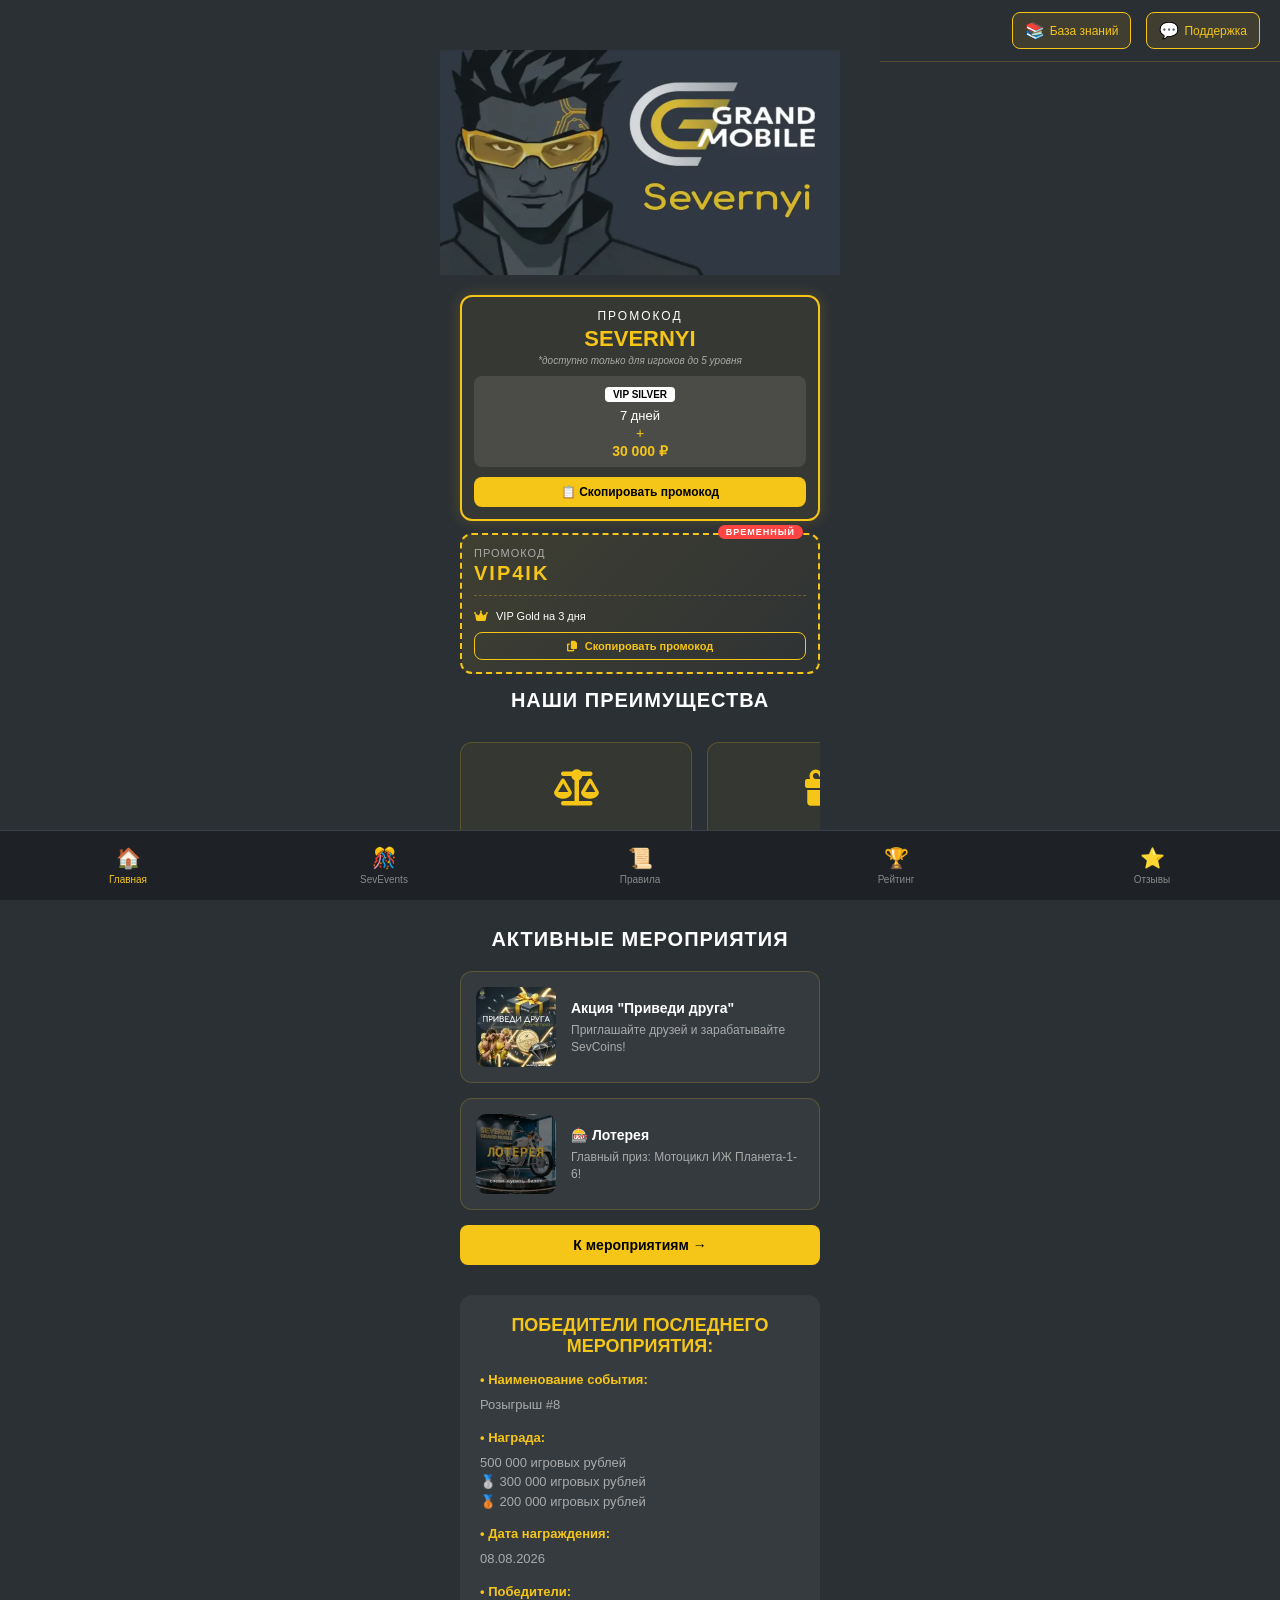
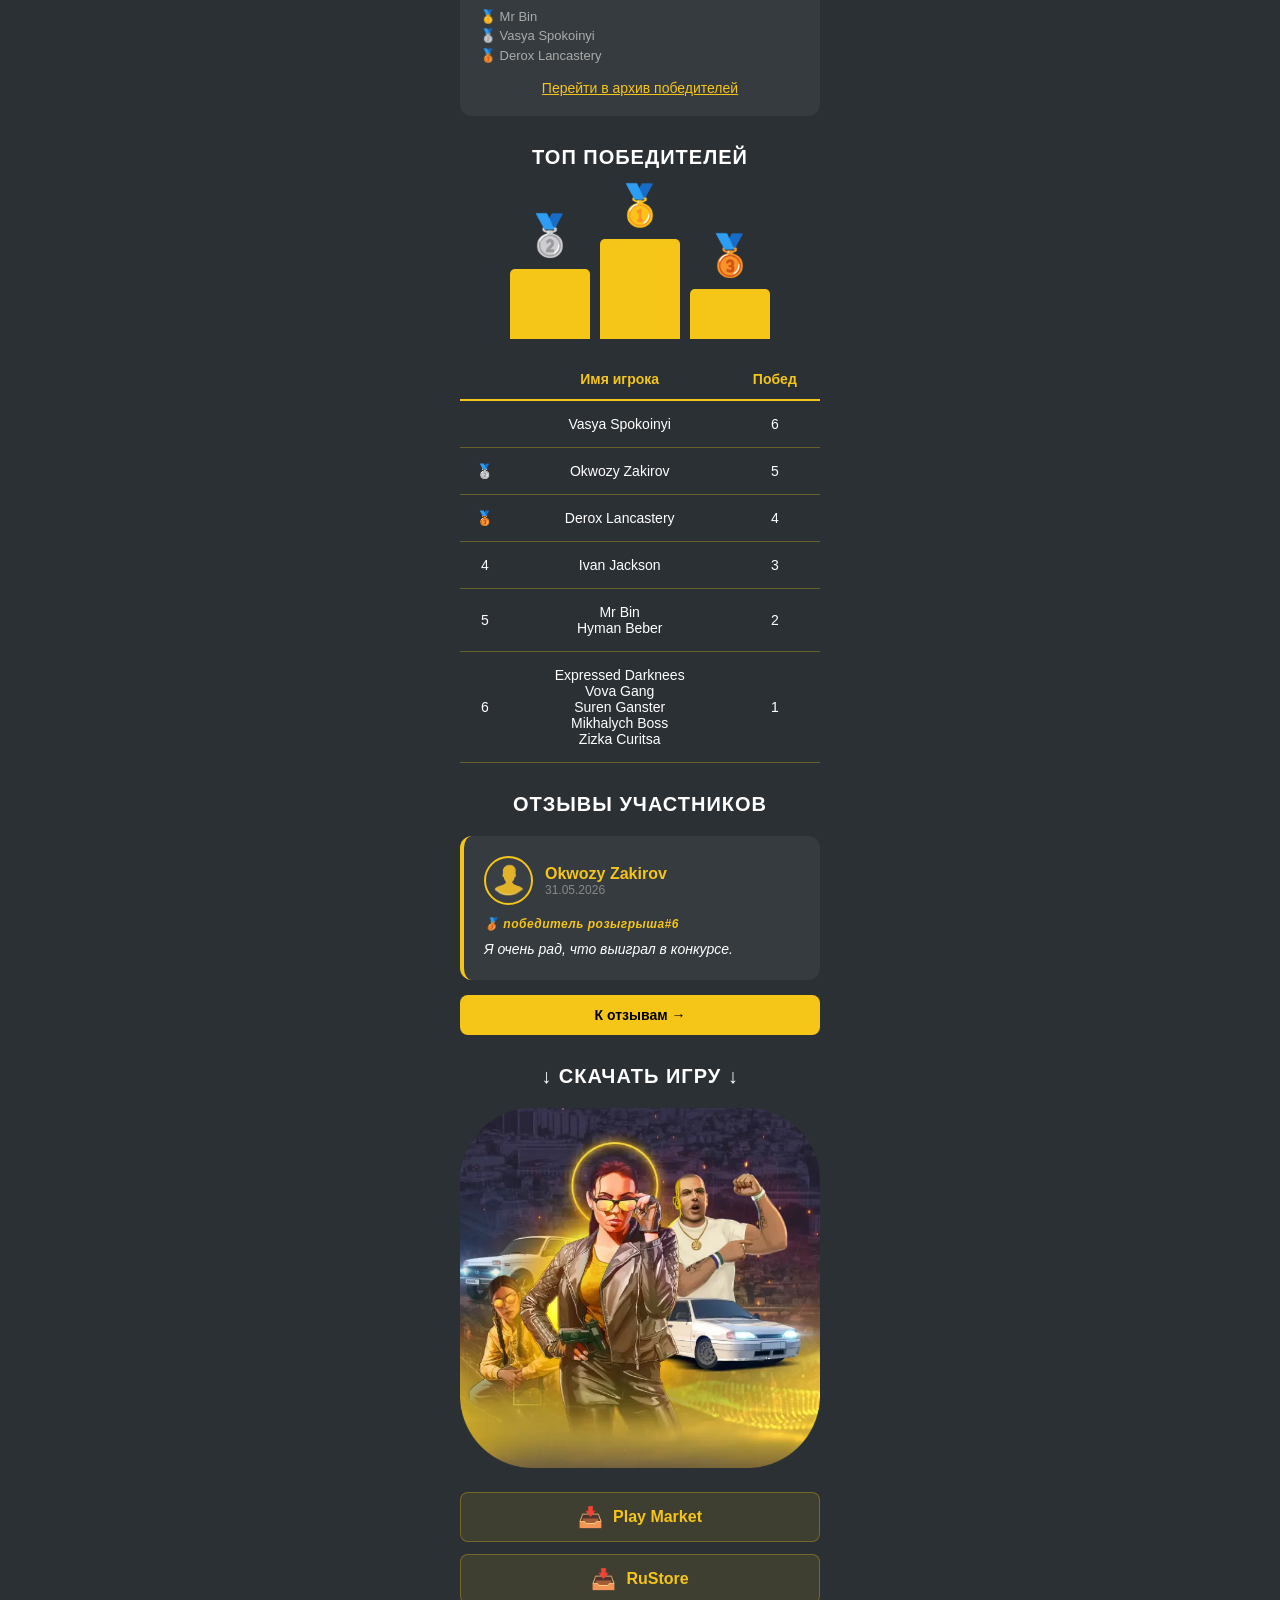
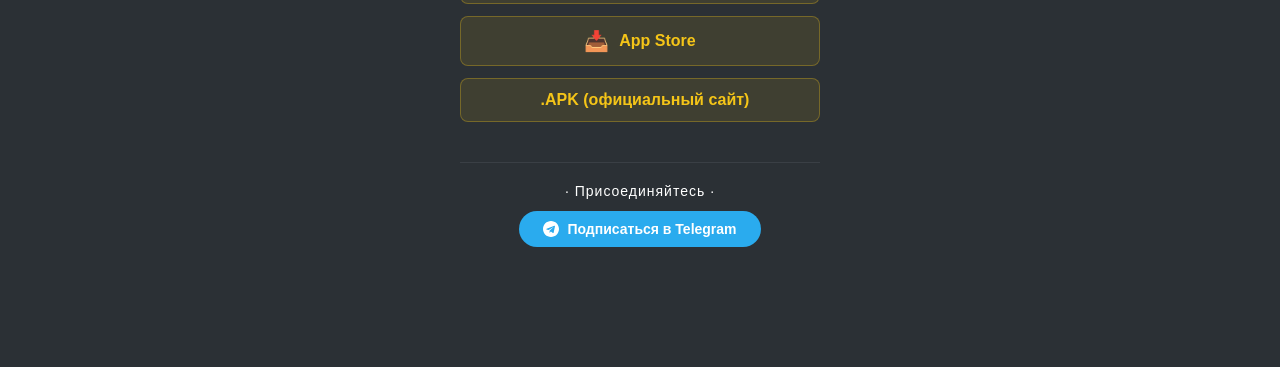
==== index.html @ 0105af60 "Update index.html" ====
<!DOCTYPE html>
<html lang="ru">
<head>
    <meta charset="UTF-8">
    <meta name="viewport" content="width=device-width, initial-scale=1.0, maximum-scale=1.0, user-scalable=no">
    <title>Severnyi | Grand Mobile</title>
    <script src="https://telegram.org/js/telegram-web-app.js"></script>
    <link rel="stylesheet" href="https://cdnjs.cloudflare.com/ajax/libs/font-awesome/6.4.0/css/all.min.css">
    <style>
        body {
            background-color: #2b3035;
            color: #ffffff;
            font-family: -apple-system, BlinkMacSystemFont, "Segoe UI", Roboto, Helvetica, Arial, sans-serif;
            margin: 0;
            padding: 0;
            padding-bottom: 80px;
            display: flex;
            flex-direction: column;
            align-items: center;
            min-height: 100vh;
        }

        .page {
            display: none;
            width: 100%;
            max-width: 400px;
            padding: 0;
            box-sizing: border-box;
            animation: fadeIn 0.3s ease;
        }

        .page.active { display: block; }

        @keyframes fadeIn {
            from { opacity: 0; transform: translateY(10px); }
            to { opacity: 1; transform: translateY(0); }
        }

        .top-actions {
            position: fixed;
            top: 0;
            right: 0;
            gap: 15px;
            padding: 12px 20px;
            width: 100%;
            max-width: 400px;
            box-sizing: border-box;
            z-index: 1001;
            background-color: rgba(43, 48, 53, 0.95);
            backdrop-filter: blur(8px);
            border-bottom: 1px solid rgba(245, 197, 24, 0.2);
            display: flex;
            justify-content: flex-end;
        }

        .top-btn {
            background: rgba(245, 197, 24, 0.1);
            border: 1px solid #f5c518;
            border-radius: 8px;
            padding: 8px 12px;
            color: #f5c518;
            font-size: 12px;
            cursor: pointer;
            display: flex;
            align-items: center;
            gap: 5px;
        }
        .top-btn:active { background: rgba(245, 197, 24, 0.2); }
        .top-btn .icon { font-size: 16px; }

        .page-banner { width: 100%; height: auto; display: block; margin-top: 50px; margin-bottom: 20px; }
        .page-banner img { width: 100%; height: auto; display: block; }
        
        .page-content { padding: 0 20px 20px; }

        .promo-section { margin-bottom: 15px; }
        .promo-card {
            border: 2px solid #f5c518;
            border-radius: 12px;
            padding: 12px;
            text-align: center;
            background-color: rgba(245, 197, 24, 0.05);
            box-shadow: 0 0 15px rgba(245, 197, 24, 0.2);
            margin-bottom: 12px;
        }
        .promo-title { font-size: 12px; letter-spacing: 2px; margin-bottom: 3px; color: #ffffff; }
        .promo-code { color: #f5c518; font-size: 22px; font-weight: bold; margin: 3px 0; }
        .promo-condition { font-size: 10px; color: #aaaaaa; font-style: italic; margin-bottom: 10px; }
        .reward-box { background-color: rgba(255, 255, 255, 0.1); border-radius: 8px; padding: 8px; }
        .reward-vip { background-color: #ffffff; color: #000000; padding: 2px 8px; border-radius: 4px; font-weight: bold; font-size: 10px; display: inline-block; margin-bottom: 4px; }
        .reward-text { font-size: 13px; margin: 2px 0; color: #ffffff; }
        .reward-plus { color: #f5c518; font-size: 14px; margin: 2px 0; }
        .reward-money { color: #f5c518; font-size: 14px; font-weight: bold; }
        .copy-btn {
            background-color: #f5c518; color: #000000; border: none; padding: 8px 16px;
            border-radius: 8px; font-size: 12px; font-weight: bold; cursor: pointer; margin-top: 10px; width: 100%;
        }
        .copy-btn:active { background-color: #d4a910; }

        .temp-promo-card {
            border: 2px dashed #f5c518; border-radius: 12px; padding: 12px;
            background: linear-gradient(135deg, rgba(245, 197, 24, 0.1) 0%, rgba(245, 197, 24, 0.02) 100%);
            position: relative; margin-bottom: 15px;
        }
        .temp-promo-badge {
            position: absolute; top: -10px; right: 15px; background-color: #ff4444; color: white;
            padding: 2px 8px; border-radius: 10px; font-size: 9px; font-weight: bold; letter-spacing: 1px;
        }
        .temp-promo-title { font-size: 11px; letter-spacing: 1px; color: #aaaaaa; margin-bottom: 3px; }
        .temp-promo-code { color: #f5c518; font-size: 20px; font-weight: bold; margin: 3px 0; letter-spacing: 2px; }
        .temp-promo-rewards { margin-top: 10px; padding-top: 10px; border-top: 1px dashed rgba(245, 197, 24, 0.3); }
        .temp-reward-item { font-size: 11px; color: #ffffff; margin: 4px 0; display: flex; align-items: center; gap: 8px; }
        .temp-reward-item i { color: #f5c518; font-size: 12px; width: 14px; }
        .temp-copy-btn {
            background-color: transparent; color: #f5c518; border: 1px solid #f5c518; padding: 7px 16px;
            border-radius: 8px; font-size: 11px; font-weight: bold; cursor: pointer; margin-top: 10px; width: 100%;
            display: flex; align-items: center; justify-content: center; gap: 8px;
        }
        .temp-copy-btn:active { background-color: rgba(245, 197, 24, 0.1); }

        .advantages-section { margin-bottom: 30px; }
        .section-header { font-size: 20px; font-weight: bold; text-align: center; margin-bottom: 20px; color: #ffffff; letter-spacing: 1px; }
        .advantages-carousel {
            display: flex; overflow-x: auto; scroll-snap-type: x mandatory; gap: 15px; padding: 10px 0; -webkit-overflow-scrolling: touch;
        }
        .advantages-carousel::-webkit-scrollbar { display: none; }
        .advantage-card {
            flex: 0 0 200px; scroll-snap-align: center; background-color: rgba(245, 197, 24, 0.05);
            border: 1px solid rgba(245, 197, 24, 0.2); border-radius: 12px; padding: 20px 15px; text-align: center;
        }
        .advantage-icon { margin: 0 auto 15px; color: #f5c518; font-size: 36px; display: flex; align-items: center; justify-content: center; height: 50px; }
        .advantage-icon i { font-size: 36px; }
        .advantage-text { font-size: 14px; color: #ffffff; line-height: 1.4; }

        .events-preview, .events-full { margin-bottom: 30px; }
        .category-header {
            font-size: 16px; font-weight: bold; color: #f5c518; margin: 25px 0 15px 0;
            padding-bottom: 8px; border-bottom: 1px solid rgba(245, 197, 24, 0.3);
            display: flex; align-items: center; gap: 8px;
        }
        .event-card-preview, .event-card {
            display: flex; align-items: center; background-color: rgba(255, 255, 255, 0.05);
            border-radius: 12px; padding: 15px; margin-bottom: 15px; border: 1px solid rgba(245, 197, 24, 0.2);
        }
        .event-image-preview { width: 80px; height: 80px; border-radius: 10px; object-fit: cover; margin-right: 15px; flex-shrink: 0; }
        .event-image { width: 100px; height: 100px; border-radius: 10px; object-fit: cover; margin-right: 15px; flex-shrink: 0; }
        .event-content-preview, .event-content { flex: 1; display: flex; flex-direction: column; justify-content: space-between; }
        .event-title-preview, .event-title { font-size: 14px; font-weight: bold; color: #ffffff; margin: 0 0 5px 0; line-height: 1.3; }
        .event-description-preview, .event-description { font-size: 12px; color: #aaaaaa; margin: 0; line-height: 1.4; }
        .event-btn {
            background-color: #f5c518; color: #000000; border: none; padding: 8px 16px; border-radius: 8px;
            font-size: 13px; font-weight: bold; cursor: pointer; align-self: flex-start; margin-top: 10px;
        }
        .event-btn:active { background-color: #d4a910; }
        .view-all-btn {
            display: block; text-align: center; background-color: #f5c518; color: #000000; padding: 12px 20px;
            border-radius: 8px; font-size: 14px; font-weight: bold; cursor: pointer; text-decoration: none; margin-top: 15px; width: 100%; border: none;
        }
        .view-all-btn:active { background-color: #d4a910; }

        .back-btn {
            background-color: rgba(255, 255, 255, 0.1); color: #ffffff; border: 1px solid rgba(255, 255, 255, 0.2);
            padding: 10px 20px; border-radius: 8px; font-size: 14px; cursor: pointer; width: 100%; margin-bottom: 20px;
            display: flex; align-items: center; justify-content: center; gap: 8px;
        }
        .back-btn:active { background-color: rgba(255, 255, 255, 0.2); }

        .archive-card {
            background-color: rgba(255, 255, 255, 0.05);
            border: 1px solid rgba(245, 197, 24, 0.2);
            border-radius: 12px;
            padding: 15px;
            margin-bottom: 15px;
        }
        .archive-card-header {
            display: flex;
            justify-content: space-between;
            align-items: center;
            margin-bottom: 12px;
            padding-bottom: 10px;
            border-bottom: 1px solid rgba(245, 197, 24, 0.2);
        }
        .archive-card-date { font-size: 12px; color: #aaaaaa; }
        .archive-card-title { font-size: 14px; font-weight: bold; color: #f5c518; }
        .archive-winners-list { display: flex; flex-direction: column; gap: 8px; }
        .archive-winner {
            display: flex; justify-content: space-between; align-items: center;
            padding: 8px; background-color: rgba(255, 255, 255, 0.03); border-radius: 6px;
        }
        .archive-winner-place { font-size: 16px; margin-right: 10px; }
        .archive-winner-name { flex: 1; font-size: 13px; color: #ffffff; }
        .archive-winner-prize { font-size: 12px; color: #f5c518; font-weight: bold; white-space: nowrap; margin-left: 10px; }
        .archive-winner.place-1 .archive-winner-prize { color: #FFD700; }
        .archive-winner.place-2 .archive-winner-prize { color: #C0C0C0; }
        .archive-winner.place-3 .archive-winner-prize { color: #CD7F32; }

        .last-winners { background-color: rgba(255, 255, 255, 0.05); border-radius: 12px; padding: 20px; margin-bottom: 30px; }
        .last-winners-header { font-size: 18px; font-weight: bold; text-align: center; margin-bottom: 15px; color: #f5c518; }
        .winner-info { margin-bottom: 15px; }
        .winner-info-title { font-size: 13px; color: #f5c518; margin-bottom: 8px; font-weight: bold; }
        .winner-info-text { font-size: 13px; color: #aaaaaa; line-height: 1.5; }
        .archive-link { display: block; text-align: center; color: #f5c518; text-decoration: underline; font-size: 14px; margin-top: 15px; cursor: pointer; }

        .top-winners { margin-bottom: 30px; }
        .podium { display: flex; justify-content: center; align-items: flex-end; height: 150px; margin-bottom: 20px; gap: 10px; }
        .podium-place { display: flex; flex-direction: column; align-items: center; }
        .podium-medal { font-size: 40px; margin-bottom: 10px; }
        .podium-block { width: 80px; background-color: #f5c518; border-radius: 5px 5px 0 0; }
        .podium-1 .podium-block { height: 100px; }
        .podium-2 .podium-block { height: 70px; }
        .podium-3 .podium-block { height: 50px; }
        .rating-table { width: 100%; border-collapse: collapse; margin-bottom: 20px; }
        .rating-table th { color: #f5c518; font-size: 14px; padding: 12px 8px; text-align: center; border-bottom: 2px solid #f5c518; font-weight: 600; }
        .rating-table td { color: #ffffff; font-size: 14px; padding: 15px 8px; text-align: center; border-bottom: 1px solid rgba(245, 197, 24, 0.3); }

        .reviews-preview, .reviews-full { margin-bottom: 30px; }
        .review-card, .review-card-preview {
            background-color: rgba(255, 255, 255, 0.05); border-radius: 12px; padding: 20px;
            margin-bottom: 15px; border-left: 4px solid #f5c518;
        }
        .review-header { display: flex; align-items: center; gap: 12px; margin-bottom: 10px; }
        .review-avatar {
            width: 45px; height: 45px; border-radius: 50%; object-fit: cover;
            border: 2px solid #f5c518; background-color: #3a3f45;
        }
        .review-author-info { display: flex; flex-direction: column; }
        .review-author, .review-author-preview { font-size: 16px; font-weight: bold; color: #f5c518; }
        .review-date, .review-date-preview { font-size: 12px; color: #888; }
        
        .winner-badge {
            color: #f5c518;
            font-size: 12px;
            font-weight: bold;
            display: block;
            margin-bottom: 6px;
            letter-spacing: 0.5px;
        }

        .review-text, .review-text-preview { font-size: 14px; color: #ffffff; line-height: 1.5; font-style: italic; }

        .forum-topic {
            background-color: rgba(255, 255, 255, 0.05); border-radius: 10px; margin-bottom: 12px; overflow: hidden;
            border: 1px solid rgba(245, 197, 24, 0.1);
        }
        .forum-topic-header {
            padding: 15px; cursor: pointer; display: flex; justify-content: space-between; align-items: center;
            font-weight: bold; color: #ffffff; font-size: 15px; transition: background 0.2s;
        }
        .forum-topic-header:active { background-color: rgba(245, 197, 24, 0.1); }
        .forum-topic-header i { color: #f5c518; transition: transform 0.3s; }
        .forum-topic.active .forum-topic-header i { transform: rotate(180deg); }
        .forum-topic-content {
            display: none; padding: 0 15px 15px; color: #cccccc; font-size: 14px; line-height: 1.6;
            border-top: 1px solid rgba(245, 197, 24, 0.2); padding-top: 15px;
        }
        .forum-topic.active .forum-topic-content { display: block; }
        .forum-tag {
            display: inline-block; background: rgba(245, 197, 24, 0.2); color: #f5c518;
            padding: 2px 8px; border-radius: 4px; font-size: 10px; margin-right: 8px; vertical-align: middle;
        }

        .support-section-new {
            background-color: rgba(255, 255, 255, 0.05); border-radius: 12px; padding: 30px 20px; text-align: center; margin-bottom: 30px;
        }
        .support-icon-large { font-size: 48px; color: #f5c518; margin-bottom: 20px; }
        .support-title-new { font-size: 22px; font-weight: bold; margin-bottom: 15px; color: #ffffff; }
        .support-text-new { font-size: 15px; color: #aaaaaa; line-height: 1.8; margin-bottom: 25px; white-space: pre-line; }
        .support-main-btn {
            display: flex; align-items: center; justify-content: center; gap: 10px;
            background-color: #2AABEE; color: white; border: none; padding: 14px 24px;
            border-radius: 12px; font-size: 16px; font-weight: bold; cursor: pointer; width: 100%; text-decoration: none;
        }
        .support-main-btn:active { background-color: #229ED9; }

        .rules-grid { display: grid; grid-template-columns: 1fr 1fr; gap: 20px; margin-bottom: 30px; }
        .rule-card {
            background-color: rgba(245, 197, 24, 0.05); border: 2px solid rgba(245, 197, 24, 0.3);
            border-radius: 12px; padding: 20px 15px; text-align: center; cursor: pointer; transition: all 0.3s;
        }
        .rule-card:active { background-color: rgba(245, 197, 24, 0.1); transform: scale(0.98); }
        .rule-icon { width: 80px; height: 80px; margin: 0 auto 15px; }
        .rule-icon svg { width: 100%; height: 100%; }
        .rule-title { color: #f5c518; font-size: 13px; font-weight: bold; letter-spacing: 1px; }

        .rules-list { background-color: rgba(255, 255, 255, 0.05); border-radius: 12px; padding: 20px; margin-bottom: 20px; }
        .rules-item { margin-bottom: 15px; padding-bottom: 15px; border-bottom: 1px solid rgba(245, 197, 24, 0.2); cursor: pointer; }
        .rules-item:last-child { border-bottom: none; margin-bottom: 0; padding-bottom: 0; }
        .rules-item-title { font-size: 16px; font-weight: bold; color: #f5c518; margin-bottom: 8px; }
        .rules-item-text { font-size: 14px; color: #ffffff; line-height: 1.5; }

        .document-page { padding: 0 20px 40px; }
        .doc-header {
            text-align: center; margin-bottom: 25px; padding-bottom: 15px;
            border-bottom: 2px solid #f5c518;
        }
        .doc-title { font-size: 20px; font-weight: bold; color: #f5c518; margin-bottom: 10px; }
        .doc-section { margin-bottom: 25px; }
        .doc-section-title {
            font-size: 15px; font-weight: bold; color: #ffffff; margin-bottom: 10px;
            text-transform: uppercase; letter-spacing: 0.5px; border-left: 3px solid #f5c518; padding-left: 10px;
        }
        .doc-text {
            font-size: 14px; color: #cccccc; line-height: 1.6; margin-bottom: 10px;
            white-space: pre-line;
        }
        .doc-text strong { color: #ffffff; }

        .download-section { text-align: center; margin-bottom: 30px; }
        .download-title { font-size: 20px; font-weight: bold; margin-bottom: 20px; color: #ffffff; letter-spacing: 1px; }
        .download-image { width: 100%; border-radius: 12px; margin-bottom: 20px; }
        .download-links { display: flex; flex-direction: column; gap: 12px; }
        .download-link {
            display: flex; align-items: center; justify-content: center; gap: 10px;
            background-color: rgba(245, 197, 24, 0.1); border: 1px solid rgba(245, 197, 24, 0.3);
            border-radius: 8px; padding: 12px 20px; color: #f5c518; font-size: 16px; font-weight: bold;
            cursor: pointer; text-decoration: none;
        }
        .download-link:active { background-color: rgba(245, 197, 24, 0.2); }
        .download-link .icon { font-size: 20px; }

        .social-footer { margin-top: 40px; padding: 20px 0; text-align: center; border-top: 1px solid #3a3f45; width: 100%; }
        .social-footer-text { color: #ffffff; font-size: 14px; margin-bottom: 12px; letter-spacing: 1px; }
        .tg-join-btn {
            background-color: #2AABEE; color: white; border: none; padding: 10px 24px; border-radius: 20px;
            font-size: 14px; font-weight: bold; cursor: pointer; display: inline-flex; align-items: center; gap: 8px;
        }
        .tg-join-btn:active { background-color: #229ED9; }
        .tg-join-btn svg { width: 16px; height: 16px; fill: white; }

        .bottom-nav {
            position: fixed; bottom: 0; left: 0; width: 100%; background-color: #1e2226;
            display: flex; justify-content: space-around; padding: 10px 0; border-top: 1px solid #3a3f45;
            box-sizing: border-box; z-index: 1000;
        }
        .nav-btn {
            background: none; border: none; color: #888; font-size: 10px; display: flex;
            flex-direction: column; align-items: center; cursor: pointer; padding: 5px; width: 20%;
        }
        .nav-btn .icon { font-size: 20px; margin-bottom: 4px; }
        .nav-btn.active { color: #f5c518; }
    </style>
</head>
<body>

    <div class="top-actions">
        <button class="top-btn" onclick="showPage('faq', null)">
            <span class="icon">📚</span> База знаний
        </button>
        <button class="top-btn" onclick="showPage('support', null)">
            <span class="icon">💬</span> Поддержка
        </button>
    </div>

    <section id="page-home" class="page active">
        <div class="page-banner">
            <img src="https://bayanistic.github.io/severnyi-gm-data/images/banner-home.webp" alt="Баннер">
        </div>
        <div class="page-content">
            <div class="promo-section">
                <div class="promo-card">
                    <div class="promo-title">ПРОМОКОД</div>
                    <div class="promo-code">SEVERNYI</div>
                    <div class="promo-condition">*доступно только для игроков до 5 уровня</div>
                    <div class="reward-box">
                        <div class="reward-vip">VIP SILVER</div>
                        <div class="reward-text">7 дней</div>
                        <div class="reward-plus">+</div>
                        <div class="reward-money">30 000 ₽</div>
                    </div>
                    <button class="copy-btn" onclick="copyPromo('SEVERNYI')">📋 Скопировать промокод</button>
                </div>
                <div class="temp-promo-card">
                    <div class="temp-promo-badge">ВРЕМЕННЫЙ</div>
                    <div class="temp-promo-title">ПРОМОКОД</div>
                    <div class="temp-promo-code">VIP4IK</div>
                    <div class="temp-promo-rewards">
                        <div class="temp-reward-item">
                            <i class="fas fa-crown"></i><span>VIP Gold на 3 дня</span>
                        </div>
                    </div>
                    <button class="temp-copy-btn" onclick="copyPromo('VIP4IK')"><i class="fas fa-copy"></i> Скопировать промокод</button>
                </div>
            </div>

            <div class="advantages-section">
                <div class="section-header">НАШИ ПРЕИМУЩЕСТВА</div>
                <div class="advantages-carousel">
                    <div class="advantage-card"><div class="advantage-icon"><i class="fas fa-balance-scale"></i></div><div class="advantage-text">Равные шансы на победу</div></div>
                    <div class="advantage-card"><div class="advantage-icon"><i class="fas fa-gift"></i></div><div class="advantage-text">Бесплатный доступ</div></div>
                    <div class="advantage-card"><div class="advantage-icon"><i class="fas fa-laptop-code"></i></div><div class="advantage-text">Простой интерфейс</div></div>
                    <div class="advantage-card"><div class="advantage-icon"><i class="fas fa-calendar-alt"></i></div><div class="advantage-text">Регулярные конкурсы</div></div>
                    <div class="advantage-card"><div class="advantage-icon"><i class="fas fa-layer-group"></i></div><div class="advantage-text">Широкий спектр направлений</div></div>
                    <div class="advantage-card"><div class="advantage-icon"><i class="fas fa-trophy"></i></div><div class="advantage-text">Настоящие призы</div></div>
                    <div class="advantage-card"><div class="advantage-icon"><i class="fas fa-chart-bar"></i></div><div class="advantage-text">Прозрачная статистика</div></div>
                    <div class="advantage-card"><div class="advantage-icon"><i class="fas fa-headset"></i></div><div class="advantage-text">Эффективная техподдержка</div></div>
                    <div class="advantage-card"><div class="advantage-icon"><i class="fas fa-star"></i></div><div class="advantage-text">Подлинные отзывы</div></div>
                    <div class="advantage-card"><div class="advantage-icon"><i class="fas fa-check-circle"></i></div><div class="advantage-text">Справедливые условия победы</div></div>
                </div>
            </div>

            <div class="events-preview">
                <div class="section-header">АКТИВНЫЕ МЕРОПРИЯТИЯ</div>
                <div class="event-card-preview">
                    <img src="https://bayanistic.github.io/severnyi-gm-data/images/event-friend-small.webp" class="event-image-preview">
                    <div class="event-content-preview">
                        <div class="event-title-preview">Акция "Приведи друга"</div>
                        <div class="event-description-preview">Приглашайте друзей и зарабатывайте SevCoins!</div>
                    </div>
                </div>
                <div class="event-card-preview">
                    <img src="https://bayanistic.github.io/severnyi-gm-data/images/event-lottery-small.webp" class="event-image-preview">
                    <div class="event-content-preview">
                        <div class="event-title-preview">🎰 Лотерея</div>
                        <div class="event-description-preview">Главный приз: Мотоцикл ИЖ Планета-1-6!</div>
                    </div>
                </div>
                <button class="view-all-btn" onclick="showPage('events', null)">К мероприятиям →</button>
            </div>

            <div class="last-winners">
                <div class="last-winners-header">ПОБЕДИТЕЛИ ПОСЛЕДНЕГО МЕРОПРИЯТИЯ:</div>
                <div class="winner-info"><div class="winner-info-title">• Наименование события:</div><div class="winner-info-text">Розыгрыш #8</div></div>
                <div class="winner-info"><div class="winner-info-title">• Награда:</div><div class="winner-info-text"> 500 000 игровых рублей<br>🥈 300 000 игровых рублей<br>🥉 200 000 игровых рублей</div></div>
                <div class="winner-info"><div class="winner-info-title">• Дата награждения:</div><div class="winner-info-text">08.08.2026</div></div>
                <div class="winner-info"><div class="winner-info-title">• Победители:</div><div class="winner-info-text">🥇 Mr Bin<br>🥈 Vasya Spokoinyi<br>🥉 Derox Lancastery</div></div>
                <div class="archive-link" onclick="showPage('events', null)">Перейти в архив победителей</div>
            </div>

            <div class="top-winners">
                <div class="section-header">ТОП ПОБЕДИТЕЛЕЙ</div>
                <div class="podium">
                    <div class="podium-place podium-2"><div class="podium-medal">🥈</div><div class="podium-block"></div></div>
                    <div class="podium-place podium-1"><div class="podium-medal">🥇</div><div class="podium-block"></div></div>
                    <div class="podium-place podium-3"><div class="podium-medal">🥉</div><div class="podium-block"></div></div>
                </div>
                <table class="rating-table">
                    <thead><tr><th></th><th>Имя игрока</th><th>Побед</th></tr></thead>
                    <tbody>
                        <tr><td></td><td>Vasya Spokoinyi</td><td>6</td></tr>
                        <tr><td>🥈</td><td>Okwozy Zakirov</td><td>5</td></tr>
                        <tr><td>🥉</td><td>Derox Lancastery</td><td>4</td></tr>
                        <tr><td>4</td><td>Ivan Jackson</td><td>3</td></tr>
                        <tr><td>5</td><td>Mr Bin<br>Hyman Beber</td><td>2</td></tr>
                        <tr><td>6</td><td>Expressed Darknees<br>Vova Gang<br>Suren Ganster<br>Mikhalych Boss<br>Zizka Curitsa</td><td>1</td></tr>
                    </tbody>
                </table>
            </div>

            <div class="reviews-preview">
                <div class="section-header">ОТЗЫВЫ УЧАСТНИКОВ</div>
                <div class="review-card-preview">
                    <div class="review-header">
                        <img src="https://bayanistic.github.io/severnyi-gm-data/images/avatar-boy.webp" class="review-avatar" alt="Аватар">
                        <div class="review-author-info">
                            <div class="review-author">Okwozy Zakirov</div>
                            <div class="review-date">31.05.2026</div>
                        </div>
                    </div>
                    <div class="review-text">
                        <span class="winner-badge">🥉 победитель розыгрыша#6</span>
                        Я очень рад, что выиграл в конкурсе.
                    </div>
                </div>
                <button class="view-all-btn" onclick="showPage('reviews', null)">К отзывам →</button>
            </div>

            <div class="download-section">
                <div class="download-title">↓ СКАЧАТЬ ИГРУ ↓</div>
                <img src="https://bayanistic.github.io/severnyi-gm-data/images/download-game.webp" class="download-image">
                <div class="download-links">
                    <a href="https://play.google.com/store/apps/details?id=com.grand.launcher" target="_blank" class="download-link"><span class="icon">📥</span> Play Market</a>
                    <a href="https://apps.rustore.ru/app/com.grand.cr" target="_blank" class="download-link"><span class="icon">📥</span> RuStore</a>
                    <a href="https://apps.apple.com/rs/app/grand-mobile-rp-life-simulator/id6741001464" target="_blank" class="download-link"><span class="icon">📥</span> App Store</a>
                    <a href="https://grand-mobile.servers4.pro/android/GrandMobile.apk" target="_blank" class="download-link"><span class="icon"></span> .APK (официальный сайт)</a>
                </div>
            </div>

            <div class="social-footer">
                <div class="social-footer-text">· Присоединяйтесь ·</div>
                <button class="tg-join-btn" onclick="openTelegramChannel()"><svg viewBox="0 0 24 24"><path d="M12 0C5.373 0 0 5.373 0 12s5.373 12 12 12 12-5.373 12-12S18.627 0 12 0zm5.894 8.221l-1.97 9.28c-.145.658-.537.818-1.084.508l-3-2.21-1.446 1.394c-.14.18-.357.295-.6.295l.213-3.053 5.56-5.022c.242-.213-.054-.333-.373-.121l-6.869 4.326-2.96-.924c-.64-.203-.658-.64.135-.954l11.566-4.458c.538-.196 1.006.128.828.939z"/></svg>Подписаться в Telegram</button>
            </div>
        </div>
    </section>

    <section id="page-events" class="page">
        <div class="page-banner"><img src="https://bayanistic.github.io/severnyi-gm-data/images/banner-events.webp" alt="Баннер"></div>
        <div class="page-content">
            <div class="category-header">🔥 Активные мероприятия</div>
            <div class="event-card">
                <img src="https://bayanistic.github.io/severnyi-gm-data/images/event-friend.webp" class="event-image">
                <div class="event-content">
                    <div><div class="event-title">АКЦИЯ "ПРИВЕДИ ДРУГА"</div><div class="event-description">Зарабатывайте SevCoins и SevDiamonds!</div></div>
                    <button class="event-btn" onclick="showPage('event-friend', null)">Подробнее →</button>
                </div>
            </div>
            <div class="event-card">
                <img src="https://bayanistic.github.io/severnyi-gm-data/images/event-lottery.webp" class="event-image">
                <div class="event-content">
                    <div><div class="event-title">🎰 ЛОТЕРЕЯ</div><div class="event-description">Главный приз: Мотоцикл ИЖ Планета-1-6!</div></div>
                    <button class="event-btn" onclick="showPage('event-lottery', null)">Подробнее →</button>
                </div>
            </div>

            <div class="category-header">📅 Планируемые мероприятия</div>
            <div class="event-card" style="opacity: 0.7;">
                <img src="https://via.placeholder.com/100/3a3f45/f5c518?text=Скоро" class="event-image">
                <div class="event-content">
                    <div><div class="event-title">🏆 Турнир по дрифту</div><div class="event-description">Дата проведения будет объявлена в канале.</div></div>
                    <button class="event-btn" disabled style="background:#555; color:#888;">Скоро</button>
                </div>
            </div>

            <div class="category-header"> Архив мероприятий</div>
            
            <div class="archive-card">
                <div class="archive-card-header">
                    <div class="archive-card-title">Розыгрыш #8</div>
                    <div class="archive-card-date">08.08.2026</div>
                </div>
                <div class="archive-winners-list">
                    <div class="archive-winner place-1"><span class="archive-winner-place">🥇</span><span class="archive-winner-name">Mr Bin</span><span class="archive-winner-prize">500 000 ₽</span></div>
                    <div class="archive-winner place-2"><span class="archive-winner-place">🥈</span><span class="archive-winner-name">Vasya Spokoinyi</span><span class="archive-winner-prize">300 000 ₽</span></div>
                    <div class="archive-winner place-3"><span class="archive-winner-place"></span><span class="archive-winner-name">Derox Lancastery</span><span class="archive-winner-prize">200 000 ₽</span></div>
                </div>
            </div>

            <div class="archive-card">
                <div class="archive-card-header">
                    <div class="archive-card-title">Розыгрыш #7</div>
                    <div class="archive-card-date">12.07.2026</div>
                </div>
                <div class="archive-winners-list">
                    <div class="archive-winner place-1"><span class="archive-winner-place">🥇</span><span class="archive-winner-name">Mr Bin</span><span class="archive-winner-prize">500 000 ₽</span></div>
                    <div class="archive-winner place-2"><span class="archive-winner-place"></span><span class="archive-winner-name">Vasya Spokoinyi</span><span class="archive-winner-prize">300 000 ₽</span></div>
                    <div class="archive-winner place-3"><span class="archive-winner-place">🥉</span><span class="archive-winner-name">Okwozy Zakirov</span><span class="archive-winner-prize">200 000 ₽</span></div>
                </div>
            </div>

            <div class="archive-card">
                <div class="archive-card-header">
                    <div class="archive-card-title">Розыгрыш #6</div>
                    <div class="archive-card-date">31.05.2026</div>
                </div>
                <div class="archive-winners-list">
                    <div class="archive-winner place-1"><span class="archive-winner-place">🥇</span><span class="archive-winner-name">Expressed Darknees</span><span class="archive-winner-prize">750 000 ₽</span></div>
                    <div class="archive-winner place-2"><span class="archive-winner-place">🥈</span><span class="archive-winner-name">Derox Lancastery</span><span class="archive-winner-prize">450 000 ₽</span></div>
                    <div class="archive-winner place-3"><span class="archive-winner-place">🥉</span><span class="archive-winner-name">Okwozy_Zakirov</span><span class="archive-winner-prize">300 000 ₽</span></div>
                </div>
            </div>

            <div class="archive-card">
                <div class="archive-card-header">
                    <div class="archive-card-title">Розыгрыш #5</div>
                    <div class="archive-card-date">02.05.2026</div>
                </div>
                <div class="archive-winners-list">
                    <div class="archive-winner place-1"><span class="archive-winner-place">🥇</span><span class="archive-winner-name">Derox Lancastery</span><span class="archive-winner-prize">1 000 000 ₽</span></div>
                    <div class="archive-winner place-2"><span class="archive-winner-place">🥈</span><span class="archive-winner-name">Ivan Jackson</span><span class="archive-winner-prize">600 000 ₽</span></div>
                    <div class="archive-winner place-3"><span class="archive-winner-place"></span><span class="archive-winner-name">Vasya Spokoinyi</span><span class="archive-winner-prize">400 000 ₽</span></div>
                </div>
            </div>

            <div class="archive-card">
                <div class="archive-card-header">
                    <div class="archive-card-title">Розыгрыш #4</div>
                    <div class="archive-card-date">11.04.2026</div>
                </div>
                <div class="archive-winners-list">
                    <div class="archive-winner place-1"><span class="archive-winner-place"></span><span class="archive-winner-name">Okwozy Zakirov</span><span class="archive-winner-prize">250 000 ₽</span></div>
                    <div class="archive-winner place-2"><span class="archive-winner-place">🥈</span><span class="archive-winner-name">Ivan Jackson</span><span class="archive-winner-prize">150 000 ₽</span></div>
                    <div class="archive-winner place-3"><span class="archive-winner-place">🥉</span><span class="archive-winner-name">Vasya Spokoinyi</span><span class="archive-winner-prize">100 000 ₽</span></div>
                </div>
            </div>

            <div class="archive-card">
                <div class="archive-card-header">
                    <div class="archive-card-title">Розыгрыш #3</div>
                    <div class="archive-card-date">28.03.2026</div>
                </div>
                <div class="archive-winners-list">
                    <div class="archive-winner place-1"><span class="archive-winner-place">🥇</span><span class="archive-winner-name">Ivan Jackson</span><span class="archive-winner-prize">300 000 ₽</span></div>
                    <div class="archive-winner place-2"><span class="archive-winner-place"></span><span class="archive-winner-name">Vasya Spokoinyi</span><span class="archive-winner-prize">200 000 ₽</span></div>
                    <div class="archive-winner place-3"><span class="archive-winner-place">🥉</span><span class="archive-winner-name">Okwozy Zakirov</span><span class="archive-winner-prize">100 000 ₽</span></div>
                </div>
            </div>

            <div class="archive-card">
                <div class="archive-card-header">
                    <div class="archive-card-title">Прятки #1</div>
                    <div class="archive-card-date">07.03.2026</div>
                </div>
                <div class="archive-winners-list">
                    <div class="archive-winner place-1"><span class="archive-winner-place">🥇</span><span class="archive-winner-name">Vova Gang</span><span class="archive-winner-prize">50 000 ₽</span></div>
                </div>
            </div>

            <div class="archive-card">
                <div class="archive-card-header">
                    <div class="archive-card-title">Совместный Розыгрыш #1</div>
                    <div class="archive-card-date">16.02.2026</div>
                </div>
                <div class="archive-winners-list">
                    <div class="archive-winner place-1"><span class="archive-winner-place">🥇</span><span class="archive-winner-name">Suren Ganster</span><span class="archive-winner-prize">500 000 ₽</span></div>
                    <div class="archive-winner place-2"><span class="archive-winner-place">🥈</span><span class="archive-winner-name">Derox Lancastery</span><span class="archive-winner-prize">300 000 ₽</span></div>
                    <div class="archive-winner place-3"><span class="archive-winner-place">🥉</span><span class="archive-winner-name">Mikhalych Boss</span><span class="archive-winner-prize">200 000 ₽</span></div>
                </div>
            </div>

            <div class="archive-card">
                <div class="archive-card-header">
                    <div class="archive-card-title">Боулинг #1</div>
                    <div class="archive-card-date">11.02.2026</div>
                </div>
                <div class="archive-winners-list">
                    <div class="archive-winner place-1"><span class="archive-winner-place">🥇</span><span class="archive-winner-name">Hyman Beber<br>Okwozy Zakirov<br>Vasya Spokoinyi</span><span class="archive-winner-prize">25 000 ₽</span></div>
                </div>
            </div>

            <div class="archive-card">
                <div class="archive-card-header">
                    <div class="archive-card-title">Розыгрыш #2</div>
                    <div class="archive-card-date">31.01.2026</div>
                </div>
                <div class="archive-winners-list">
                    <div class="archive-winner place-1"><span class="archive-winner-place">🥇</span><span class="archive-winner-name">Hyman Beber</span><span class="archive-winner-prize">50 000 ₽</span></div>
                </div>
            </div>

            <div class="archive-card">
                <div class="archive-card-header">
                    <div class="archive-card-title">Розыгрыш #1</div>
                    <div class="archive-card-date">10.01.2026</div>
                </div>
                <div class="archive-winners-list">
                    <div class="archive-winner place-1"><span class="archive-winner-place"></span><span class="archive-winner-name">Zizka Curitsa</span><span class="archive-winner-prize">25 000 ₽</span></div>
                </div>
            </div>

            <div class="social-footer">
                <div class="social-footer-text">· Присоединяйтесь ·</div>
                <button class="tg-join-btn" onclick="openTelegramChannel()"><svg viewBox="0 0 24 24"><path d="M12 0C5.373 0 0 5.373 0 12s5.373 12 12 12 12-5.373 12-12S18.627 0 12 0zm5.894 8.221l-1.97 9.28c-.145.658-.537.818-1.084.508l-3-2.21-1.446 1.394c-.14.18-.357.295-.6.295l.213-3.053 5.56-5.022c.242-.213-.054-.333-.373-.121l-6.869 4.326-2.96-.924c-.64-.203-.658-.64.135-.954l11.566-4.458c.538-.196 1.006.128.828.939z"/></svg>Подписаться в Telegram</button>
            </div>
        </div>
    </section>

    <section id="page-event-friend" class="page">
        <div class="page-banner"><img src="https://bayanistic.github.io/severnyi-gm-data/images/banner-events.webp" alt="Баннер"></div>
        <div class="page-content">
            <button class="back-btn" onclick="showPage('events', null)"><i class="fas fa-arrow-left"></i> Назад к мероприятиям</button>
            <div class="event-detail-header">
                <div class="event-detail-title">АКЦИЯ "ПРИВЕДИ ДРУГА"</div>
            </div>
            <img src="https://bayanistic.github.io/severnyi-gm-data/images/event-friend.webp" class="event-detail-img">
            <div class="event-detail-text">
                <p>Приглашайте своих друзей в игру и получайте ценные награды за их активность!</p>
                <p><strong>🎁 Ваши награды:</strong><br>
                • За каждого друга, достигшего 5 уровня, вы получаете <strong>SevCoins</strong>.<br>
                • Топ-3 самых активных приглашателя по итогам месяца получают эксклюзивные <strong>SevDiamonds</strong>.</p>
                <p><strong>📌 Условия:</strong><br>
                • Друг должен быть новым игроком (ранее не регистрировался).<br>
                • Награда начисляется автоматически в течение 24 часов после достижения другом 5 уровня.</p>
            </div>
            <button class="copy-btn" onclick="openTelegram()">Узнать свою реферальную ссылку в Telegram</button>
        </div>
    </section>

    <section id="page-event-lottery" class="page">
        <div class="page-banner"><img src="https://bayanistic.github.io/severnyi-gm-data/images/banner-events.webp" alt="Баннер"></div>
        <div class="page-content">
            <button class="back-btn" onclick="showPage('events', null)"><i class="fas fa-arrow-left"></i> Назад к мероприятиям</button>
            <div class="event-detail-header">
                <div class="event-detail-title"> БОЛЬШАЯ ЛОТЕРЕЯ</div>
            </div>
            <img src="https://bayanistic.github.io/severnyi-gm-data/images/event-lottery.webp" class="event-detail-img">
            <div class="event-detail-text">
                <p>Испытай свою удачу и выиграй главный приз!</p>
                <p><strong>🏆 Главный приз:</strong> Мотоцикл ИЖ Планета-1-6</p>
                <p><strong>💰 Стоимость билета:</strong> 150 000 игровых рублей</p>
                <p><strong>📌 Как участвовать:</strong><br>
                1. Переведите 150 000 игровых рублей на счёт организатора в игре.<br>
                2. Сделайте скриншот перевода.<br>
                3. Отправьте скриншот в Telegram нашему боту.<br>
                4. Дождитесь подтверждения и получения вашего уникального билета.</p>
                <p><em>Всего доступно 50 билетов. Розыгрыш проводится с помощью генератора случайных чисел в прямом эфире.</em></p>
            </div>
            <button class="copy-btn" onclick="openTelegram()">Купить билет через Telegram</button>
        </div>
    </section>

    <section id="page-rules" class="page">
        <div class="page-banner"><img src="https://bayanistic.github.io/severnyi-gm-data/images/banner-rules.webp" alt="Баннер"></div>
        <div class="page-content">
            <div class="section-header">📜 Документы</div>
            <div class="rules-grid">
                <div class="rule-card" onclick="showPage('rule-lottery', null)">
                    <div class="rule-icon"><svg viewBox="0 0 64 64" fill="none" xmlns="http://www.w3.org/2000/svg"><rect x="12" y="8" width="40" height="48" rx="4" stroke="#f5c518" stroke-width="3"/><path d="M12 16C12 12 16 8 20 8H44C48 8 52 12 52 16" stroke="#f5c518" stroke-width="3"/><line x1="20" y1="24" x2="44" y2="24" stroke="#f5c518" stroke-width="2" stroke-linecap="round"/><line x1="20" y1="32" x2="44" y2="32" stroke="#f5c518" stroke-width="2" stroke-linecap="round"/><line x1="20" y1="40" x2="44" y2="40" stroke="#f5c518" stroke-width="2" stroke-linecap="round"/><line x1="20" y1="48" x2="36" y2="48" stroke="#f5c518" stroke-width="2" stroke-linecap="round"/></svg></div>
                    <div class="rule-title">РОЗЫГРЫШИ</div>
                </div>
                <div class="rule-card" onclick="showPage('rule-friend', null)">
                    <div class="rule-icon"><svg viewBox="0 0 64 64" fill="none" xmlns="http://www.w3.org/2000/svg"><rect x="12" y="8" width="40" height="48" rx="4" stroke="#f5c518" stroke-width="3"/><path d="M12 16C12 12 16 8 20 8H44C48 8 52 12 52 16" stroke="#f5c518" stroke-width="3"/><line x1="20" y1="24" x2="44" y2="24" stroke="#f5c518" stroke-width="2" stroke-linecap="round"/><line x1="20" y1="32" x2="44" y2="32" stroke="#f5c518" stroke-width="2" stroke-linecap="round"/><line x1="20" y1="40" x2="44" y2="40" stroke="#f5c518" stroke-width="2" stroke-linecap="round"/><line x1="20" y1="48" x2="36" y2="48" stroke="#f5c518" stroke-width="2" stroke-linecap="round"/></svg></div>
                    <div class="rule-title">ПРИВЕДИ ДРУГА</div>
                </div>
            </div>
            <div class="rules-list">
                <div class="rules-item" onclick="showPage('rule-privacy', null)"><div class="rules-item-title">📄 Политика конфиденциальности</div><div class="rules-item-text" style="color: #888; font-size: 12px;">Нажмите, чтобы открыть документ →</div></div>
                <div class="rules-item" onclick="showPage('rule-terms', null)"><div class="rules-item-title">📄 Условия использования</div><div class="rules-item-text" style="color: #888; font-size: 12px;">Нажмите, чтобы открыть документ →</div></div>
            </div>
            <div class="social-footer">
                <div class="social-footer-text">· Присоединяйтесь ·</div>
                <button class="tg-join-btn" onclick="openTelegramChannel()"><svg viewBox="0 0 24 24"><path d="M12 0C5.373 0 0 5.373 0 12s5.373 12 12 12 12-5.373 12-12S18.627 0 12 0zm5.894 8.221l-1.97 9.28c-.145.658-.537.818-1.084.508l-3-2.21-1.446 1.394c-.14.18-.357.295-.6.295l.213-3.053 5.56-5.022c.242-.213-.054-.333-.373-.121l-6.869 4.326-2.96-.924c-.64-.203-.658-.64.135-.954l11.566-4.458c.538-.196 1.006.128.828.939z"/></svg>Подписаться в Telegram</button>
            </div>
        </div>
    </section>

    <section id="page-rule-lottery" class="page">
        <div class="page-banner"><img src="https://bayanistic.github.io/severnyi-gm-data/images/banner-rules.webp" alt="Баннер"></div>
        <div class="page-content document-page">
            <button class="back-btn" onclick="showPage('rules', null)"><i class="fas fa-arrow-left"></i> Назад к правилам</button>
            <div class="doc-header"><div class="doc-title">Правила розыгрышей</div></div>
            
            <div class="doc-section">
                <div class="doc-section-title">1. ОСНОВНЫЕ ТЕРМИНЫ И ОПРЕДЕЛЕНИЯ</div>
                <div class="doc-text"><strong>1.1 Организатор розыгрыша.</strong> Организатор розыгрыша – ведущий розыгрыша. Организатором розыгрыша является канал "Severnyi | Grand Mobile²⁶".
<strong>1.2 Участник розыгрыша.</strong> Участник розыгрыша – лицо, изъявившее желание учувствовать в розыгрыше. В качестве Участников розыгрыша могут выступать подписчики канала "Severnyi | Grand Mobile²⁶"
<strong>1.3 Приз.</strong> Приз – объект розыгрыша.
<strong>1.4 Победитель розыгрыша.</strong> Победитель розыгрыша – это Участник розыгрыша, который выиграл.
<strong>1.5 Рандомайзер.</strong> Рандомайзер – это генератор случайных чисел, предназначенный для случайного выбора победителя.</div>
            </div>

            <div class="doc-section">
                <div class="doc-section-title">2. ОБЩИЕ ПОЛОЖЕНИЯ</div>
                <div class="doc-text">2.1 Настоящий документ определяет порядок проведения розыгрыша "Рандомайзер".
2.2 Участие в Розыгрыше бесплатное и добровольное.
2.3 Участники Розыгрыша обязаны соблюдать настоящие правила. Нарушение правил ведёт к исключению участника из числа претендентов на призы.
2.4 Организатор оставляет за собой право вносить изменения в правила до начала или во время Розыгрыша. Все изменения будут опубликованы.</div>
            </div>

            <div class="doc-section">
                <div class="doc-section-title">3. УСЛОВИЯ УЧАСТИЯ</div>
                <div class="doc-text">3.1 Участниками Розыгрыша могут стать подписчики канала "Severnyi | Grand Mobile²⁶", за исключением организатора.
3.2* Один участник имеет право оставить только один комментарий. Повторные комментарии одного участника не учитываются.
3.2.1 Действия, направленные на искусственное увеличение количества комментариев (накрутка, использование ботов и т.п.), запрещены. Участники, уличённые в таких действиях, будут автоматически исключены из Розыгрыша.</div>
            </div>

            <div class="doc-section">
                <div class="doc-section-title">4. ПРОЦЕДУРА ОПРЕДЕЛЕНИЯ ПОБЕДИТЕЛЕЙ</div>
                <div class="doc-text">4.1 Победители определяются с использованием генератора случайных чисел (рандомайзера).
4.2 Выбор победителей производится публично, чтобы обеспечить максимальную прозрачность процесса.
4.3 В случае технических неполадок или других непредвиденных обстоятельств, процесс выбора победителей может быть перенесён на другое время. О переносе будет сообщено участникам заблаговременно.
4.4 Каждый победитель определяется отдельно, независимо от остальных.
4.5 В случае выявления нарушений со стороны победителя (например, невыполнение условий участия), он может быть дисквалифицирован, и выбор победителя будет произведён заново.</div>
            </div>

            <div class="doc-section">
                <div class="doc-section-title">5. ПРИЗЫ</div>
                <div class="doc-text">5.1 Перечень призов и их количество указаны в посте/записи с объявлением о проведении Розыгрыша.
5.2 Призы предоставляются победителям бесплатно.
5.3 Налоги и сборы, связанные с получением приза, оплачиваются победителем.</div>
            </div>

            <div class="doc-section">
                <div class="doc-section-title">6. ПОЛУЧЕНИЕ ПРИЗОВ</div>
                <div class="doc-text">6.1 Победитель Розыгрыша обязан связаться с Организатором в течение 2 дней после объявления результатов.
6.2 В случае отсутствия контакта с победителем в установленный срок, его выигрыш аннулируется, после чего выбирается дополнительный победитель.
6.3 Способы передачи призов зависят от типа приза.</div>
            </div>

            <div class="doc-section">
                <div class="doc-section-title">7. ДОПОЛНИТЕЛЬНЫЕ УСЛОВИЯ</div>
                <div class="doc-text">7.1 Организатор не несёт ответственности за технические проблемы, возникшие на стороне участников.
7.2 Решение организатора относительно любых вопросов, связанных с проведением Розыгрыша, является окончательным и обжалованию не подлежит.
7.3 Настоящие правила вступают в силу с момента публикации объявления о проведении Розыгрыша.
7.4 Любые споры и разногласия, возникающие в процессе проведения Розыгрыша, разрешаются путём переговоров между участниками и организатором.
7.5 Организатор оставляет за собой право прекратить проведение Розыгрыша в любое время без объяснения причин и без компенсации участникам.

<em>Настоящая редакция документа вступает в силу с даты опубликования.</em></div>
            </div>
        </div>
    </section>

    <section id="page-rule-friend" class="page">
        <div class="page-banner"><img src="https://bayanistic.github.io/severnyi-gm-data/images/banner-rules.webp" alt="Баннер"></div>
        <div class="page-content document-page">
            <button class="back-btn" onclick="showPage('rules', null)"><i class="fas fa-arrow-left"></i> Назад к правилам</button>
            <div class="doc-header"><div class="doc-title">Правила акции "Приведи друга"</div></div>
            
            <div class="doc-section">
                <div class="doc-section-title">1. ОСНОВНЫЕ ТЕРМИНЫ И ОПРЕДЕЛЕНИЯ</div>
                <div class="doc-text"><strong>Организатор конкурса</strong> – команда канала "Severnyi | Grand Mobile²⁶". Эта сторона несёт ответственность за проведение акции.
<strong>Участник конкурса</strong> – лицо, выразившее желание на участие в акции. Участником может стать только подписчик указанного канала, за исключением сотрудников самой организаторской группы.
<strong>Индивидуальная ссылка</strong> – специально созданная уникальная гиперссылка, которую получает каждый участник для привлечения новых подписчиков на канал.
<strong>Новый подписчик</strong> – лицо, ставшее участником канала впервые благодаря переходу по индивидуальной ссылке определённого участника или организатора акции.
<strong>SevCoins</strong> – специальная внутренняя валюта проекта, начисляемая участникам за привлечение новых подписчиков по собственной уникальной ссылке.
<strong>SevDiamonds</strong> – премиальная валюта проекта, доступная только избранным участникам, занявшим первые три места среди активнейших пригласителей.
<strong>Магазин мероприятий</strong> – специализированный магазин, организованный проектом, где участники акции могут обменять накопленную внутреннюю валюту на товары.</div>
            </div>

            <div class="doc-section">
                <div class="doc-section-title">2. ОБЩИЕ ПОЛОЖЕНИЯ</div>
                <div class="doc-text">2.1 Цель данного документа: подробно разъяснить процедуру проведения акции "Приведи друга". Здесь содержатся чёткие инструкции, определяющие порядок участия и условия акции.
2.2 Принятие участия в акции абсолютно бесплатно и добровольное. Все желающие подписчики канала имеют право участвовать, соблюдая установленные правила.
2.3 Участники обязаны соблюдать заявленные организаторами условия. Нарушение указанных норм влечёт исключение из списка участия в акции либо штрафы в виде изъятия валюты на усмотрение организаторов мероприятия.
2.4 Организаторы сохраняют за собой право вносить поправки в регламент акции как до старта, так и в ходе его проведения. О любых изменениях сообщается заблаговременно.</div>
            </div>

            <div class="doc-section">
                <div class="doc-section-title">3. УСЛОВИЯ УЧАСТИЯ</div>
                <div class="doc-text">3.1 Право участвовать имеют подписчики канала "Severnyi | Grand Mobile²⁶", кроме самих организаторов акции.
3.2 Новый участник привлекается исключительно через специальную индивидуальную ссылку, выделенную каждому участнику конкурса отдельно.</div>
            </div>

            <div class="doc-section">
                <div class="doc-section-title">4. ПОРЯДОК ПРОВЕДЕНИЯ АКЦИИ</div>
                <div class="doc-text">4.1 Чтобы стать участником акции, необходимо подать заявку на участие через личные сообщения канала, указав свой игровой никнейм. После одобрения заявки Вам выдадут личную индивидуальную ссылку для распространения.
4.2 За каждого нового подписчика, перешедшего по Вашей индивидуальной ссылке, Вам зачисляется 5 SevCoins. Их можно посмотреть в общей таблице.
4.3 Лидеры-пригласители получают премии в виде SevDiamonds следующим образом: 
• Если лидер один, он получает приз как за третье место – 1 Diamond;
• Если лидеров двое, они получают призы как за второе и третье место: первый получает 2 Diamonds, второй – 1 Diamond;
• Если лидеры трое, они получают призы согласно своим местам: Первое место – 3 Diamonds, Второе место – 2 Diamonds, Третье место – 1 Diamond.
4.4 Полученную валюту (Severnyi Coins и Severnyi Diamonds) можно потратить в специальном магазине акции.</div>
            </div>

            <div class="doc-section">
                <div class="doc-section-title">5. ПРИЗЫ</div>
                <div class="doc-text">5.1 Призовая продукция предоставляется победителям безвозмездно.
5.3 Налоги и сборы, связанные с получением приза, оплачиваются победителем.</div>
            </div>

            <div class="doc-section">
                <div class="doc-section-title">6. ПРОЗРАЧНОСТЬ И ЧЕСТНОСТЬ ПРОЦЕССА</div>
                <div class="doc-text">6.1 Организатор акции обеспечивает максимальную прозрачность процесса для всех участников. Для поддержания высокого уровня доверия принимаются следующие меры:
• Регулярное обновление таблицы учёта валюты.</div>
            </div>

            <div class="doc-section">
                <div class="doc-section-title">7. КОНТАКТНАЯ ИНФОРМАЦИЯ</div>
                <div class="doc-text">7.1 По любым вопросам, связанным с участием в акции или использованием магазина мероприятия, следует связаться с организатором акции посредством личных сообщений канала.

<em>Настоящая редакция документа вступает в силу с даты опубликования.</em></div>
            </div>
        </div>
    </section>

    <section id="page-rule-privacy" class="page">
        <div class="page-banner"><img src="https://bayanistic.github.io/severnyi-gm-data/images/banner-rules.webp" alt="Баннер"></div>
        <div class="page-content document-page">
            <button class="back-btn" onclick="showPage('rules', null)"><i class="fas fa-arrow-left"></i> Назад к правилам</button>
            <div class="doc-header"><div class="doc-title">Политика конфиденциальности</div></div>
            
            <div class="doc-section">
                <div class="doc-section-title">Общие положения</div>
                <div class="doc-text">Настоящая политика конфиденциальности («Политика») устанавливает правила обработки персональных данных пользователей веб-сайта https://sites.google.com/view/severnyigm. Настоящий документ разработан в соответствии с требованиями Федерального закона № 152-ФЗ «О персональных данных» и иных нормативных правовых актов Российской Федерации. Использование сайта автоматически подразумевает согласие пользователя с данной Политикой. В случае несогласия с её положениями дальнейшее использование ресурса недопустимо.</div>
            </div>

            <div class="doc-section">
                <div class="doc-section-title">Персональные данные, подлежащие обработке</div>
                <div class="doc-text">На ресурсе собираются следующие персональные данные пользователей:
• игровой Nickname (никнейм);
• имя пользователя Telegram.

Указанные данные обрабатываются исключительно для следующих целей:
• проведения розыгрышей и специальных акций среди пользователей;
• обеспечения оперативной связи с участниками мероприятий;
• выполнения взятых на себя обязательств в рамках реализуемых проектов.</div>
            </div>

            <div class="doc-section">
                <div class="doc-section-title">Передача персональных данных третьим лицам</div>
                <div class="doc-text">Сведения, содержащиеся в персональных данных пользователей, не подлежат передаче третьим лицам, за исключением случаев, прямо предусмотренных федеральным законодательством Российской Федерации либо выраженного письменного согласия пользователя. Доступ третьих лиц возможен исключительно в пределах необходимого объема данных, обеспечивающего исполнение соответствующих обязательств.</div>
            </div>

            <div class="doc-section">
                <div class="doc-section-title">Права и обязанности пользователей</div>
                <div class="doc-text"><strong>Пользователи имеют право:</strong>
• получать доступ к собранным персональным данным;
• требовать внесения изменений или удаление недостоверных сведений;
• отказаться от дальнейшего участия в проводимых мероприятиях.

<strong>Пользователи обязаны:</strong>
• своевременно сообщать корректную и актуальную личную информацию;
• уведомлять администрацию ресурса обо всех изменениях личных данных.</div>
            </div>

            <div class="doc-section">
                <div class="doc-section-title">Ответственность за несоблюдение положений Политики</div>
                <div class="doc-text">За нарушение порядка обработки персональных данных администрация ресурса оставляет за собой право принимать необходимые меры защиты, включая привлечение виновных лиц к ответственности.</div>
            </div>

            <div class="doc-section">
                <div class="doc-section-title">Изменение Политики конфиденциальности</div>
                <div class="doc-text">Автор проекта имеет право изменять данную политику конфиденциальности. Любые вносимые изменения публикуются на сайте и доводятся до сведения пользователей путём отправки соответствующего уведомления через канал проекта.</div>
            </div>

            <div class="doc-section">
                <div class="doc-section-title">Контакты</div>
                <div class="doc-text">По вопросам, касающимся обработки персональных данных, просим направлять обращения через личные сообщения официального канала проекта.

<em>Настоящая редакция документа вступает в силу с даты опубликования.</em></div>
            </div>
        </div>
    </section>

    <section id="page-rule-terms" class="page">
        <div class="page-banner"><img src="https://bayanistic.github.io/severnyi-gm-data/images/banner-rules.webp" alt="Баннер"></div>
        <div class="page-content document-page">
            <button class="back-btn" onclick="showPage('rules', null)"><i class="fas fa-arrow-left"></i> Назад к правилам</button>
            <div class="doc-header"><div class="doc-title">Условия использования</div></div>
            <div class="doc-text" style="text-align: center; margin-bottom: 20px; font-style: italic;">Настоящий документ ("Условия") устанавливает правила пользования веб-ресурсом https://sites.google.com/view/severnyigm.</div>
            
            <div class="doc-section">
                <div class="doc-section-title">Общие положения</div>
                <div class="doc-text">1. Данные условия регулируют отношения между администрацией сайта и пользователями.
2. Доступ к функционалу ресурса возможен только после ознакомления и принятия изложенных здесь правил.</div>
            </div>

            <div class="doc-section">
                <div class="doc-section-title">Термины и определения</div>
                <div class="doc-text"><strong>Администрация</strong> — владелец сайта, включая полномочных представителей, действующих от его лица.
<strong>Пользователь</strong> — лицо, использующее ресурс и его сервисы.</div>
            </div>

            <div class="doc-section">
                <div class="doc-section-title">Порядок пользования ресурсом</div>
                <div class="doc-text">3. Доступ к функциональным возможностям сайта предоставляется без прохождения процедуры предварительной регистрации.
4. Пользователи получают полный доступ ко всем ресурсам немедленно после перехода на сайт. Функционал, предусматривающий обязательную авторизацию, отсутствует.
5. Конфиденциальность и безопасность оказываемых услуг обеспечиваются согласно условиям "Политики Конфиденциальности".
6. Администрация сайта сохраняет за собой право изменять условия предоставления услуг, своевременно оповещая об этом пользователей установленным порядком.</div>
            </div>

            <div class="doc-section">
                <div class="doc-section-title">Права и обязанности пользователя</div>
                <div class="doc-text">• Подтвердить своё согласие с действующими условиями использования до начала работы с ресурсами сайта.
• Использовать возможности сайта исключительно в установленных пределах.
• Иметь доступ к информации на сайте без оформления платных подписок.
• Обеспечить правомерное использование сервисов и инструментов сайта, исключить нарушение авторских прав.
• Строго соблюдать положения данного соглашения и правила поведения на сайте.</div>
            </div>

            <div class="doc-section">
                <div class="doc-section-title">Запрещённые действия</div>
                <div class="doc-text">• Любое копирование или скачивание контента данного ресурса без предварительного получения разрешения правообладателя.
• Предпринимать действия, приводящие к нарушению функциональности сайта, изменению его структуры или снижению работоспособности аппаратных ресурсов, обеспечивающих функционирование ресурса.
• Собирать данные посредством автоматических инструментов (таких как парсинг или веб-скрейпинг) без получения одобрения от администрации ресурса.
• Создавать нагрузку на сервер сайта, негативно влияющую на доступность ресурса другим пользователям.</div>
            </div>

            <div class="doc-section">
                <div class="doc-section-title">Защита и обработка персональных данных</div>
                <div class="doc-text">Администрация гарантирует защиту персональных данных пользователей в строгом соответствии с действующей версией политики конфиденциальности и действует исключительно в предусмотренных законом границах обработки данных.</div>
            </div>

            <div class="doc-section">
                <div class="doc-section-title">Право интеллектуальной собственности</div>
                <div class="doc-text">Интеллектуальные права на размещенный на сайте контент принадлежат администрации, за исключением отдельных случаев передачи определенных элементов контента третьим сторонам.</div>
            </div>

            <div class="doc-section">
                <div class="doc-section-title">Изменение условий использования</div>
                <div class="doc-text">Администрация оставляет за собой право изменять настоящие условия. Все значимые поправки своевременно доводятся до сведения пользователей.</div>
            </div>

            <div class="doc-section">
                <div class="doc-section-title">Описание ответственности</div>
                <div class="doc-text">Пользователь признаёт, что администрация не несёт ответственности за убытки, возникшие вследствие несоблюдения условий договора, неправомерных действий других пользователей или неполучения ожидаемого результата от пользования сервисом.</div>
            </div>

            <div class="doc-section">
                <div class="doc-section-title">Заключительные положения</div>
                <div class="doc-text">Использование ресурса означает полное принятие указанных условий. В случае несогласия с каким-либо пунктом рекомендуется воздержаться от дальнейшего взаимодействия с ресурсом.

<em>Настоящая редакция документа вступает в силу с даты опубликования.</em></div>
            </div>
        </div>
    </section>

    <section id="page-rating" class="page">
        <div class="page-banner"><img src="https://bayanistic.github.io/severnyi-gm-data/images/banner-rating.webp" alt="Баннер"></div>
        <div class="page-content">
            <table class="rating-table">
                <thead><tr><th>Место</th><th>Игрок</th><th>Победы</th></tr></thead>
                <tbody>
                    <tr><td> 1</td><td>Vasya Spokoinyi</td><td>6</td></tr>
                    <tr><td>🥈 2</td><td>Okwozy Zakirov</td><td>5</td></tr>
                    <tr><td>🥉 3</td><td>Derox Lancastery</td><td>4</td></tr>
                    <tr><td>4</td><td>Ivan Jackson</td><td>3</td></tr>
                    <tr><td>5</td><td>Mr Bin<br>Hyman Beber</td><td>2</td></tr>
                    <tr><td>6</td><td>Expressed Darknees<br>Vova Gang<br>Suren Ganster<br>Mikhalych Boss<br>Zizka Curitsa</td><td>1</td></tr>
                </tbody>
            </table>
            <div class="social-footer">
                <div class="social-footer-text">· Присоединяйтесь ·</div>
                <button class="tg-join-btn" onclick="openTelegramChannel()"><svg viewBox="0 0 24 24"><path d="M12 0C5.373 0 0 5.373 0 12s5.373 12 12 12 12-5.373 12-12S18.627 0 12 0zm5.894 8.221l-1.97 9.28c-.145.658-.537.818-1.084.508l-3-2.21-1.446 1.394c-.14.18-.357.295-.6.295l.213-3.053 5.56-5.022c.242-.213-.054-.333-.373-.121l-6.869 4.326-2.96-.924c-.64-.203-.658-.64.135-.954l11.566-4.458c.538-.196 1.006.128.828.939z"/></svg>Подписаться в Telegram</button>
            </div>
        </div>
    </section>

    <section id="page-reviews" class="page">
        <div class="page-banner"><img src="https://bayanistic.github.io/severnyi-gm-data/images/banner-reviews.webp" alt="Баннер"></div>
        <div class="page-content">
            <div class="section-header">⭐ Отзывы участников</div>
            
            <div class="review-card">
                <div class="review-header">
                    <img src="https://bayanistic.github.io/severnyi-gm-data/images/avatar-boy.webp" class="review-avatar" alt="Аватар">
                    <div class="review-author-info">
                        <div class="review-author">Okwozy Zakirov</div>
                        <div class="review-date">31.05.2026</div>
                    </div>
                </div>
                <div class="review-text">
                    <span class="winner-badge"> победитель розыгрыша#6</span>
                    Я очень рад, что выиграл в конкурсе.
                </div>
            </div>

            <div class="review-card">
                <div class="review-header">
                    <img src="https://bayanistic.github.io/severnyi-gm-data/images/avatar-boy.webp" class="review-avatar" alt="Аватар">
                    <div class="review-author-info">
                        <div class="review-author">Savva Uoker</div>
                        <div class="review-date">02.05.2026</div>
                    </div>
                </div>
                <div class="review-text">
                    <span class="winner-badge"> победитель розыгрыша#5</span>
                    Отличная группа по 26 серверу, самая лучшая.
                </div>
            </div>

            <div class="review-card">
                <div class="review-header">
                    <img src="https://bayanistic.github.io/severnyi-gm-data/images/avatar-boy.webp" class="review-avatar" alt="Аватар">
                    <div class="review-author-info">
                        <div class="review-author">Vova Gang</div>
                        <div class="review-date">07.03.2026</div>
                    </div>
                </div>
                <div class="review-text">
                    <span class="winner-badge">🥇 победитель мероприятия прятки#1</span>
                    Мероприятие очень интересное, понравилось. Приз прислали быстро, спасибо вашему каналу!
                </div>
            </div>

            <div class="review-card">
                <div class="review-header">
                    <img src="https://bayanistic.github.io/severnyi-gm-data/images/avatar-boy.webp" class="review-avatar" alt="Аватар">
                    <div class="review-author-info">
                        <div class="review-author">Savva Uoker</div>
                        <div class="review-date">17.02.2026</div>
                    </div>
                </div>
                <div class="review-text">
                    <span class="winner-badge">🥇 победитель совместного розыгрыша#1</span>
                    Очень прикольный конкурс. Ещё нет ни одного канала, который разыгрывает деньги.
                </div>
            </div>

            <div class="review-card">
                <div class="review-header">
                    <img src="https://bayanistic.github.io/severnyi-gm-data/images/avatar-boy.webp" class="review-avatar" alt="Аватар">
                    <div class="review-author-info">
                        <div class="review-author">Mikhalych Boss</div>
                        <div class="review-date">16.02.2026</div>
                    </div>
                </div>
                <div class="review-text">
                    <span class="winner-badge"> победитель совместного розыгрыша#1</span>
                    Спасибо! 😘
                </div>
            </div>

            <div class="review-card">
                <div class="review-header">
                    <img src="https://bayanistic.github.io/severnyi-gm-data/images/avatar-boy.webp" class="review-avatar" alt="Аватар">
                    <div class="review-author-info">
                        <div class="review-author">Suren Ganster</div>
                        <div class="review-date">16.02.2026</div>
                    </div>
                </div>
                <div class="review-text">
                    <span class="winner-badge">🥇 победитель совместного розыгрыша#1</span>
                    Мне всё понравилось, призы выдают быстро, без лишних вопросов. Советую всем участвовать в розыгрышах – ведь там можно выиграть много крутых призов. Всем советую – участвуйте!
                </div>
            </div>

            <div class="review-card">
                <div class="review-header">
                    <img src="https://bayanistic.github.io/severnyi-gm-data/images/avatar-boy.webp" class="review-avatar" alt="Аватар">
                    <div class="review-author-info">
                        <div class="review-author">Hyman Beber</div>
                        <div class="review-date">12.02.2026</div>
                    </div>
                </div>
                <div class="review-text">
                    <span class="winner-badge">победитель боулинг-турнира#1</span>
                    Это незабываемые впечатления – я второй раз в жизни выиграл в розыгрыше! Это было очень приятно, ещё раз спасибо.
                </div>
            </div>

            <div class="review-card">
                <div class="review-header">
                    <img src="https://bayanistic.github.io/severnyi-gm-data/images/avatar-boy.webp" class="review-avatar" alt="Аватар">
                    <div class="review-author-info">
                        <div class="review-author">Vasya Spokoinyi</div>
                        <div class="review-date">12.02.2026</div>
                    </div>
                </div>
                <div class="review-text">
                    <span class="winner-badge">победитель боулинг-турнира#1</span>
                    Спасибо большое вашему каналу за отличный конкурс и приятные призы!
                </div>
            </div>

            <div class="review-card">
                <div class="review-header">
                    <img src="https://bayanistic.github.io/severnyi-gm-data/images/avatar-boy.webp" class="review-avatar" alt="Аватар">
                    <div class="review-author-info">
                        <div class="review-author">Okwozy Zakirov</div>
                        <div class="review-date">12.02.2026</div>
                    </div>
                </div>
                <div class="review-text">
                    <span class="winner-badge">победитель боулинг-турнира#1</span>
                    Я очень доволен создателям данного канала. Хочу выразить свою благодарность за ваши конкурсы, уверенность и стремление быть лучше. Желаю вам дальнейших продвижений, успехов и много подписчиков ❤️
                </div>
            </div>

            <div class="review-card">
                <div class="review-header">
                    <img src="https://bayanistic.github.io/severnyi-gm-data/images/avatar-boy.webp" class="review-avatar" alt="Аватар">
                    <div class="review-author-info">
                        <div class="review-author">Hyman Beber</div>
                        <div class="review-date">31.01.2026</div>
                    </div>
                </div>
                <div class="review-text">
                    <span class="winner-badge">победитель розыгрыша#2</span>
                    Это самый лучший канал – впервые в жизни выиграл розыгрыш. Спасибо вам огромное, ваш канал – самый лучший!
                </div>
            </div>

            <div class="review-card">
                <div class="review-header">
                    <img src="https://bayanistic.github.io/severnyi-gm-data/images/avatar-girl.webp" class="review-avatar" alt="Аватар">
                    <div class="review-author-info">
                        <div class="review-author">Zizka Curitsa</div>
                        <div class="review-date">10.01.2026</div>
                    </div>
                </div>
                <div class="review-text">
                    <span class="winner-badge">победитель розыгрыша#1</span>
                    Хочу выразить искреннюю благодарность команде Severnyi за проведение таких конкурсов!!! Такие суммы тяжело заработать начинающим игрокам… Я была в шоке, когда увидела результаты конкурса. Даже не знаю, просто не верилось, но я уже получила приз. Ещё раз спасибо большое!!!
                </div>
            </div>

            <div class="social-footer">
                <div class="social-footer-text">· Присоединяйтесь ·</div>
                <button class="tg-join-btn" onclick="openTelegramChannel()"><svg viewBox="0 0 24 24"><path d="M12 0C5.373 0 0 5.373 0 12s5.373 12 12 12 12-5.373 12-12S18.627 0 12 0zm5.894 8.221l-1.97 9.28c-.145.658-.537.818-1.084.508l-3-2.21-1.446 1.394c-.14.18-.357.295-.6.295l.213-3.053 5.56-5.022c.242-.213-.054-.333-.373-.121l-6.869 4.326-2.96-.924c-.64-.203-.658-.64.135-.954l11.566-4.458c.538-.196 1.006.128.828.939z"/></svg>Подписаться в Telegram</button>
            </div>
        </div>
    </section>

    <section id="page-faq" class="page">
        <div class="page-banner"><img src="https://bayanistic.github.io/severnyi-gm-data/images/banner-faq.webp" alt="Баннер"></div>
        <div class="page-content">
            <div class="section-header">📚 База знаний и Гайды</div>
            
            <div class="forum-topic" onclick="toggleForum(this)">
                <div class="forum-topic-header">
                    <span><span class="forum-tag">ГАЙД</span> Как активировать промокод?</span>
                    <i class="fas fa-chevron-down"></i>
                </div>
                <div class="forum-topic-content">
                    Введите промокод <strong>SEVERNYI</strong> в специальном окне в игре Grand Mobile. <br><br>
                    <strong>Важно:</strong> Промокод доступен только для игроков, чей уровень не превышает 5-й. Награда: VIP Silver на 7 дней + 30 000 игровых рублей.
                </div>
            </div>

            <div class="forum-topic" onclick="toggleForum(this)">
                <div class="forum-topic-header">
                    <span><span class="forum-tag">ВОПРОС</span> Как участвовать в лотерее?</span>
                    <i class="fas fa-chevron-down"></i>
                </div>
                <div class="forum-topic-content">
                    1. Переведите 150 000 игровых рублей на счёт организатора в игре.<br>
                    2. Сделайте скриншот перевода.<br>
                    3. Отправьте скриншот в Telegram нашему боту поддержки.<br>
                    4. Дождитесь подтверждения и получения номера билета.
                </div>
            </div>

            <div class="forum-topic" onclick="toggleForum(this)">
                <div class="forum-topic-header">
                    <span><span class="forum-tag">РАЗБОР</span> Механика акции "Приведи друга"</span>
                    <i class="fas fa-chevron-down"></i>
                </div>
                <div class="forum-topic-content">
                    Система отслеживает уникальные приглашения. За каждого друга, достигшего 5 уровня, вы получаете SevCoins. Топ-3 приглашателя по итогам месяца получают повышенную награду в виде SevDiamonds. Друг должен быть абсолютно новым игроком.
                </div>
            </div>

            <div class="forum-topic" onclick="toggleForum(this)">
                <div class="forum-topic-header">
                    <span><span class="forum-tag">ИНФО</span> Когда и как выдаются призы?</span>
                    <i class="fas fa-chevron-down"></i>
                </div>
                <div class="forum-topic-content">
                    Призы выдаются в течение 48 часов после официального окончания мероприятия. Результаты публикуются в разделе "Рейтинг" и в нашем Telegram-канале. Для получения свяжитесь с администрацией.
                </div>
            </div>

            <div class="social-footer">
                <div class="social-footer-text">· Присоединяйтесь ·</div>
                <button class="tg-join-btn" onclick="openTelegramChannel()"><svg viewBox="0 0 24 24"><path d="M12 0C5.373 0 0 5.373 0 12s5.373 12 12 12 12-5.373 12-12S18.627 0 12 0zm5.894 8.221l-1.97 9.28c-.145.658-.537.818-1.084.508l-3-2.21-1.446 1.394c-.14.18-.357.295-.6.295l.213-3.053 5.56-5.022c.242-.213-.054-.333-.373-.121l-6.869 4.326-2.96-.924c-.64-.203-.658-.64.135-.954l11.566-4.458c.538-.196 1.006.128.828.939z"/></svg>Подписаться в Telegram</button>
            </div>
        </div>
    </section>

    <section id="page-support" class="page">
        <div class="page-banner"><img src="https://bayanistic.github.io/severnyi-gm-data/images/banner-support.webp" alt="Баннер"></div>
        <div class="page-content">
            <div class="support-section-new">
                <div class="support-icon-large"><i class="fas fa-headset"></i></div>
                <div class="support-title-new">Центр поддержки</div>
                <div class="support-text-new">Столкнулись с проблемой или есть вопросы по мероприятиям?

Наша команда готова помочь вам.
Опишите вашу ситуацию,
прикрепите скриншоты,
и мы ответим вам в кратчайшие сроки.</div>
                <button class="support-main-btn" onclick="openTelegram()">
                    <i class="fab fa-telegram-plane"></i> Написать в поддержку
                </button>
            </div>

            <div class="rules-list">
                <div class="rules-item">
                    <div class="rules-item-title">📋 Что указать в обращении?</div>
                    <div class="rules-item-text">1. Ваш никнейм в Grand Mobile<br>2. Суть вопроса или проблемы<br>3. Скриншоты (чеки, ошибки и т.д.)<br>4. Дата и время события (если применимо)</div>
                </div>
            </div>

            <div class="social-footer">
                <div class="social-footer-text">· Присоединяйтесь ·</div>
                <button class="tg-join-btn" onclick="openTelegramChannel()"><svg viewBox="0 0 24 24"><path d="M12 0C5.373 0 0 5.373 0 12s5.373 12 12 12 12-5.373 12-12S18.627 0 12 0zm5.894 8.221l-1.97 9.28c-.145.658-.537.818-1.084.508l-3-2.21-1.446 1.394c-.14.18-.357.295-.6.295l.213-3.053 5.56-5.022c.242-.213-.054-.333-.373-.121l-6.869 4.326-2.96-.924c-.64-.203-.658-.64.135-.954l11.566-4.458c.538-.196 1.006.128.828.939z"/></svg>Подписаться в Telegram</button>
            </div>
        </div>
    </section>

    <nav class="bottom-nav">
        <button class="nav-btn active" onclick="showPage('home', this)"><span class="icon">🏠</span> Главная</button>
        <button class="nav-btn" onclick="showPage('events', this)"><span class="icon">🎊</span> SevEvents</button>
        <button class="nav-btn" onclick="showPage('rules', this)"><span class="icon">📜</span> Правила</button>
        <button class="nav-btn" onclick="showPage('rating', this)"><span class="icon">🏆</span> Рейтинг</button>
        <button class="nav-btn" onclick="showPage('reviews', this)"><span class="icon">⭐</span> Отзывы</button>
    </nav>

    <script>
        const tg = window.Telegram.WebApp;
        tg.ready();
        tg.expand();

        function showPage(pageId, btnElement) {
            document.querySelectorAll('.page').forEach(page => page.classList.remove('active'));
            document.getElementById('page-' + pageId).classList.add('active');

            document.querySelectorAll('.nav-btn').forEach(btn => btn.classList.remove('active'));
            
            if (btnElement) {
                btnElement.classList.add('active');
            } else {
                const navMap = {'home': 0, 'events': 1, 'rules': 2, 'rating': 3, 'reviews': 4};
                if (navMap[pageId] !== undefined) {
                    document.querySelectorAll('.nav-btn')[navMap[pageId]].classList.add('active');
                }
            }
            
            if(tg.HapticFeedback) tg.HapticFeedback.selectionChanged();
            window.scrollTo(0, 0);
        }

        function toggleForum(element) {
            element.classList.toggle('active');
            if(tg.HapticFeedback) tg.HapticFeedback.impactOccurred('light');
        }

        function copyPromo(code) {
            if (navigator.clipboard && navigator.clipboard.writeText) {
                navigator.clipboard.writeText(code).then(() => {
                    tg.showPopup({ title: 'Скопировано', message: 'Промокод ' + code + ' скопирован в буфер обмена!', buttons: [{type: 'ok'}] });
                });
            } else {
                tg.showPopup({ title: 'Скопировано', message: 'Промокод: ' + code, buttons: [{type: 'ok'}] });
            }
        }

        function openTelegramChannel() {
            tg.openTelegramLink('https://t.me/Severnyi_GM');
        }

        function openTelegram() {
            tg.openTelegramLink('https://t.me/Severnyi_GM?direct');
        }
    </script>
</body>
</html>
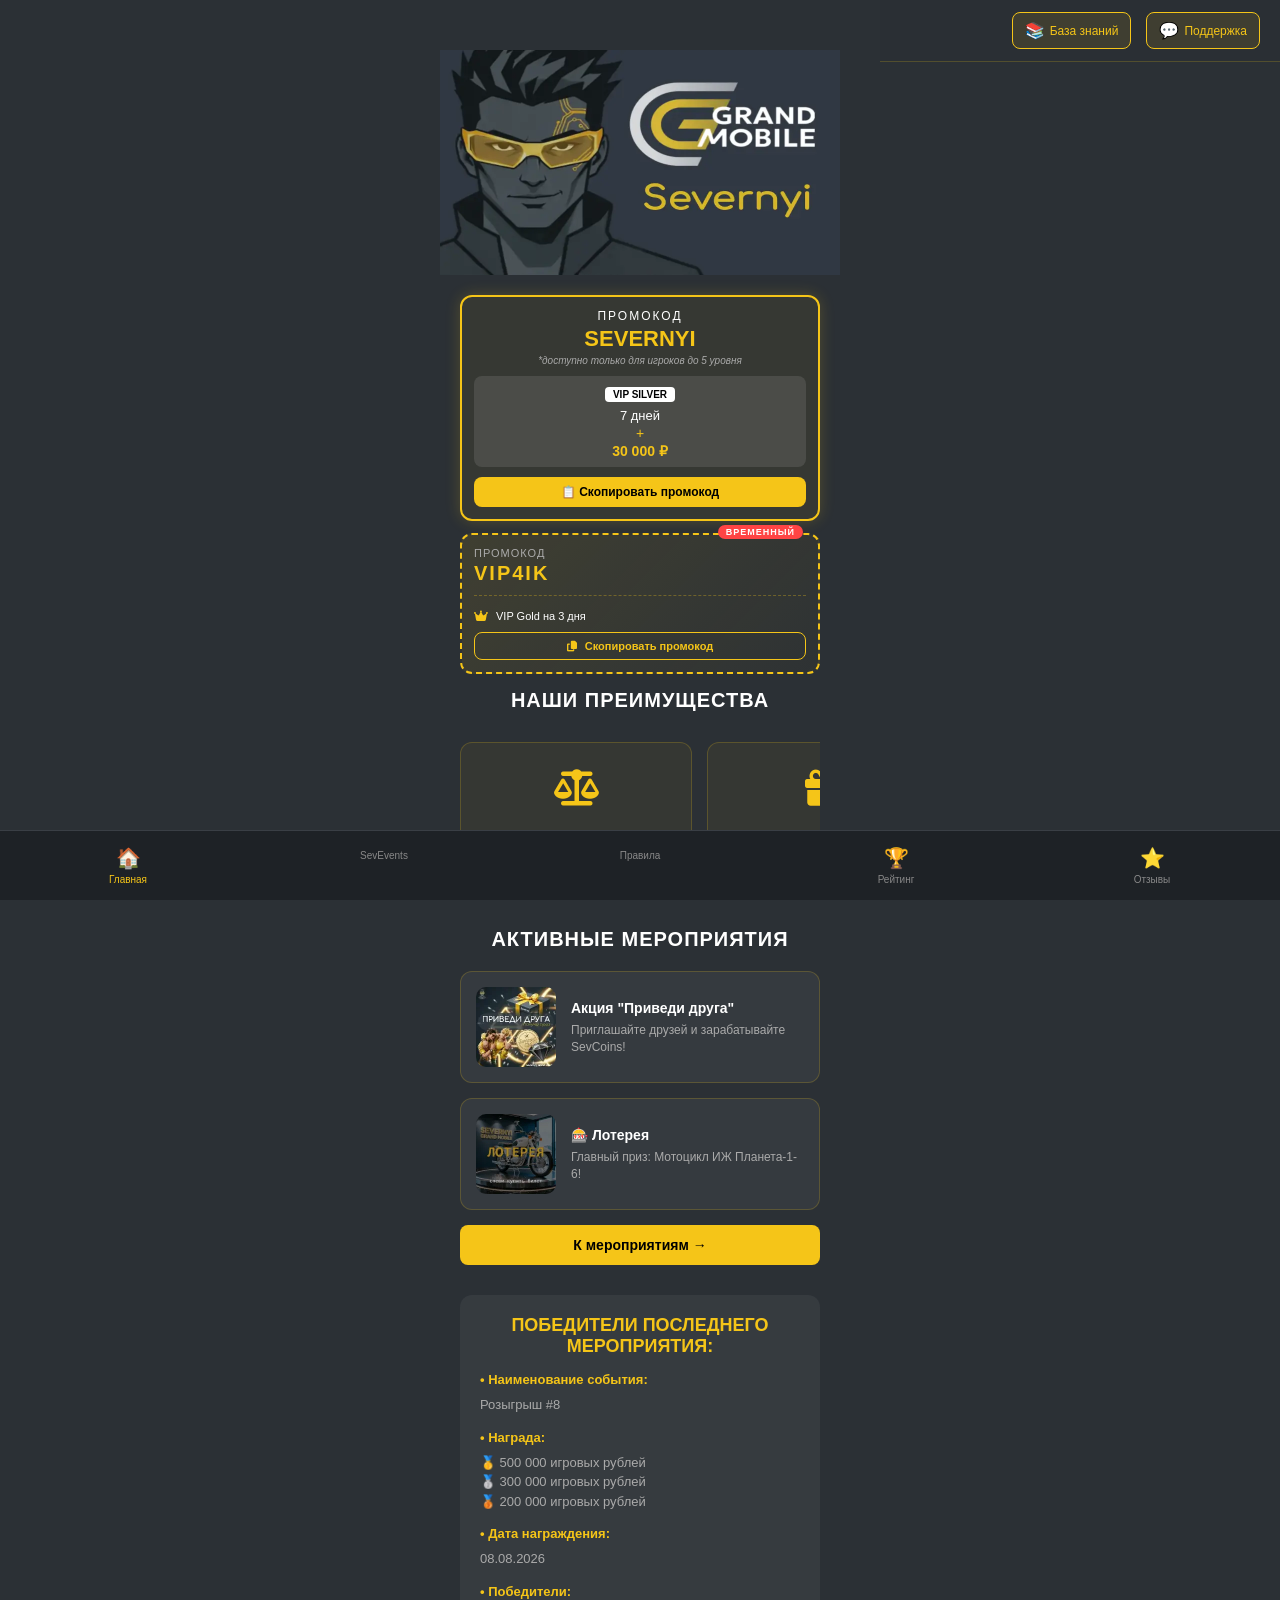
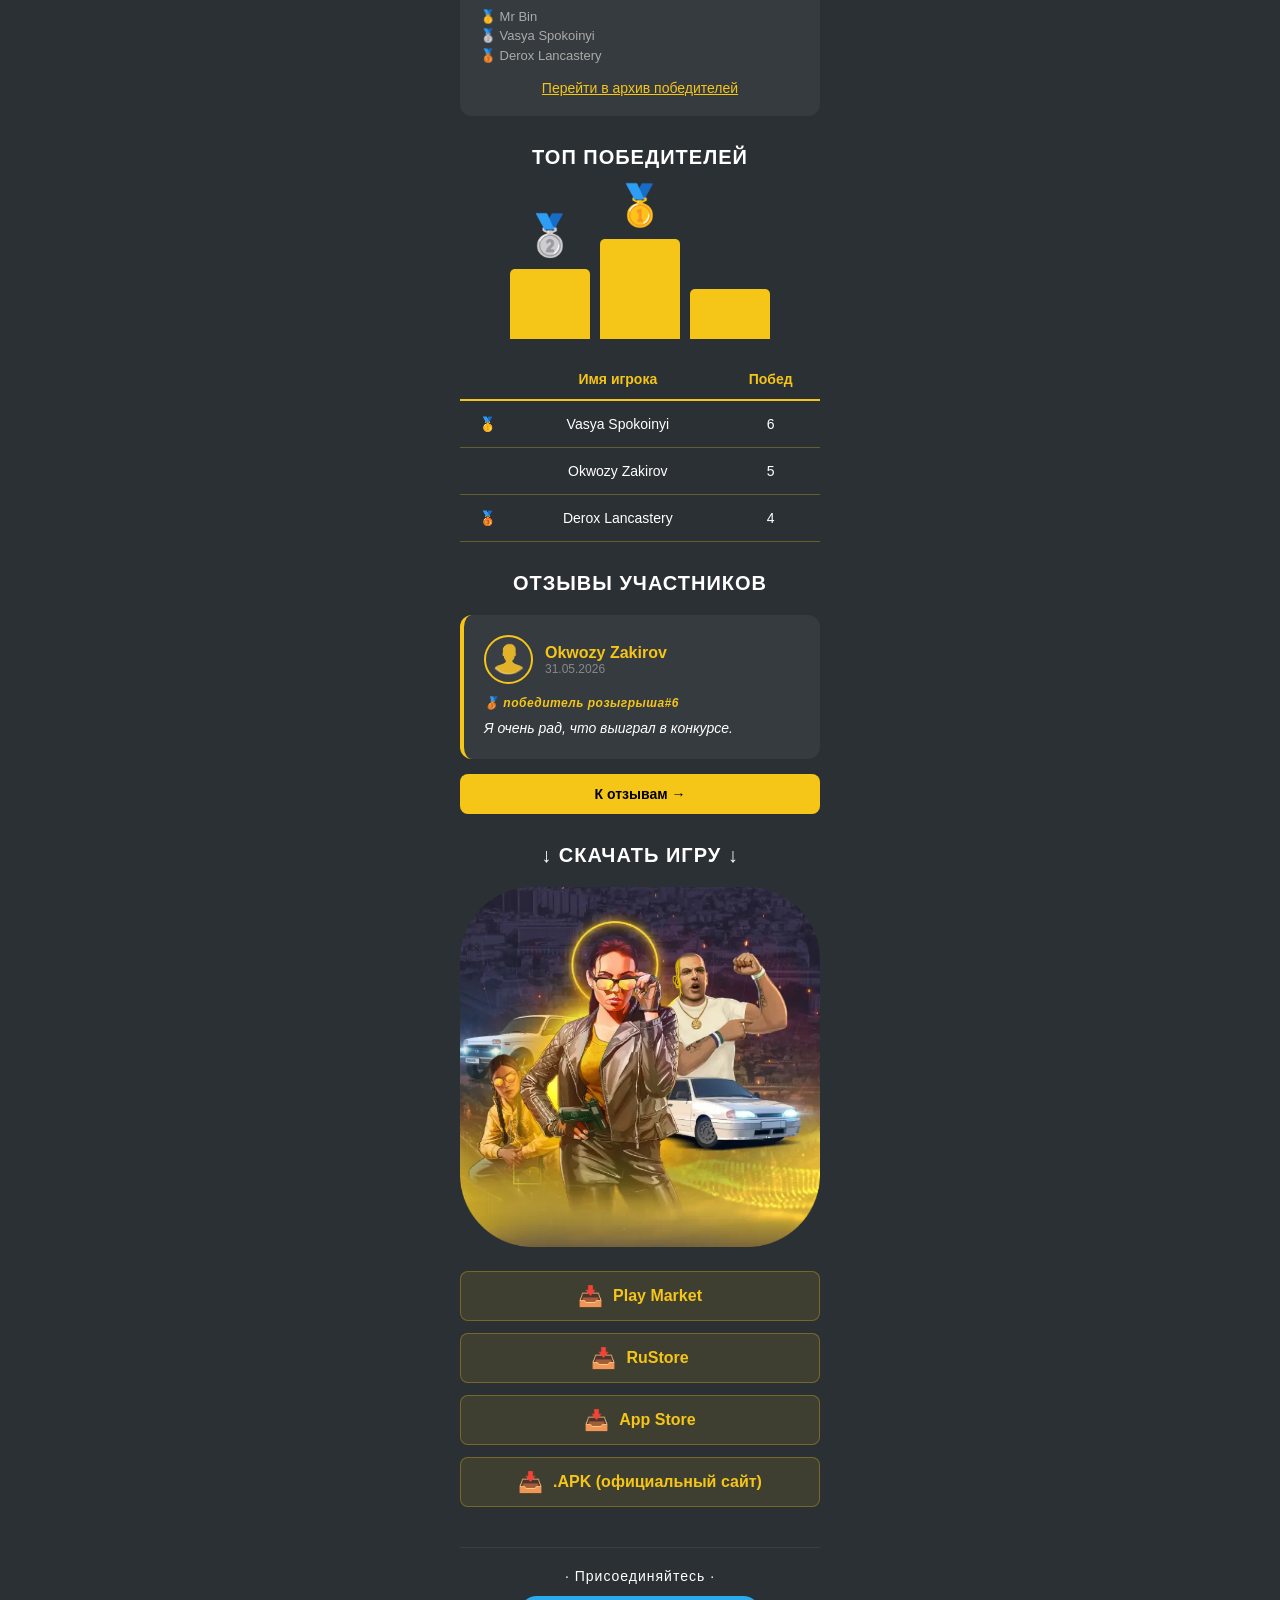
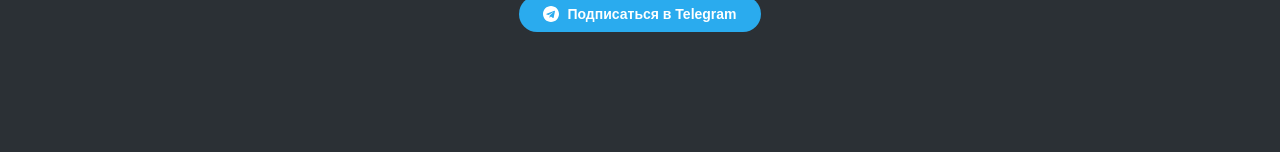
==== commit fcb253b6: "Update index.html" ====
--- a/index.html
+++ b/index.html
@@ -420,7 +420,7 @@
             <div class="last-winners">
                 <div class="last-winners-header">ПОБЕДИТЕЛИ ПОСЛЕДНЕГО МЕРОПРИЯТИЯ:</div>
                 <div class="winner-info"><div class="winner-info-title">• Наименование события:</div><div class="winner-info-text">Розыгрыш #8</div></div>
-                <div class="winner-info"><div class="winner-info-title">• Награда:</div><div class="winner-info-text"> 500 000 игровых рублей<br>🥈 300 000 игровых рублей<br>🥉 200 000 игровых рублей</div></div>
+                <div class="winner-info"><div class="winner-info-title">• Награда:</div><div class="winner-info-text">🥇 500 000 игровых рублей<br>🥈 300 000 игровых рублей<br>🥉 200 000 игровых рублей</div></div>
                 <div class="winner-info"><div class="winner-info-title">• Дата награждения:</div><div class="winner-info-text">08.08.2026</div></div>
                 <div class="winner-info"><div class="winner-info-title">• Победители:</div><div class="winner-info-text">🥇 Mr Bin<br>🥈 Vasya Spokoinyi<br>🥉 Derox Lancastery</div></div>
                 <div class="archive-link" onclick="showPage('events', null)">Перейти в архив победителей</div>
@@ -431,17 +431,14 @@
                 <div class="podium">
                     <div class="podium-place podium-2"><div class="podium-medal">🥈</div><div class="podium-block"></div></div>
                     <div class="podium-place podium-1"><div class="podium-medal">🥇</div><div class="podium-block"></div></div>
-                    <div class="podium-place podium-3"><div class="podium-medal">🥉</div><div class="podium-block"></div></div>
+                    <div class="podium-place podium-3"><div class="podium-medal"></div><div class="podium-block"></div></div>
                 </div>
                 <table class="rating-table">
                     <thead><tr><th></th><th>Имя игрока</th><th>Побед</th></tr></thead>
                     <tbody>
-                        <tr><td></td><td>Vasya Spokoinyi</td><td>6</td></tr>
-                        <tr><td>🥈</td><td>Okwozy Zakirov</td><td>5</td></tr>
+                        <tr><td>🥇</td><td>Vasya Spokoinyi</td><td>6</td></tr>
+                        <tr><td></td><td>Okwozy Zakirov</td><td>5</td></tr>
                         <tr><td>🥉</td><td>Derox Lancastery</td><td>4</td></tr>
-                        <tr><td>4</td><td>Ivan Jackson</td><td>3</td></tr>
-                        <tr><td>5</td><td>Mr Bin<br>Hyman Beber</td><td>2</td></tr>
-                        <tr><td>6</td><td>Expressed Darknees<br>Vova Gang<br>Suren Ganster<br>Mikhalych Boss<br>Zizka Curitsa</td><td>1</td></tr>
                     </tbody>
                 </table>
             </div>
@@ -471,7 +468,7 @@
                     <a href="https://play.google.com/store/apps/details?id=com.grand.launcher" target="_blank" class="download-link"><span class="icon">📥</span> Play Market</a>
                     <a href="https://apps.rustore.ru/app/com.grand.cr" target="_blank" class="download-link"><span class="icon">📥</span> RuStore</a>
                     <a href="https://apps.apple.com/rs/app/grand-mobile-rp-life-simulator/id6741001464" target="_blank" class="download-link"><span class="icon">📥</span> App Store</a>
-                    <a href="https://grand-mobile.servers4.pro/android/GrandMobile.apk" target="_blank" class="download-link"><span class="icon"></span> .APK (официальный сайт)</a>
+                    <a href="https://grand-mobile.servers4.pro/android/GrandMobile.apk" target="_blank" class="download-link"><span class="icon">📥</span> .APK (официальный сайт)</a>
                 </div>
             </div>
 
@@ -485,7 +482,7 @@
     <section id="page-events" class="page">
         <div class="page-banner"><img src="https://bayanistic.github.io/severnyi-gm-data/images/banner-events.webp" alt="Баннер"></div>
         <div class="page-content">
-            <div class="category-header">🔥 Активные мероприятия</div>
+            <div class="category-header"> Активные мероприятия</div>
             <div class="event-card">
                 <img src="https://bayanistic.github.io/severnyi-gm-data/images/event-friend.webp" class="event-image">
                 <div class="event-content">
@@ -505,12 +502,12 @@
             <div class="event-card" style="opacity: 0.7;">
                 <img src="https://via.placeholder.com/100/3a3f45/f5c518?text=Скоро" class="event-image">
                 <div class="event-content">
-                    <div><div class="event-title">🏆 Турнир по дрифту</div><div class="event-description">Дата проведения будет объявлена в канале.</div></div>
+                    <div><div class="event-title"> Турнир по дрифту</div><div class="event-description">Дата проведения будет объявлена в канале.</div></div>
                     <button class="event-btn" disabled style="background:#555; color:#888;">Скоро</button>
                 </div>
             </div>
 
-            <div class="category-header"> Архив мероприятий</div>
+            <div class="category-header">📦 Архив мероприятий</div>
             
             <div class="archive-card">
                 <div class="archive-card-header">
@@ -518,9 +515,9 @@
                     <div class="archive-card-date">08.08.2026</div>
                 </div>
                 <div class="archive-winners-list">
-                    <div class="archive-winner place-1"><span class="archive-winner-place">🥇</span><span class="archive-winner-name">Mr Bin</span><span class="archive-winner-prize">500 000 ₽</span></div>
+                    <div class="archive-winner place-1"><span class="archive-winner-place"></span><span class="archive-winner-name">Mr Bin</span><span class="archive-winner-prize">500 000 ₽</span></div>
                     <div class="archive-winner place-2"><span class="archive-winner-place">🥈</span><span class="archive-winner-name">Vasya Spokoinyi</span><span class="archive-winner-prize">300 000 ₽</span></div>
-                    <div class="archive-winner place-3"><span class="archive-winner-place"></span><span class="archive-winner-name">Derox Lancastery</span><span class="archive-winner-prize">200 000 ₽</span></div>
+                    <div class="archive-winner place-3"><span class="archive-winner-place">🥉</span><span class="archive-winner-name">Derox Lancastery</span><span class="archive-winner-prize">200 000 ₽</span></div>
                 </div>
             </div>
 
@@ -531,7 +528,7 @@
                 </div>
                 <div class="archive-winners-list">
                     <div class="archive-winner place-1"><span class="archive-winner-place">🥇</span><span class="archive-winner-name">Mr Bin</span><span class="archive-winner-prize">500 000 ₽</span></div>
-                    <div class="archive-winner place-2"><span class="archive-winner-place"></span><span class="archive-winner-name">Vasya Spokoinyi</span><span class="archive-winner-prize">300 000 ₽</span></div>
+                    <div class="archive-winner place-2"><span class="archive-winner-place">🥈</span><span class="archive-winner-name">Vasya Spokoinyi</span><span class="archive-winner-prize">300 000 ₽</span></div>
                     <div class="archive-winner place-3"><span class="archive-winner-place">🥉</span><span class="archive-winner-name">Okwozy Zakirov</span><span class="archive-winner-prize">200 000 ₽</span></div>
                 </div>
             </div>
@@ -556,7 +553,7 @@
                 <div class="archive-winners-list">
                     <div class="archive-winner place-1"><span class="archive-winner-place">🥇</span><span class="archive-winner-name">Derox Lancastery</span><span class="archive-winner-prize">1 000 000 ₽</span></div>
                     <div class="archive-winner place-2"><span class="archive-winner-place">🥈</span><span class="archive-winner-name">Ivan Jackson</span><span class="archive-winner-prize">600 000 ₽</span></div>
-                    <div class="archive-winner place-3"><span class="archive-winner-place"></span><span class="archive-winner-name">Vasya Spokoinyi</span><span class="archive-winner-prize">400 000 ₽</span></div>
+                    <div class="archive-winner place-3"><span class="archive-winner-place">🥉</span><span class="archive-winner-name">Vasya Spokoinyi</span><span class="archive-winner-prize">400 000 ₽</span></div>
                 </div>
             </div>
 
@@ -566,7 +563,7 @@
                     <div class="archive-card-date">11.04.2026</div>
                 </div>
                 <div class="archive-winners-list">
-                    <div class="archive-winner place-1"><span class="archive-winner-place"></span><span class="archive-winner-name">Okwozy Zakirov</span><span class="archive-winner-prize">250 000 ₽</span></div>
+                    <div class="archive-winner place-1"><span class="archive-winner-place">🥇</span><span class="archive-winner-name">Okwozy Zakirov</span><span class="archive-winner-prize">250 000 ₽</span></div>
                     <div class="archive-winner place-2"><span class="archive-winner-place">🥈</span><span class="archive-winner-name">Ivan Jackson</span><span class="archive-winner-prize">150 000 ₽</span></div>
                     <div class="archive-winner place-3"><span class="archive-winner-place">🥉</span><span class="archive-winner-name">Vasya Spokoinyi</span><span class="archive-winner-prize">100 000 ₽</span></div>
                 </div>
@@ -578,8 +575,8 @@
                     <div class="archive-card-date">28.03.2026</div>
                 </div>
                 <div class="archive-winners-list">
-                    <div class="archive-winner place-1"><span class="archive-winner-place">🥇</span><span class="archive-winner-name">Ivan Jackson</span><span class="archive-winner-prize">300 000 ₽</span></div>
-                    <div class="archive-winner place-2"><span class="archive-winner-place"></span><span class="archive-winner-name">Vasya Spokoinyi</span><span class="archive-winner-prize">200 000 ₽</span></div>
+                    <div class="archive-winner place-1"><span class="archive-winner-place"></span><span class="archive-winner-name">Ivan Jackson</span><span class="archive-winner-prize">300 000 ₽</span></div>
+                    <div class="archive-winner place-2"><span class="archive-winner-place">🥈</span><span class="archive-winner-name">Vasya Spokoinyi</span><span class="archive-winner-prize">200 000 ₽</span></div>
                     <div class="archive-winner place-3"><span class="archive-winner-place">🥉</span><span class="archive-winner-name">Okwozy Zakirov</span><span class="archive-winner-prize">100 000 ₽</span></div>
                 </div>
             </div>
@@ -602,7 +599,7 @@
                 <div class="archive-winners-list">
                     <div class="archive-winner place-1"><span class="archive-winner-place">🥇</span><span class="archive-winner-name">Suren Ganster</span><span class="archive-winner-prize">500 000 ₽</span></div>
                     <div class="archive-winner place-2"><span class="archive-winner-place">🥈</span><span class="archive-winner-name">Derox Lancastery</span><span class="archive-winner-prize">300 000 ₽</span></div>
-                    <div class="archive-winner place-3"><span class="archive-winner-place">🥉</span><span class="archive-winner-name">Mikhalych Boss</span><span class="archive-winner-prize">200 000 ₽</span></div>
+                    <div class="archive-winner place-3"><span class="archive-winner-place"></span><span class="archive-winner-name">Mikhalych Boss</span><span class="archive-winner-prize">200 000 ₽</span></div>
                 </div>
             </div>
 
@@ -669,7 +666,7 @@
         <div class="page-content">
             <button class="back-btn" onclick="showPage('events', null)"><i class="fas fa-arrow-left"></i> Назад к мероприятиям</button>
             <div class="event-detail-header">
-                <div class="event-detail-title"> БОЛЬШАЯ ЛОТЕРЕЯ</div>
+                <div class="event-detail-title">🎰 БОЛЬШАЯ ЛОТЕРЕЯ</div>
             </div>
             <img src="https://bayanistic.github.io/severnyi-gm-data/images/event-lottery.webp" class="event-detail-img">
             <div class="event-detail-text">
@@ -979,9 +976,9 @@
             <table class="rating-table">
                 <thead><tr><th>Место</th><th>Игрок</th><th>Победы</th></tr></thead>
                 <tbody>
-                    <tr><td> 1</td><td>Vasya Spokoinyi</td><td>6</td></tr>
-                    <tr><td>🥈 2</td><td>Okwozy Zakirov</td><td>5</td></tr>
-                    <tr><td>🥉 3</td><td>Derox Lancastery</td><td>4</td></tr>
+                    <tr><td>🥇</td><td>Vasya Spokoinyi</td><td>6</td></tr>
+                    <tr><td>🥈</td><td>Okwozy Zakirov</td><td>5</td></tr>
+                    <tr><td>🥉</td><td>Derox Lancastery</td><td>4</td></tr>
                     <tr><td>4</td><td>Ivan Jackson</td><td>3</td></tr>
                     <tr><td>5</td><td>Mr Bin<br>Hyman Beber</td><td>2</td></tr>
                     <tr><td>6</td><td>Expressed Darknees<br>Vova Gang<br>Suren Ganster<br>Mikhalych Boss<br>Zizka Curitsa</td><td>1</td></tr>
@@ -1050,7 +1047,7 @@
                     </div>
                 </div>
                 <div class="review-text">
-                    <span class="winner-badge">🥇 победитель совместного розыгрыша#1</span>
+                    <span class="winner-badge"> победитель совместного розыгрыша#1</span>
                     Очень прикольный конкурс. Ещё нет ни одного канала, который разыгрывает деньги.
                 </div>
             </div>
@@ -1064,7 +1061,7 @@
                     </div>
                 </div>
                 <div class="review-text">
-                    <span class="winner-badge"> победитель совместного розыгрыша#1</span>
+                    <span class="winner-badge">🥇 победитель совместного розыгрыша#1</span>
                     Спасибо! 😘
                 </div>
             </div>
@@ -1163,7 +1160,7 @@
     <section id="page-faq" class="page">
         <div class="page-banner"><img src="https://bayanistic.github.io/severnyi-gm-data/images/banner-faq.webp" alt="Баннер"></div>
         <div class="page-content">
-            <div class="section-header">📚 База знаний и Гайды</div>
+            <div class="section-header"> База знаний и Гайды</div>
             
             <div class="forum-topic" onclick="toggleForum(this)">
                 <div class="forum-topic-header">
@@ -1249,8 +1246,8 @@
 
     <nav class="bottom-nav">
         <button class="nav-btn active" onclick="showPage('home', this)"><span class="icon">🏠</span> Главная</button>
-        <button class="nav-btn" onclick="showPage('events', this)"><span class="icon">🎊</span> SevEvents</button>
-        <button class="nav-btn" onclick="showPage('rules', this)"><span class="icon">📜</span> Правила</button>
+        <button class="nav-btn" onclick="showPage('events', this)"><span class="icon"></span> SevEvents</button>
+        <button class="nav-btn" onclick="showPage('rules', this)"><span class="icon"></span> Правила</button>
         <button class="nav-btn" onclick="showPage('rating', this)"><span class="icon">🏆</span> Рейтинг</button>
         <button class="nav-btn" onclick="showPage('reviews', this)"><span class="icon">⭐</span> Отзывы</button>
     </nav>
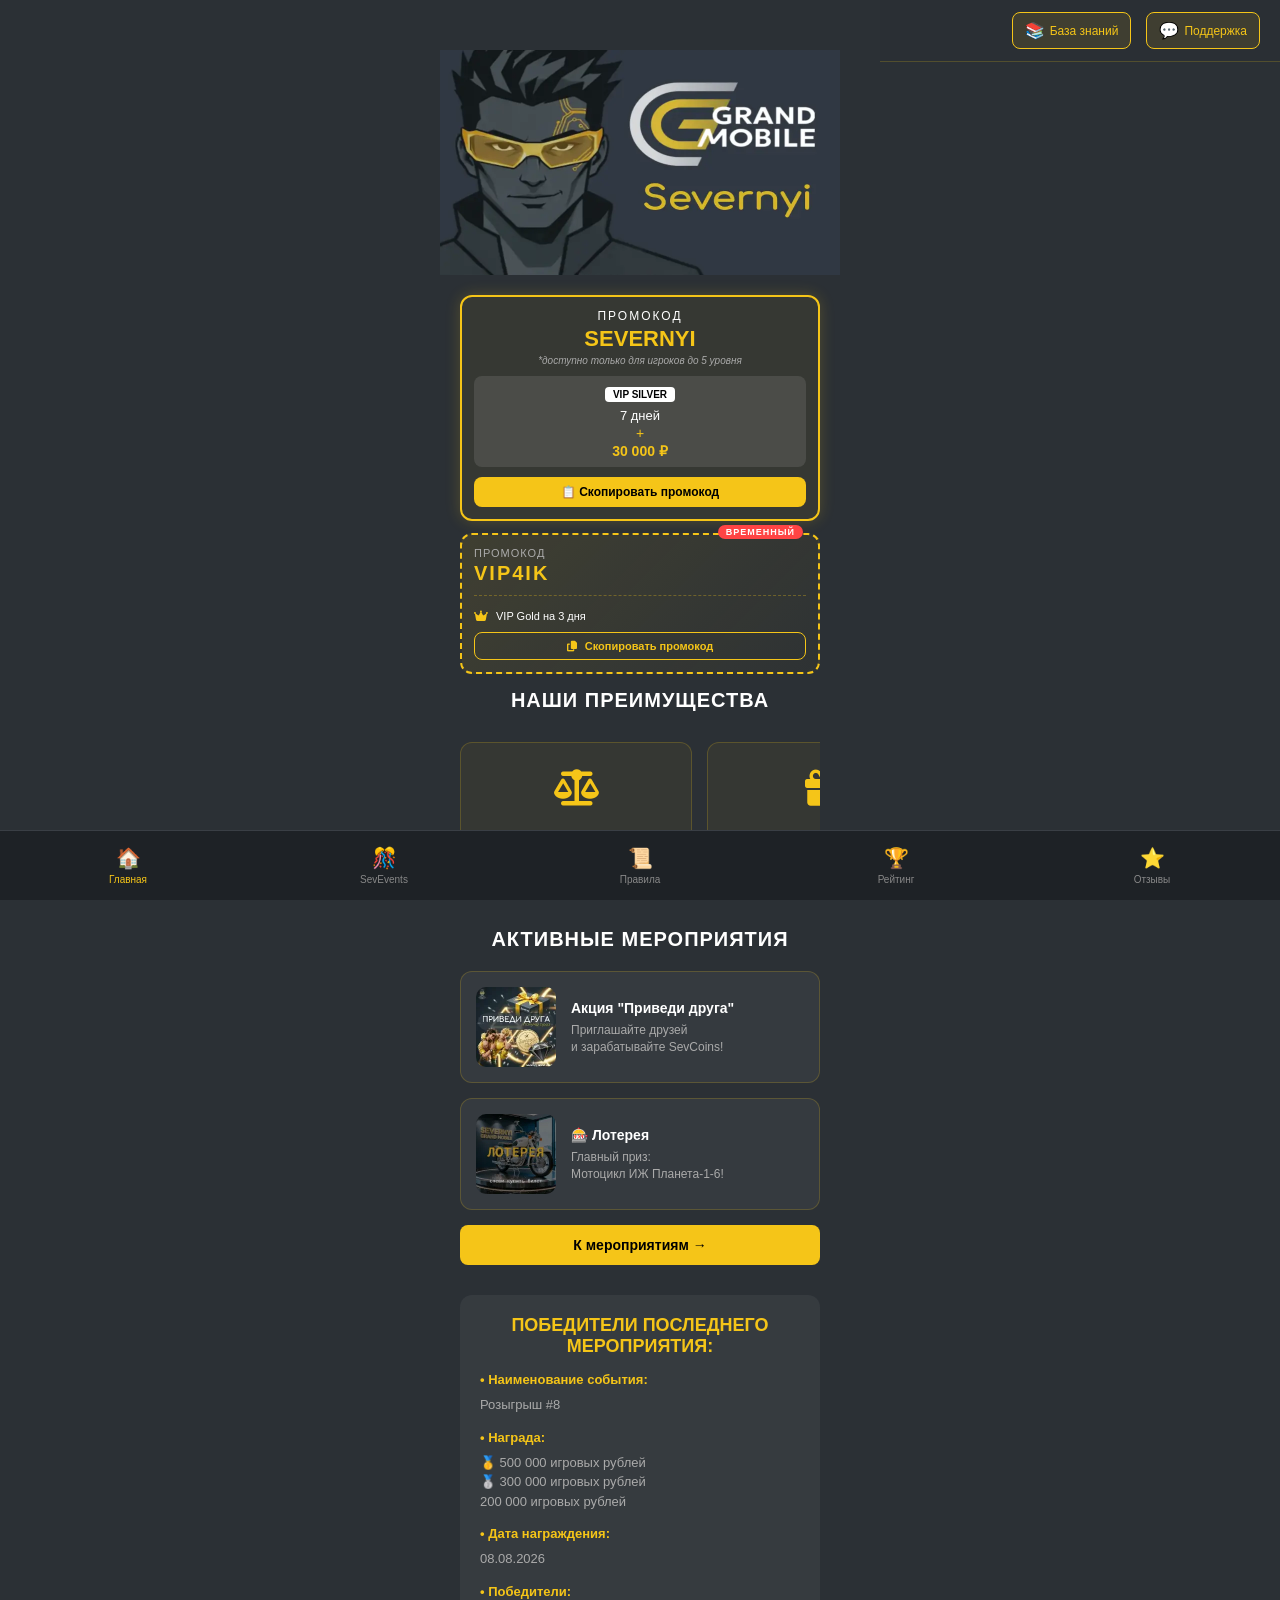
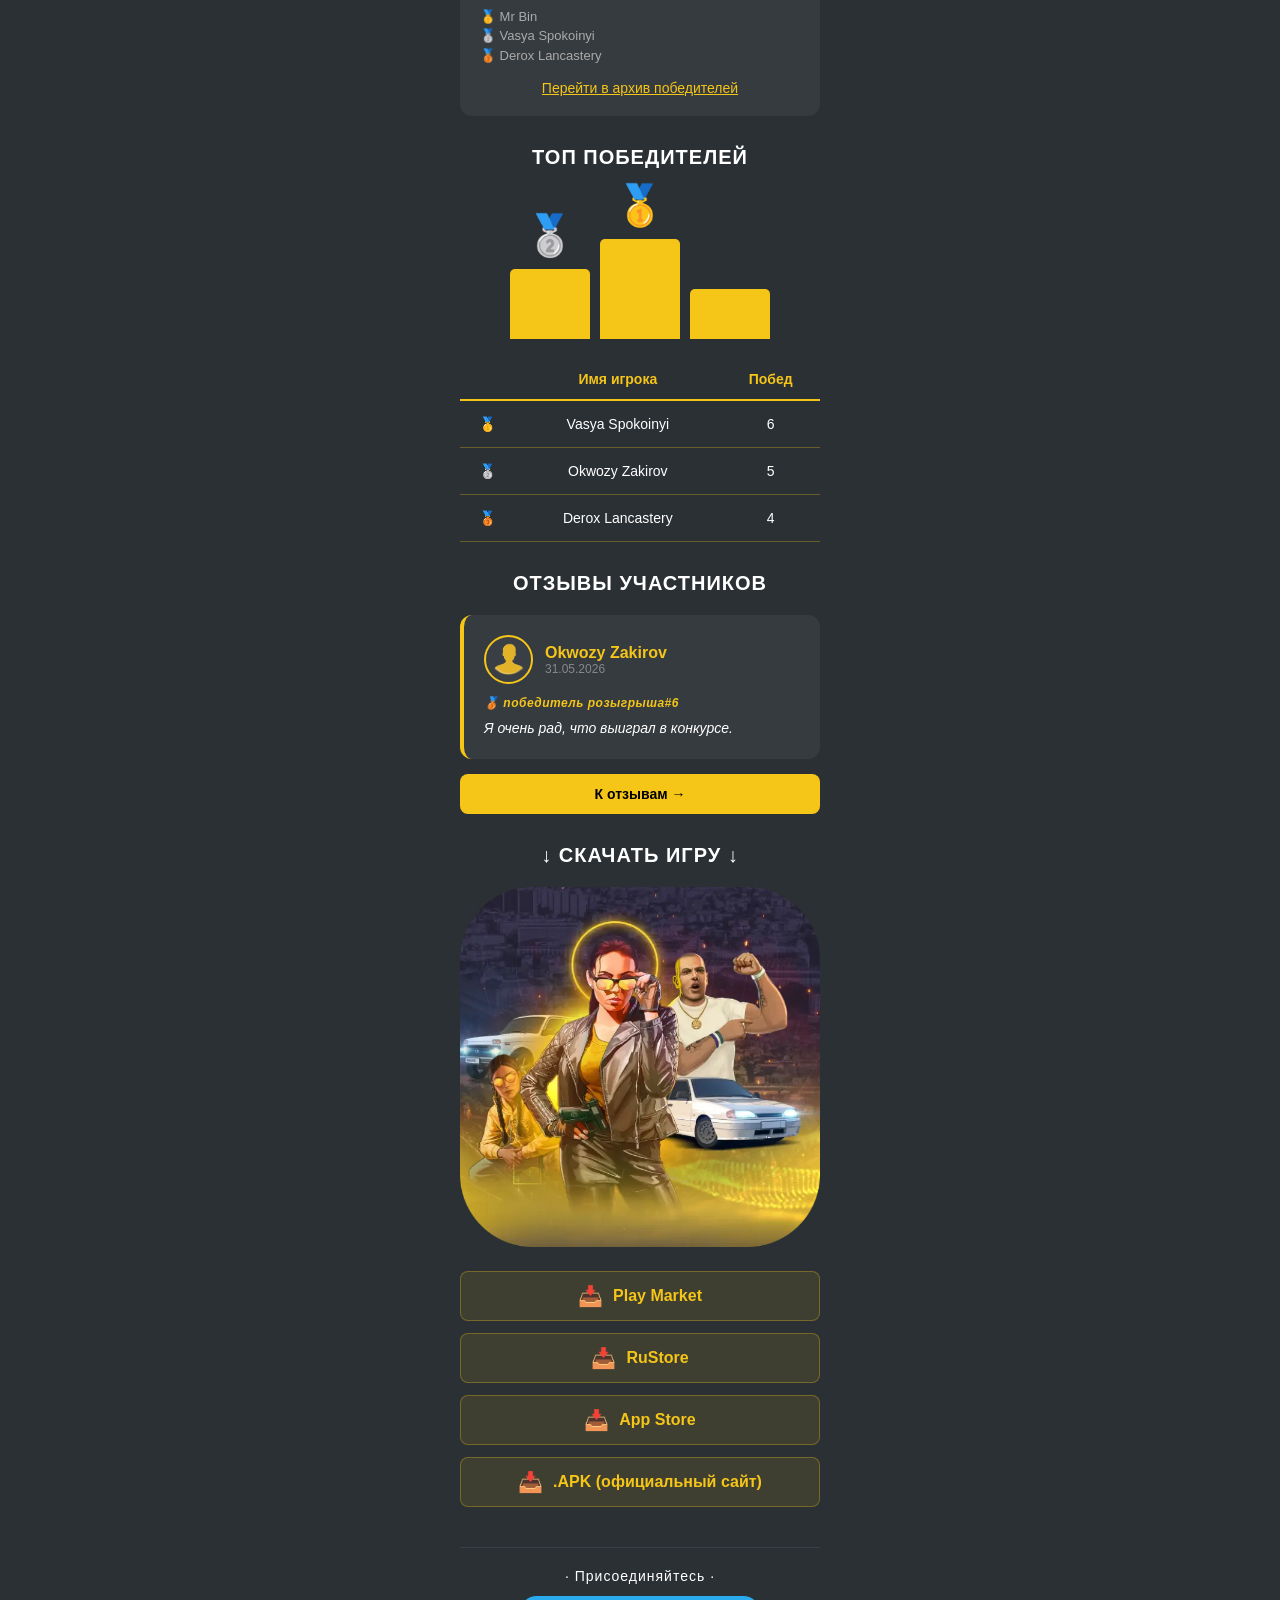
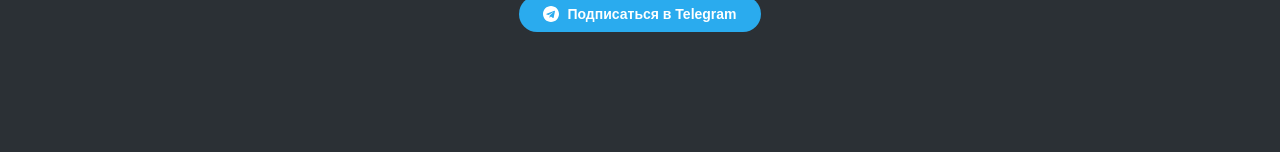
==== commit 9c617751: "Update index.html" ====
--- a/index.html
+++ b/index.html
@@ -1,3 +1,4 @@
+
 <!DOCTYPE html>
 <html lang="ru">
 <head>
@@ -143,7 +144,7 @@
             border-radius: 12px; padding: 15px; margin-bottom: 15px; border: 1px solid rgba(245, 197, 24, 0.2);
         }
         .event-image-preview { width: 80px; height: 80px; border-radius: 10px; object-fit: cover; margin-right: 15px; flex-shrink: 0; }
-        .event-image { width: 100px; height: 100px; border-radius: 10px; object-fit: cover; margin-right: 15px; flex-shrink: 0; }
+        .event-image { width: 200px; height: 200px; border-radius: 10px; object-fit: cover; margin-right: 15px; flex-shrink: 0; }
         .event-content-preview, .event-content { flex: 1; display: flex; flex-direction: column; justify-content: space-between; }
         .event-title-preview, .event-title { font-size: 14px; font-weight: bold; color: #ffffff; margin: 0 0 5px 0; line-height: 1.3; }
         .event-description-preview, .event-description { font-size: 12px; color: #aaaaaa; margin: 0; line-height: 1.4; }
@@ -404,14 +405,14 @@
                     <img src="https://bayanistic.github.io/severnyi-gm-data/images/event-friend-small.webp" class="event-image-preview">
                     <div class="event-content-preview">
                         <div class="event-title-preview">Акция "Приведи друга"</div>
-                        <div class="event-description-preview">Приглашайте друзей и зарабатывайте SevCoins!</div>
+                        <div class="event-description-preview">Приглашайте друзей<br>и зарабатывайте SevCoins!</div>
                     </div>
                 </div>
                 <div class="event-card-preview">
                     <img src="https://bayanistic.github.io/severnyi-gm-data/images/event-lottery-small.webp" class="event-image-preview">
                     <div class="event-content-preview">
                         <div class="event-title-preview">🎰 Лотерея</div>
-                        <div class="event-description-preview">Главный приз: Мотоцикл ИЖ Планета-1-6!</div>
+                        <div class="event-description-preview">Главный приз:<br>Мотоцикл ИЖ Планета-1-6!</div>
                     </div>
                 </div>
                 <button class="view-all-btn" onclick="showPage('events', null)">К мероприятиям →</button>
@@ -420,10 +421,10 @@
             <div class="last-winners">
                 <div class="last-winners-header">ПОБЕДИТЕЛИ ПОСЛЕДНЕГО МЕРОПРИЯТИЯ:</div>
                 <div class="winner-info"><div class="winner-info-title">• Наименование события:</div><div class="winner-info-text">Розыгрыш #8</div></div>
-                <div class="winner-info"><div class="winner-info-title">• Награда:</div><div class="winner-info-text">🥇 500 000 игровых рублей<br>🥈 300 000 игровых рублей<br>🥉 200 000 игровых рублей</div></div>
+                <div class="winner-info"><div class="winner-info-title">• Награда:</div><div class="winner-info-text">🥇 500 000 игровых рублей<br>🥈 300 000 игровых рублей<br> 200 000 игровых рублей</div></div>
                 <div class="winner-info"><div class="winner-info-title">• Дата награждения:</div><div class="winner-info-text">08.08.2026</div></div>
                 <div class="winner-info"><div class="winner-info-title">• Победители:</div><div class="winner-info-text">🥇 Mr Bin<br>🥈 Vasya Spokoinyi<br>🥉 Derox Lancastery</div></div>
-                <div class="archive-link" onclick="showPage('events', null)">Перейти в архив победителей</div>
+                <div class="archive-link" onclick="showPage('events', null); setTimeout(() => document.getElementById('archive-section').scrollIntoView({behavior: 'smooth'}), 100)">Перейти в архив победителей</div>
             </div>
 
             <div class="top-winners">
@@ -437,7 +438,7 @@
                     <thead><tr><th></th><th>Имя игрока</th><th>Побед</th></tr></thead>
                     <tbody>
                         <tr><td>🥇</td><td>Vasya Spokoinyi</td><td>6</td></tr>
-                        <tr><td></td><td>Okwozy Zakirov</td><td>5</td></tr>
+                        <tr><td>🥈</td><td>Okwozy Zakirov</td><td>5</td></tr>
                         <tr><td>🥉</td><td>Derox Lancastery</td><td>4</td></tr>
                     </tbody>
                 </table>
@@ -499,15 +500,22 @@
             </div>
 
             <div class="category-header">📅 Планируемые мероприятия</div>
-            <div class="event-card" style="opacity: 0.7;">
-                <img src="https://via.placeholder.com/100/3a3f45/f5c518?text=Скоро" class="event-image">
+            <div class="event-card">
+                <img src="https://bayanistic.github.io/severnyi-gm-data/images/plan-prize-drawing.png" class="event-image">
                 <div class="event-content">
-                    <div><div class="event-title"> Турнир по дрифту</div><div class="event-description">Дата проведения будет объявлена в канале.</div></div>
+                    <div><div class="event-title">РОЗЫГРЫШ #9</div><div class="event-description">Дата проведения будет объявлена в канале.</div></div>
                     <button class="event-btn" disabled style="background:#555; color:#888;">Скоро</button>
                 </div>
             </div>
-
-            <div class="category-header">📦 Архив мероприятий</div>
+            <div class="event-card">
+                <img src="https://bayanistic.github.io/severnyi-gm-data/images/plan-crossvord.png" class="event-image">
+                <div class="event-content">
+                    <div><div class="event-title">КРОССВОРД #1</div><div class="event-description">Дата проведения будет объявлена в канале.</div></div>
+                    <button class="event-btn" disabled style="background:#555; color:#888;">Скоро</button>
+                </div>
+            </div>
+
+            <div id="archive-section" class="category-header">📦 Архив мероприятий</div>
             
             <div class="archive-card">
                 <div class="archive-card-header">
@@ -515,7 +523,7 @@
                     <div class="archive-card-date">08.08.2026</div>
                 </div>
                 <div class="archive-winners-list">
-                    <div class="archive-winner place-1"><span class="archive-winner-place"></span><span class="archive-winner-name">Mr Bin</span><span class="archive-winner-prize">500 000 ₽</span></div>
+                    <div class="archive-winner place-1"><span class="archive-winner-place">🥇</span><span class="archive-winner-name">Mr Bin</span><span class="archive-winner-prize">500 000 ₽</span></div>
                     <div class="archive-winner place-2"><span class="archive-winner-place">🥈</span><span class="archive-winner-name">Vasya Spokoinyi</span><span class="archive-winner-prize">300 000 ₽</span></div>
                     <div class="archive-winner place-3"><span class="archive-winner-place">🥉</span><span class="archive-winner-name">Derox Lancastery</span><span class="archive-winner-prize">200 000 ₽</span></div>
                 </div>
@@ -528,7 +536,7 @@
                 </div>
                 <div class="archive-winners-list">
                     <div class="archive-winner place-1"><span class="archive-winner-place">🥇</span><span class="archive-winner-name">Mr Bin</span><span class="archive-winner-prize">500 000 ₽</span></div>
-                    <div class="archive-winner place-2"><span class="archive-winner-place">🥈</span><span class="archive-winner-name">Vasya Spokoinyi</span><span class="archive-winner-prize">300 000 ₽</span></div>
+                    <div class="archive-winner place-2"><span class="archive-winner-place"></span><span class="archive-winner-name">Vasya Spokoinyi</span><span class="archive-winner-prize">300 000 ₽</span></div>
                     <div class="archive-winner place-3"><span class="archive-winner-place">🥉</span><span class="archive-winner-name">Okwozy Zakirov</span><span class="archive-winner-prize">200 000 ₽</span></div>
                 </div>
             </div>
@@ -551,7 +559,7 @@
                     <div class="archive-card-date">02.05.2026</div>
                 </div>
                 <div class="archive-winners-list">
-                    <div class="archive-winner place-1"><span class="archive-winner-place">🥇</span><span class="archive-winner-name">Derox Lancastery</span><span class="archive-winner-prize">1 000 000 ₽</span></div>
+                    <div class="archive-winner place-1"><span class="archive-winner-place"></span><span class="archive-winner-name">Derox Lancastery</span><span class="archive-winner-prize">1 000 000 ₽</span></div>
                     <div class="archive-winner place-2"><span class="archive-winner-place">🥈</span><span class="archive-winner-name">Ivan Jackson</span><span class="archive-winner-prize">600 000 ₽</span></div>
                     <div class="archive-winner place-3"><span class="archive-winner-place">🥉</span><span class="archive-winner-name">Vasya Spokoinyi</span><span class="archive-winner-prize">400 000 ₽</span></div>
                 </div>
@@ -575,8 +583,8 @@
                     <div class="archive-card-date">28.03.2026</div>
                 </div>
                 <div class="archive-winners-list">
-                    <div class="archive-winner place-1"><span class="archive-winner-place"></span><span class="archive-winner-name">Ivan Jackson</span><span class="archive-winner-prize">300 000 ₽</span></div>
-                    <div class="archive-winner place-2"><span class="archive-winner-place">🥈</span><span class="archive-winner-name">Vasya Spokoinyi</span><span class="archive-winner-prize">200 000 ₽</span></div>
+                    <div class="archive-winner place-1"><span class="archive-winner-place">🥇</span><span class="archive-winner-name">Ivan Jackson</span><span class="archive-winner-prize">300 000 ₽</span></div>
+                    <div class="archive-winner place-2"><span class="archive-winner-place"></span><span class="archive-winner-name">Vasya Spokoinyi</span><span class="archive-winner-prize">200 000 ₽</span></div>
                     <div class="archive-winner place-3"><span class="archive-winner-place">🥉</span><span class="archive-winner-name">Okwozy Zakirov</span><span class="archive-winner-prize">100 000 ₽</span></div>
                 </div>
             </div>
@@ -599,7 +607,7 @@
                 <div class="archive-winners-list">
                     <div class="archive-winner place-1"><span class="archive-winner-place">🥇</span><span class="archive-winner-name">Suren Ganster</span><span class="archive-winner-prize">500 000 ₽</span></div>
                     <div class="archive-winner place-2"><span class="archive-winner-place">🥈</span><span class="archive-winner-name">Derox Lancastery</span><span class="archive-winner-prize">300 000 ₽</span></div>
-                    <div class="archive-winner place-3"><span class="archive-winner-place"></span><span class="archive-winner-name">Mikhalych Boss</span><span class="archive-winner-prize">200 000 ₽</span></div>
+                    <div class="archive-winner place-3"><span class="archive-winner-place">🥉</span><span class="archive-winner-name">Mikhalych Boss</span><span class="archive-winner-prize">200 000 ₽</span></div>
                 </div>
             </div>
 
@@ -976,7 +984,7 @@
             <table class="rating-table">
                 <thead><tr><th>Место</th><th>Игрок</th><th>Победы</th></tr></thead>
                 <tbody>
-                    <tr><td>🥇</td><td>Vasya Spokoinyi</td><td>6</td></tr>
+                    <tr><td></td><td>Vasya Spokoinyi</td><td>6</td></tr>
                     <tr><td>🥈</td><td>Okwozy Zakirov</td><td>5</td></tr>
                     <tr><td>🥉</td><td>Derox Lancastery</td><td>4</td></tr>
                     <tr><td>4</td><td>Ivan Jackson</td><td>3</td></tr>
@@ -1005,7 +1013,7 @@
                     </div>
                 </div>
                 <div class="review-text">
-                    <span class="winner-badge"> победитель розыгрыша#6</span>
+                    <span class="winner-badge">🥉 победитель розыгрыша#6</span>
                     Я очень рад, что выиграл в конкурсе.
                 </div>
             </div>
@@ -1019,7 +1027,7 @@
                     </div>
                 </div>
                 <div class="review-text">
-                    <span class="winner-badge"> победитель розыгрыша#5</span>
+                    <span class="winner-badge">🥇 победитель розыгрыша#5</span>
                     Отличная группа по 26 серверу, самая лучшая.
                 </div>
             </div>
@@ -1047,7 +1055,7 @@
                     </div>
                 </div>
                 <div class="review-text">
-                    <span class="winner-badge"> победитель совместного розыгрыша#1</span>
+                    <span class="winner-badge">🥇 победитель совместного розыгрыша#1</span>
                     Очень прикольный конкурс. Ещё нет ни одного канала, который разыгрывает деньги.
                 </div>
             </div>
@@ -1160,7 +1168,7 @@
     <section id="page-faq" class="page">
         <div class="page-banner"><img src="https://bayanistic.github.io/severnyi-gm-data/images/banner-faq.webp" alt="Баннер"></div>
         <div class="page-content">
-            <div class="section-header"> База знаний и Гайды</div>
+            <div class="section-header">📚 База знаний и Гайды</div>
             
             <div class="forum-topic" onclick="toggleForum(this)">
                 <div class="forum-topic-header">
@@ -1246,8 +1254,8 @@
 
     <nav class="bottom-nav">
         <button class="nav-btn active" onclick="showPage('home', this)"><span class="icon">🏠</span> Главная</button>
-        <button class="nav-btn" onclick="showPage('events', this)"><span class="icon"></span> SevEvents</button>
-        <button class="nav-btn" onclick="showPage('rules', this)"><span class="icon"></span> Правила</button>
+        <button class="nav-btn" onclick="showPage('events', this)"><span class="icon">🎊</span> SevEvents</button>
+        <button class="nav-btn" onclick="showPage('rules', this)"><span class="icon">📜</span> Правила</button>
         <button class="nav-btn" onclick="showPage('rating', this)"><span class="icon">🏆</span> Рейтинг</button>
         <button class="nav-btn" onclick="showPage('reviews', this)"><span class="icon">⭐</span> Отзывы</button>
     </nav>
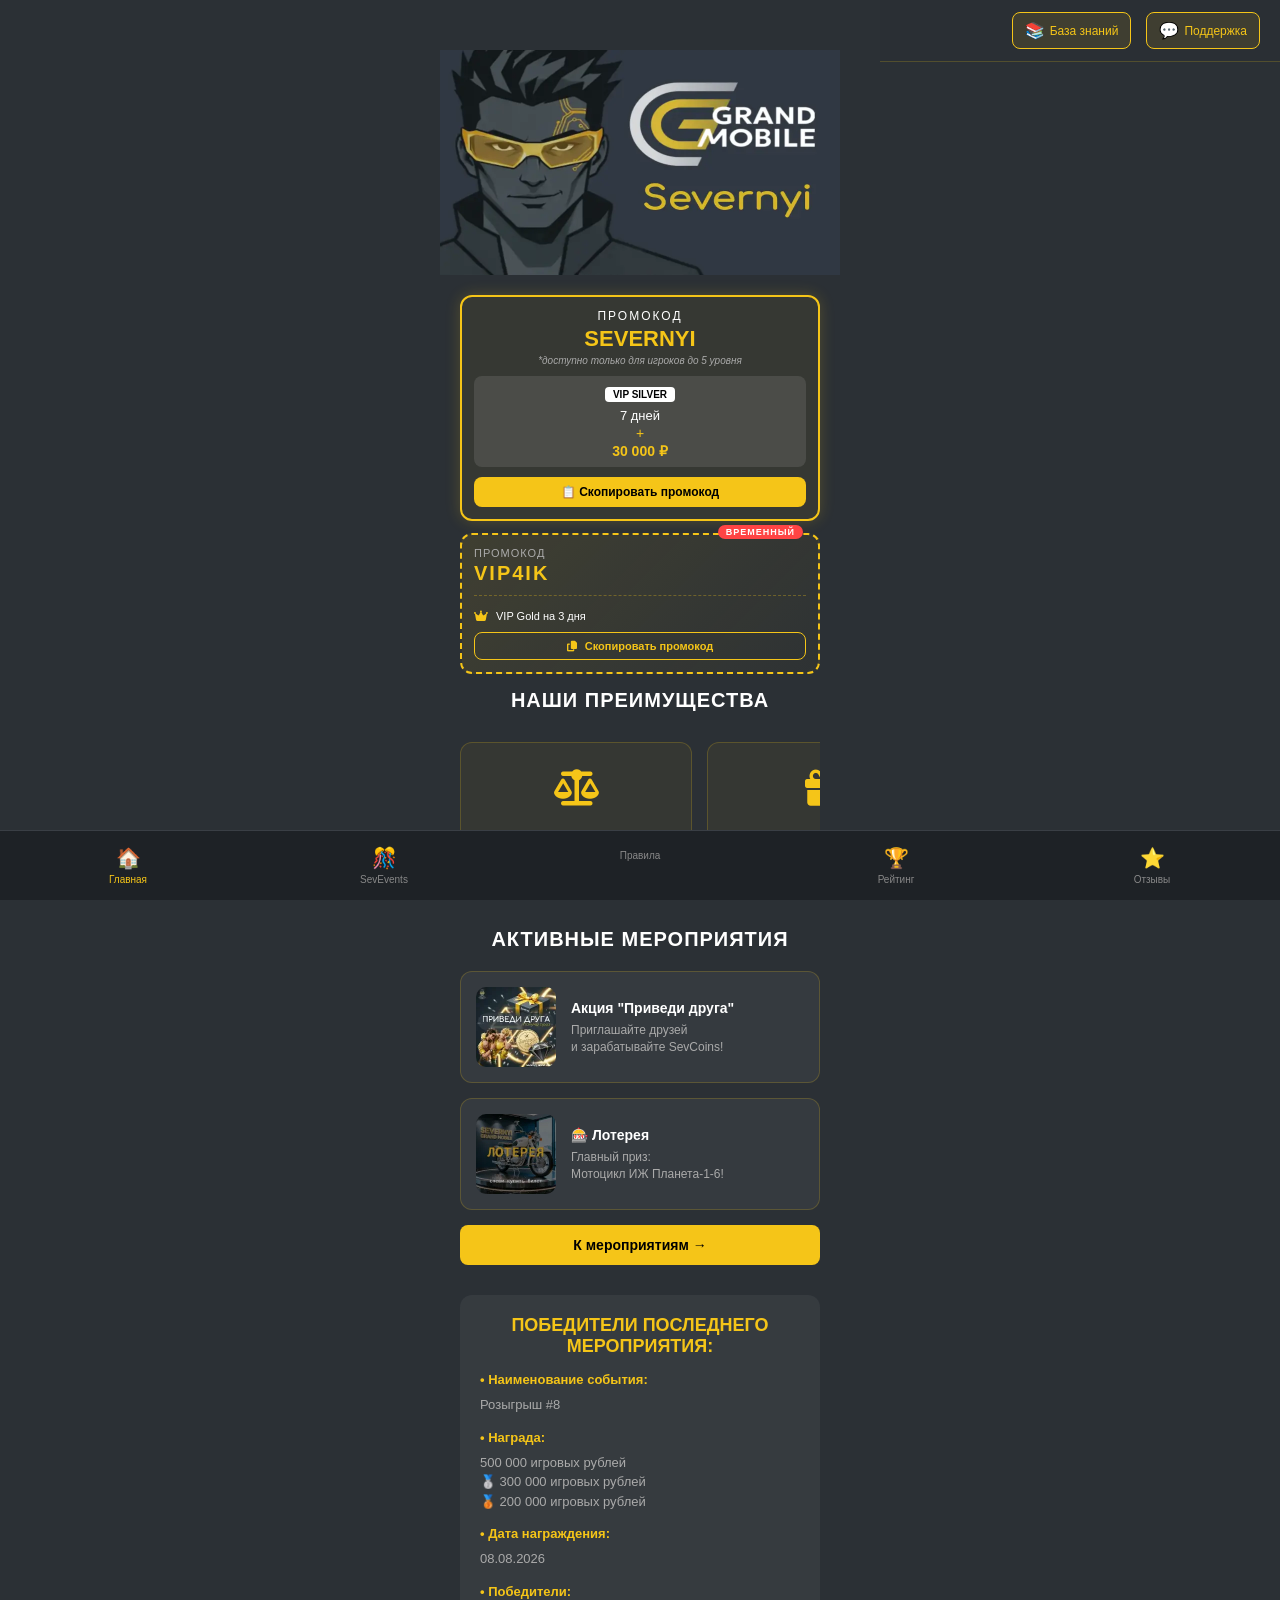
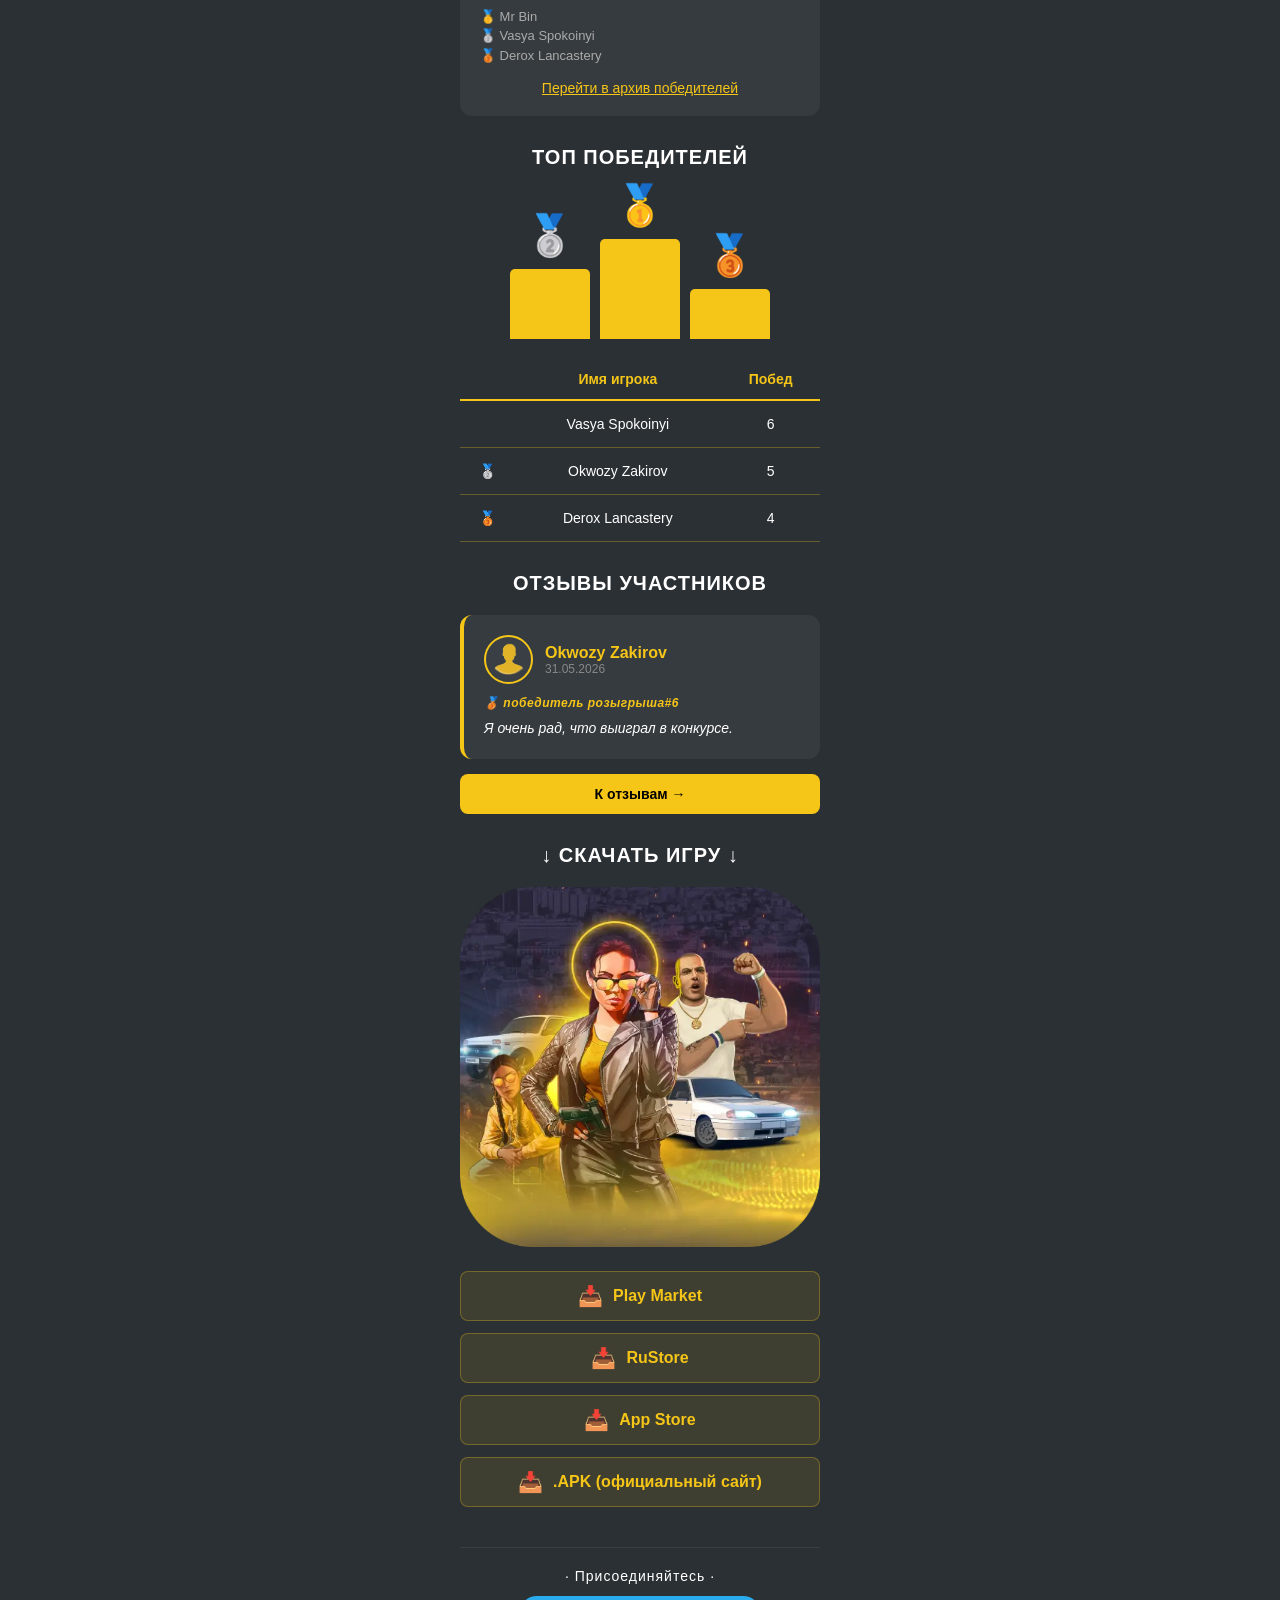
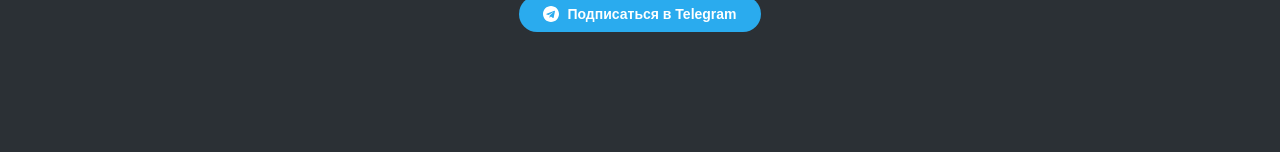
==== commit bf02646f: "Update index.html" ====
--- a/index.html
+++ b/index.html
@@ -339,6 +339,183 @@
         }
         .nav-btn .icon { font-size: 20px; margin-bottom: 4px; }
         .nav-btn.active { color: #f5c518; }
+
+        /* Стили для страницы акции "Приведи друга" */
+        .promo-page-header {
+            text-align: center;
+            margin-bottom: 30px;
+            padding: 20px;
+            background: linear-gradient(135deg, rgba(245, 197, 24, 0.1) 0%, rgba(245, 197, 24, 0.02) 100%);
+            border-radius: 12px;
+            border: 1px solid rgba(245, 197, 24, 0.3);
+        }
+        .promo-page-title {
+            font-size: 24px;
+            font-weight: bold;
+            color: #f5c518;
+            margin-bottom: 10px;
+        }
+        .promo-page-link {
+            color: #f5c518;
+            font-size: 12px;
+            text-decoration: underline;
+            cursor: pointer;
+        }
+        .participants-table {
+            width: 100%;
+            border-collapse: collapse;
+            margin-bottom: 30px;
+            background-color: rgba(255, 255, 255, 0.05);
+            border-radius: 12px;
+            overflow: hidden;
+        }
+        .participants-table th {
+            background-color: rgba(245, 197, 24, 0.15);
+            color: #f5c518;
+            font-size: 12px;
+            padding: 12px 8px;
+            text-align: center;
+            border-bottom: 2px solid rgba(245, 197, 24, 0.3);
+            font-weight: 600;
+        }
+        .participants-table td {
+            color: #ffffff;
+            font-size: 13px;
+            padding: 12px 8px;
+            text-align: center;
+            border-bottom: 1px solid rgba(245, 197, 24, 0.15);
+        }
+        .sev-coin-icon {
+            width: 16px;
+            height: 16px;
+            vertical-align: middle;
+            margin: 0 2px;
+        }
+        .transaction-history {
+            margin-bottom: 30px;
+        }
+        .transaction-table {
+            width: 100%;
+            border-collapse: collapse;
+            background-color: rgba(255, 255, 255, 0.05);
+            border-radius: 12px;
+            overflow: hidden;
+        }
+        .transaction-table th {
+            background-color: rgba(245, 197, 24, 0.15);
+            color: #f5c518;
+            font-size: 11px;
+            padding: 10px 6px;
+            text-align: center;
+            border-bottom: 2px solid rgba(245, 197, 24, 0.3);
+            font-weight: 600;
+        }
+        .transaction-table td {
+            color: #ffffff;
+            font-size: 12px;
+            padding: 10px 6px;
+            text-align: center;
+            border-bottom: 1px solid rgba(245, 197, 24, 0.15);
+        }
+        .archive-transactions-link {
+            display: block;
+            text-align: right;
+            color: #f5c518;
+            font-size: 11px;
+            text-decoration: underline;
+            margin: 10px 0;
+            cursor: pointer;
+        }
+        
+        /* Стили для каталога магазина */
+        .shop-section {
+            margin-top: 30px;
+        }
+        .shop-title {
+            font-size: 20px;
+            font-weight: bold;
+            text-align: center;
+            margin-bottom: 20px;
+            color: #ffffff;
+            letter-spacing: 1px;
+        }
+        .shop-item {
+            background-color: rgba(255, 255, 255, 0.03);
+            border: 1px solid rgba(245, 197, 24, 0.15);
+            border-radius: 12px;
+            padding: 15px;
+            margin-bottom: 15px;
+            display: flex;
+            align-items: center;
+            gap: 15px;
+        }
+        .shop-item-image {
+            width: 80px;
+            height: 80px;
+            border-radius: 8px;
+            object-fit: contain;
+            background-color: rgba(255, 255, 255, 0.05);
+            flex-shrink: 0;
+        }
+        .shop-item-info {
+            flex: 1;
+            text-align: center;
+        }
+        .shop-item-name {
+            font-size: 16px;
+            font-weight: bold;
+            color: #f5c518;
+            margin-bottom: 5px;
+        }
+        .shop-item-desc {
+            font-size: 13px;
+            color: #aaaaaa;
+        }
+        .shop-item-price {
+            background-color: #f5c518;
+            color: #000000;
+            padding: 8px 16px;
+            border-radius: 8px;
+            font-size: 13px;
+            font-weight: bold;
+            white-space: nowrap;
+            display: flex;
+            align-items: center;
+            gap: 5px;
+        }
+        .shop-item-price img {
+            width: 16px;
+            height: 16px;
+            vertical-align: middle;
+        }
+        .shop-delivery {
+            background-color: rgba(255, 255, 255, 0.03);
+            border: 1px solid rgba(245, 197, 24, 0.15);
+            border-radius: 12px;
+            padding: 20px;
+            margin-top: 20px;
+            text-align: center;
+        }
+        .shop-delivery-title {
+            font-size: 18px;
+            font-weight: bold;
+            color: #f5c518;
+            margin-bottom: 10px;
+            display: flex;
+            align-items: center;
+            justify-content: center;
+            gap: 10px;
+        }
+        .shop-delivery-text {
+            font-size: 13px;
+            color: #aaaaaa;
+            line-height: 1.5;
+        }
+        .shop-delivery-image {
+            width: 100px;
+            height: auto;
+            margin-bottom: 15px;
+        }
     </style>
 </head>
 <body>
@@ -421,7 +598,7 @@
             <div class="last-winners">
                 <div class="last-winners-header">ПОБЕДИТЕЛИ ПОСЛЕДНЕГО МЕРОПРИЯТИЯ:</div>
                 <div class="winner-info"><div class="winner-info-title">• Наименование события:</div><div class="winner-info-text">Розыгрыш #8</div></div>
-                <div class="winner-info"><div class="winner-info-title">• Награда:</div><div class="winner-info-text">🥇 500 000 игровых рублей<br>🥈 300 000 игровых рублей<br> 200 000 игровых рублей</div></div>
+                <div class="winner-info"><div class="winner-info-title">• Награда:</div><div class="winner-info-text"> 500 000 игровых рублей<br>🥈 300 000 игровых рублей<br>🥉 200 000 игровых рублей</div></div>
                 <div class="winner-info"><div class="winner-info-title">• Дата награждения:</div><div class="winner-info-text">08.08.2026</div></div>
                 <div class="winner-info"><div class="winner-info-title">• Победители:</div><div class="winner-info-text">🥇 Mr Bin<br>🥈 Vasya Spokoinyi<br>🥉 Derox Lancastery</div></div>
                 <div class="archive-link" onclick="showPage('events', null); setTimeout(() => document.getElementById('archive-section').scrollIntoView({behavior: 'smooth'}), 100)">Перейти в архив победителей</div>
@@ -432,12 +609,12 @@
                 <div class="podium">
                     <div class="podium-place podium-2"><div class="podium-medal">🥈</div><div class="podium-block"></div></div>
                     <div class="podium-place podium-1"><div class="podium-medal">🥇</div><div class="podium-block"></div></div>
-                    <div class="podium-place podium-3"><div class="podium-medal"></div><div class="podium-block"></div></div>
+                    <div class="podium-place podium-3"><div class="podium-medal">🥉</div><div class="podium-block"></div></div>
                 </div>
                 <table class="rating-table">
                     <thead><tr><th></th><th>Имя игрока</th><th>Побед</th></tr></thead>
                     <tbody>
-                        <tr><td>🥇</td><td>Vasya Spokoinyi</td><td>6</td></tr>
+                        <tr><td></td><td>Vasya Spokoinyi</td><td>6</td></tr>
                         <tr><td>🥈</td><td>Okwozy Zakirov</td><td>5</td></tr>
                         <tr><td>🥉</td><td>Derox Lancastery</td><td>4</td></tr>
                     </tbody>
@@ -483,7 +660,7 @@
     <section id="page-events" class="page">
         <div class="page-banner"><img src="https://bayanistic.github.io/severnyi-gm-data/images/banner-events.webp" alt="Баннер"></div>
         <div class="page-content">
-            <div class="category-header"> Активные мероприятия</div>
+            <div class="category-header">🔥 Активные мероприятия</div>
             <div class="event-card">
                 <img src="https://bayanistic.github.io/severnyi-gm-data/images/event-friend.webp" class="event-image">
                 <div class="event-content">
@@ -494,12 +671,12 @@
             <div class="event-card">
                 <img src="https://bayanistic.github.io/severnyi-gm-data/images/event-lottery.webp" class="event-image">
                 <div class="event-content">
-                    <div><div class="event-title">🎰 ЛОТЕРЕЯ</div><div class="event-description">Главный приз: Мотоцикл ИЖ Планета-1-6!</div></div>
+                    <div><div class="event-title"> ЛОТЕРЕЯ</div><div class="event-description">Главный приз: Мотоцикл ИЖ Планета-1-6!</div></div>
                     <button class="event-btn" onclick="showPage('event-lottery', null)">Подробнее →</button>
                 </div>
             </div>
 
-            <div class="category-header">📅 Планируемые мероприятия</div>
+            <div class="category-header"> Планируемые мероприятия</div>
             <div class="event-card">
                 <img src="https://bayanistic.github.io/severnyi-gm-data/images/plan-prize-drawing.png" class="event-image">
                 <div class="event-content">
@@ -559,7 +736,7 @@
                     <div class="archive-card-date">02.05.2026</div>
                 </div>
                 <div class="archive-winners-list">
-                    <div class="archive-winner place-1"><span class="archive-winner-place"></span><span class="archive-winner-name">Derox Lancastery</span><span class="archive-winner-prize">1 000 000 ₽</span></div>
+                    <div class="archive-winner place-1"><span class="archive-winner-place">🥇</span><span class="archive-winner-name">Derox Lancastery</span><span class="archive-winner-prize">1 000 000 ₽</span></div>
                     <div class="archive-winner place-2"><span class="archive-winner-place">🥈</span><span class="archive-winner-name">Ivan Jackson</span><span class="archive-winner-prize">600 000 ₽</span></div>
                     <div class="archive-winner place-3"><span class="archive-winner-place">🥉</span><span class="archive-winner-name">Vasya Spokoinyi</span><span class="archive-winner-prize">400 000 ₽</span></div>
                 </div>
@@ -573,7 +750,7 @@
                 <div class="archive-winners-list">
                     <div class="archive-winner place-1"><span class="archive-winner-place">🥇</span><span class="archive-winner-name">Okwozy Zakirov</span><span class="archive-winner-prize">250 000 ₽</span></div>
                     <div class="archive-winner place-2"><span class="archive-winner-place">🥈</span><span class="archive-winner-name">Ivan Jackson</span><span class="archive-winner-prize">150 000 ₽</span></div>
-                    <div class="archive-winner place-3"><span class="archive-winner-place">🥉</span><span class="archive-winner-name">Vasya Spokoinyi</span><span class="archive-winner-prize">100 000 ₽</span></div>
+                    <div class="archive-winner place-3"><span class="archive-winner-place"></span><span class="archive-winner-name">Vasya Spokoinyi</span><span class="archive-winner-prize">100 000 ₽</span></div>
                 </div>
             </div>
 
@@ -583,9 +760,9 @@
                     <div class="archive-card-date">28.03.2026</div>
                 </div>
                 <div class="archive-winners-list">
-                    <div class="archive-winner place-1"><span class="archive-winner-place">🥇</span><span class="archive-winner-name">Ivan Jackson</span><span class="archive-winner-prize">300 000 ₽</span></div>
-                    <div class="archive-winner place-2"><span class="archive-winner-place"></span><span class="archive-winner-name">Vasya Spokoinyi</span><span class="archive-winner-prize">200 000 ₽</span></div>
-                    <div class="archive-winner place-3"><span class="archive-winner-place">🥉</span><span class="archive-winner-name">Okwozy Zakirov</span><span class="archive-winner-prize">100 000 ₽</span></div>
+                    <div class="archive-winner place-1"><span class="archive-winner-place"></span><span class="archive-winner-name">Ivan Jackson</span><span class="archive-winner-prize">300 000 ₽</span></div>
+                    <div class="archive-winner place-2"><span class="archive-winner-place">🥈</span><span class="archive-winner-name">Vasya Spokoinyi</span><span class="archive-winner-prize">200 000 ₽</span></div>
+                    <div class="archive-winner place-3"><span class="archive-winner-place"></span><span class="archive-winner-name">Okwozy Zakirov</span><span class="archive-winner-prize">100 000 ₽</span></div>
                 </div>
             </div>
 
@@ -637,7 +814,7 @@
                     <div class="archive-card-date">10.01.2026</div>
                 </div>
                 <div class="archive-winners-list">
-                    <div class="archive-winner place-1"><span class="archive-winner-place"></span><span class="archive-winner-name">Zizka Curitsa</span><span class="archive-winner-prize">25 000 ₽</span></div>
+                    <div class="archive-winner place-1"><span class="archive-winner-place">🥇</span><span class="archive-winner-name">Zizka Curitsa</span><span class="archive-winner-prize">25 000 ₽</span></div>
                 </div>
             </div>
 
@@ -648,29 +825,164 @@
         </div>
     </section>
 
+    <!-- Страница акции "Приведи друга" с каталогом магазина -->
     <section id="page-event-friend" class="page">
-        <div class="page-banner"><img src="https://bayanistic.github.io/severnyi-gm-data/images/banner-events.webp" alt="Баннер"></div>
+        <div class="page-banner">
+            <img src="https://bayanistic.github.io/severnyi-gm-data/images/banner-friend.webp" alt="Баннер акции">
+        </div>
         <div class="page-content">
             <button class="back-btn" onclick="showPage('events', null)"><i class="fas fa-arrow-left"></i> Назад к мероприятиям</button>
-            <div class="event-detail-header">
-                <div class="event-detail-title">АКЦИЯ "ПРИВЕДИ ДРУГА"</div>
-            </div>
-            <img src="https://bayanistic.github.io/severnyi-gm-data/images/event-friend.webp" class="event-detail-img">
-            <div class="event-detail-text">
-                <p>Приглашайте своих друзей в игру и получайте ценные награды за их активность!</p>
-                <p><strong>🎁 Ваши награды:</strong><br>
-                • За каждого друга, достигшего 5 уровня, вы получаете <strong>SevCoins</strong>.<br>
-                • Топ-3 самых активных приглашателя по итогам месяца получают эксклюзивные <strong>SevDiamonds</strong>.</p>
-                <p><strong>📌 Условия:</strong><br>
-                • Друг должен быть новым игроком (ранее не регистрировался).<br>
-                • Награда начисляется автоматически в течение 24 часов после достижения другом 5 уровня.</p>
-            </div>
-            <button class="copy-btn" onclick="openTelegram()">Узнать свою реферальную ссылку в Telegram</button>
+            
+            <div class="promo-page-header">
+                <div class="promo-page-title">АКЦИЯ "ПРИВЕДИ ДРУГА"</div>
+                <div class="promo-page-link" onclick="showPage('rule-friend', null)">правила акции</div>
+            </div>
+
+            <h3 style="text-align: center; margin-bottom: 20px; color: #ffffff;">ТАБЛИЦА УЧАСТНИКОВ</h3>
+            
+            <div style="text-align: center; margin-bottom: 20px;">
+                <img src="https://bayanistic.github.io/severnyi-gm-data/images/dome-icon.webp" alt="Участники" style="width: 150px; height: auto;">
+            </div>
+
+            <table class="participants-table">
+                <thead>
+                    <tr>
+                        <th>Участник</th>
+                        <th>Приглашено</th>
+                        <th>СевАктивы</th>
+                    </tr>
+                </thead>
+                <tbody>
+                    <tr>
+                        <td>Artem_West</td>
+                        <td>0</td>
+                        <td>
+                            <img src="https://bayanistic.github.io/severnyi-gm-data/images/coin-icon.webp" alt="SevCoin" class="sev-coin-icon"> 0
+                            <img src="https://bayanistic.github.io/severnyi-gm-data/images/diamond-icon.webp" alt="SevDiamond" class="sev-coin-icon"> 0
+                        </td>
+                    </tr>
+                </tbody>
+            </table>
+
+            <div class="transaction-history">
+                <h3 style="text-align: center; margin-bottom: 5px; color: #ffffff;">ИСТОРИЯ ТРАНЗАКЦИЙ</h3>
+                <div style="text-align: center; color: #f5c518; font-size: 12px; margin-bottom: 20px;">за май</div>
+                
+                <div style="text-align: center; margin-bottom: 20px;">
+                    <img src="https://bayanistic.github.io/severnyi-gm-data/images/transactions-dome.webp" alt="Транзакции" style="width: 150px; height: auto;">
+                </div>
+
+                <table class="transaction-table">
+                    <thead>
+                        <tr>
+                            <th>Дата</th>
+                            <th>Участник</th>
+                            <th>Вид транзакции</th>
+                            <th>Валюта</th>
+                        </tr>
+                    </thead>
+                    <tbody>
+                        <tr>
+                            <td>—</td>
+                            <td>—</td>
+                            <td>—</td>
+                            <td>
+                                <img src="https://bayanistic.github.io/severnyi-gm-data/images/coin-icon.webp" alt="SevCoin" class="sev-coin-icon"> 0<br>
+                                <img src="https://bayanistic.github.io/severnyi-gm-data/images/diamond-icon.webp" alt="SevDiamond" class="sev-coin-icon"> 0
+                            </td>
+                        </tr>
+                    </tbody>
+                </table>
+                
+                <div class="archive-transactions-link" onclick="alert('Архив транзакций')">архив транзакций</div>
+            </div>
+
+            <!-- КАТАЛОГ МАГАЗИНА -->
+            <div class="shop-section">
+                <div class="shop-title">🛒 МАГАЗИН</div>
+                
+                <!-- Товар 1: 5 000 игровых рублей -->
+                <div class="shop-item">
+                    <img src="https://bayanistic.github.io/severnyi-gm-data/images/shop-wallet-5k.webp" alt="Кошелек 5000" class="shop-item-image">
+                    <div class="shop-item-info">
+                        <div class="shop-item-name">5 000</div>
+                        <div class="shop-item-desc">игровых рублей</div>
+                    </div>
+                    <div class="shop-item-price">
+                        1 <img src="https://bayanistic.github.io/severnyi-gm-data/images/coin-icon.webp" alt="SevCoin">
+                    </div>
+                </div>
+
+                <!-- Товар 2: 50 000 игровых рублей -->
+                <div class="shop-item">
+                    <img src="https://bayanistic.github.io/severnyi-gm-data/images/shop-wallet-50k.webp" alt="Кошелек 50000" class="shop-item-image">
+                    <div class="shop-item-info">
+                        <div class="shop-item-name">50 000</div>
+                        <div class="shop-item-desc">игровых рублей</div>
+                    </div>
+                    <div class="shop-item-price">
+                        1 <img src="https://bayanistic.github.io/severnyi-gm-data/images/diamond-icon.webp" alt="SevDiamond">
+                    </div>
+                </div>
+
+                <!-- Товар 3: Ремонтный набор -->
+                <div class="shop-item">
+                    <img src="https://bayanistic.github.io/severnyi-gm-data/images/shop-repair-kit.webp" alt="Ремонтный набор" class="shop-item-image">
+                    <div class="shop-item-info">
+                        <div class="shop-item-name">Ремонтный набор</div>
+                        <div class="shop-item-desc">3шт</div>
+                    </div>
+                    <div class="shop-item-price">
+                        2 <img src="https://bayanistic.github.io/severnyi-gm-data/images/coin-icon.webp" alt="SevCoin">
+                    </div>
+                </div>
+
+                <!-- Товар 4: Скин Renzo the Champion -->
+                <div class="shop-item">
+                    <img src="https://bayanistic.github.io/severnyi-gm-data/images/shop-skin-renzo.webp" alt="Скин Renzo" class="shop-item-image">
+                    <div class="shop-item-info">
+                        <div class="shop-item-name">Скин Renzo the Champion</div>
+                        <div class="shop-item-desc"></div>
+                    </div>
+                    <div class="shop-item-price">
+                        80 <img src="https://bayanistic.github.io/severnyi-gm-data/images/coin-icon.webp" alt="SevCoin"> | 8 <img src="https://bayanistic.github.io/severnyi-gm-data/images/diamond-icon.webp" alt="SevDiamond">
+                    </div>
+                </div>
+
+                <!-- Товар 5: Шарф Nike Red -->
+                <div class="shop-item">
+                    <img src="https://bayanistic.github.io/severnyi-gm-data/images/shop-scarf-nike.webp" alt="Шарф Nike" class="shop-item-image">
+                    <div class="shop-item-info">
+                        <div class="shop-item-name">Шарф Nike</div>
+                        <div class="shop-item-desc">Red</div>
+                    </div>
+                    <div class="shop-item-price">
+                        2 <img src="https://bayanistic.github.io/severnyi-gm-data/images/coin-icon.webp" alt="SevCoin">
+                    </div>
+                </div>
+
+                <!-- Блок "Поставка" -->
+                <div class="shop-delivery">
+                    <img src="https://bayanistic.github.io/severnyi-gm-data/images/shop-truck.webp" alt="Грузовик" class="shop-delivery-image">
+                    <div class="shop-delivery-title">
+                        📦 ПОСТАВКА 
+                    </div>
+                    <div class="shop-delivery-text">
+                        Наш грузовик приезжает по воскресеньям.<br>
+                        Интервал поставок может меняться...
+                    </div>
+                </div>
+            </div>
+
+            <div class="social-footer">
+                <div class="social-footer-text">· Присоединяйтесь ·</div>
+                <button class="tg-join-btn" onclick="openTelegramChannel()"><svg viewBox="0 0 24 24"><path d="M12 0C5.373 0 0 5.373 0 12s5.373 12 12 12 12-5.373 12-12S18.627 0 12 0zm5.894 8.221l-1.97 9.28c-.145.658-.537.818-1.084.508l-3-2.21-1.446 1.394c-.14.18-.357.295-.6.295l.213-3.053 5.56-5.022c.242-.213-.054-.333-.373-.121l-6.869 4.326-2.96-.924c-.64-.203-.658-.64.135-.954l11.566-4.458c.538-.196 1.006.128.828.939z"/></svg>Подписаться в Telegram</button>
+            </div>
         </div>
     </section>
 
     <section id="page-event-lottery" class="page">
-        <div class="page-banner"><img src="https://bayanistic.github.io/severnyi-gm-data/images/banner-events.webp" alt="Баннер"></div>
+        <div class="page-banner"><img src="https://bayanistic.github.io/severnyi-gm-data/images/banner-lottery.webp" alt="Баннер лотереи"></div>
         <div class="page-content">
             <button class="back-btn" onclick="showPage('events', null)"><i class="fas fa-arrow-left"></i> Назад к мероприятиям</button>
             <div class="event-detail-header">
@@ -708,7 +1020,7 @@
             </div>
             <div class="rules-list">
                 <div class="rules-item" onclick="showPage('rule-privacy', null)"><div class="rules-item-title">📄 Политика конфиденциальности</div><div class="rules-item-text" style="color: #888; font-size: 12px;">Нажмите, чтобы открыть документ →</div></div>
-                <div class="rules-item" onclick="showPage('rule-terms', null)"><div class="rules-item-title">📄 Условия использования</div><div class="rules-item-text" style="color: #888; font-size: 12px;">Нажмите, чтобы открыть документ →</div></div>
+                <div class="rules-item" onclick="showPage('rule-terms', null)"><div class="rules-item-title"> Условия использования</div><div class="rules-item-text" style="color: #888; font-size: 12px;">Нажмите, чтобы открыть документ →</div></div>
             </div>
             <div class="social-footer">
                 <div class="social-footer-text">· Присоединяйтесь ·</div>
@@ -718,7 +1030,7 @@
     </section>
 
     <section id="page-rule-lottery" class="page">
-        <div class="page-banner"><img src="https://bayanistic.github.io/severnyi-gm-data/images/banner-rules.webp" alt="Баннер"></div>
+        <div class="page-banner"><img src="https://bayanistic.github.io/severnyi-gm-data/images/banner-rules-lottery.webp" alt="Баннер правил розыгрышей"></div>
         <div class="page-content document-page">
             <button class="back-btn" onclick="showPage('rules', null)"><i class="fas fa-arrow-left"></i> Назад к правилам</button>
             <div class="doc-header"><div class="doc-title">Правила розыгрышей</div></div>
@@ -726,7 +1038,7 @@
             <div class="doc-section">
                 <div class="doc-section-title">1. ОСНОВНЫЕ ТЕРМИНЫ И ОПРЕДЕЛЕНИЯ</div>
                 <div class="doc-text"><strong>1.1 Организатор розыгрыша.</strong> Организатор розыгрыша – ведущий розыгрыша. Организатором розыгрыша является канал "Severnyi | Grand Mobile²⁶".
-<strong>1.2 Участник розыгрыша.</strong> Участник розыгрыша – лицо, изъявившее желание учувствовать в розыгрыше. В качестве Участников розыгрыша могут выступать подписчики канала "Severnyi | Grand Mobile²⁶"
+<strong>1.2 Участник розыгрыша.</strong> Участник розыгрыша – лицо, изъявившее желание учувствовать в розыгрыше. В качестве Участников розыгрыша могут выступать подписчики канала "Severnyi | Grand Mobile²"
 <strong>1.3 Приз.</strong> Приз – объект розыгрыша.
 <strong>1.4 Победитель розыгрыша.</strong> Победитель розыгрыша – это Участник розыгрыша, который выиграл.
 <strong>1.5 Рандомайзер.</strong> Рандомайзер – это генератор случайных чисел, предназначенный для случайного выбора победителя.</div>
@@ -784,7 +1096,7 @@
     </section>
 
     <section id="page-rule-friend" class="page">
-        <div class="page-banner"><img src="https://bayanistic.github.io/severnyi-gm-data/images/banner-rules.webp" alt="Баннер"></div>
+        <div class="page-banner"><img src="https://bayanistic.github.io/severnyi-gm-data/images/banner-rules-friend.webp" alt="Баннер правил акции"></div>
         <div class="page-content document-page">
             <button class="back-btn" onclick="showPage('rules', null)"><i class="fas fa-arrow-left"></i> Назад к правилам</button>
             <div class="doc-header"><div class="doc-title">Правила акции "Приведи друга"</div></div>
@@ -847,7 +1159,7 @@
     </section>
 
     <section id="page-rule-privacy" class="page">
-        <div class="page-banner"><img src="https://bayanistic.github.io/severnyi-gm-data/images/banner-rules.webp" alt="Баннер"></div>
+        <div class="page-banner"><img src="https://bayanistic.github.io/severnyi-gm-data/images/banner-rules-privacy.webp" alt="Баннер политики"></div>
         <div class="page-content document-page">
             <button class="back-btn" onclick="showPage('rules', null)"><i class="fas fa-arrow-left"></i> Назад к правилам</button>
             <div class="doc-header"><div class="doc-title">Политика конфиденциальности</div></div>
@@ -906,7 +1218,7 @@
     </section>
 
     <section id="page-rule-terms" class="page">
-        <div class="page-banner"><img src="https://bayanistic.github.io/severnyi-gm-data/images/banner-rules.webp" alt="Баннер"></div>
+        <div class="page-banner"><img src="https://bayanistic.github.io/severnyi-gm-data/images/banner-rules-terms.webp" alt="Баннер условий"></div>
         <div class="page-content document-page">
             <button class="back-btn" onclick="showPage('rules', null)"><i class="fas fa-arrow-left"></i> Назад к правилам</button>
             <div class="doc-header"><div class="doc-title">Условия использования</div></div>
@@ -1041,7 +1353,7 @@
                     </div>
                 </div>
                 <div class="review-text">
-                    <span class="winner-badge">🥇 победитель мероприятия прятки#1</span>
+                    <span class="winner-badge"> победитель мероприятия прятки#1</span>
                     Мероприятие очень интересное, понравилось. Приз прислали быстро, спасибо вашему каналу!
                 </div>
             </div>
@@ -1055,7 +1367,7 @@
                     </div>
                 </div>
                 <div class="review-text">
-                    <span class="winner-badge">🥇 победитель совместного розыгрыша#1</span>
+                    <span class="winner-badge"> победитель совместного розыгрыша#1</span>
                     Очень прикольный конкурс. Ещё нет ни одного канала, который разыгрывает деньги.
                 </div>
             </div>
@@ -1255,7 +1567,7 @@
     <nav class="bottom-nav">
         <button class="nav-btn active" onclick="showPage('home', this)"><span class="icon">🏠</span> Главная</button>
         <button class="nav-btn" onclick="showPage('events', this)"><span class="icon">🎊</span> SevEvents</button>
-        <button class="nav-btn" onclick="showPage('rules', this)"><span class="icon">📜</span> Правила</button>
+        <button class="nav-btn" onclick="showPage('rules', this)"><span class="icon"></span> Правила</button>
         <button class="nav-btn" onclick="showPage('rating', this)"><span class="icon">🏆</span> Рейтинг</button>
         <button class="nav-btn" onclick="showPage('reviews', this)"><span class="icon">⭐</span> Отзывы</button>
     </nav>
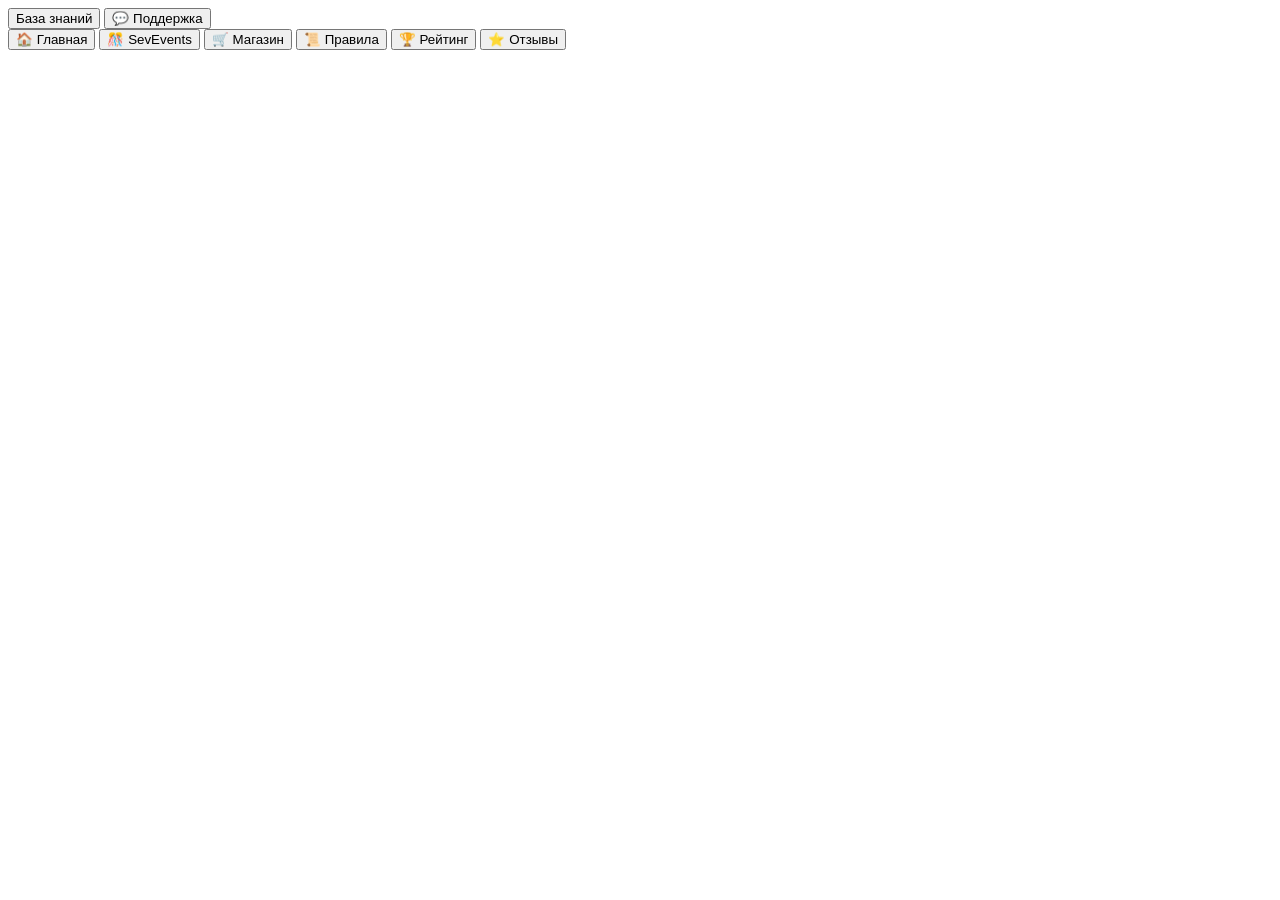
==== commit ed758e24: "Update index.html" ====
--- a/index.html
+++ b/index.html
@@ -1,4 +1,3 @@
-
 <!DOCTYPE html>
 <html lang="ru">
 <head>
@@ -7,1617 +6,30 @@
     <title>Severnyi | Grand Mobile</title>
     <script src="https://telegram.org/js/telegram-web-app.js"></script>
     <link rel="stylesheet" href="https://cdnjs.cloudflare.com/ajax/libs/font-awesome/6.4.0/css/all.min.css">
-    <style>
-        body {
-            background-color: #2b3035;
-            color: #ffffff;
-            font-family: -apple-system, BlinkMacSystemFont, "Segoe UI", Roboto, Helvetica, Arial, sans-serif;
-            margin: 0;
-            padding: 0;
-            padding-bottom: 80px;
-            display: flex;
-            flex-direction: column;
-            align-items: center;
-            min-height: 100vh;
-        }
-
-        .page {
-            display: none;
-            width: 100%;
-            max-width: 400px;
-            padding: 0;
-            box-sizing: border-box;
-            animation: fadeIn 0.3s ease;
-        }
-
-        .page.active { display: block; }
-
-        @keyframes fadeIn {
-            from { opacity: 0; transform: translateY(10px); }
-            to { opacity: 1; transform: translateY(0); }
-        }
-
-        .top-actions {
-            position: fixed;
-            top: 0;
-            right: 0;
-            gap: 15px;
-            padding: 12px 20px;
-            width: 100%;
-            max-width: 400px;
-            box-sizing: border-box;
-            z-index: 1001;
-            background-color: rgba(43, 48, 53, 0.95);
-            backdrop-filter: blur(8px);
-            border-bottom: 1px solid rgba(245, 197, 24, 0.2);
-            display: flex;
-            justify-content: flex-end;
-        }
-
-        .top-btn {
-            background: rgba(245, 197, 24, 0.1);
-            border: 1px solid #f5c518;
-            border-radius: 8px;
-            padding: 8px 12px;
-            color: #f5c518;
-            font-size: 12px;
-            cursor: pointer;
-            display: flex;
-            align-items: center;
-            gap: 5px;
-        }
-        .top-btn:active { background: rgba(245, 197, 24, 0.2); }
-        .top-btn .icon { font-size: 16px; }
-
-        .page-banner { width: 100%; height: auto; display: block; margin-top: 50px; margin-bottom: 20px; }
-        .page-banner img { width: 100%; height: auto; display: block; }
-        
-        .page-content { padding: 0 20px 20px; }
-
-        .promo-section { margin-bottom: 15px; }
-        .promo-card {
-            border: 2px solid #f5c518;
-            border-radius: 12px;
-            padding: 12px;
-            text-align: center;
-            background-color: rgba(245, 197, 24, 0.05);
-            box-shadow: 0 0 15px rgba(245, 197, 24, 0.2);
-            margin-bottom: 12px;
-        }
-        .promo-title { font-size: 12px; letter-spacing: 2px; margin-bottom: 3px; color: #ffffff; }
-        .promo-code { color: #f5c518; font-size: 22px; font-weight: bold; margin: 3px 0; }
-        .promo-condition { font-size: 10px; color: #aaaaaa; font-style: italic; margin-bottom: 10px; }
-        .reward-box { background-color: rgba(255, 255, 255, 0.1); border-radius: 8px; padding: 8px; }
-        .reward-vip { background-color: #ffffff; color: #000000; padding: 2px 8px; border-radius: 4px; font-weight: bold; font-size: 10px; display: inline-block; margin-bottom: 4px; }
-        .reward-text { font-size: 13px; margin: 2px 0; color: #ffffff; }
-        .reward-plus { color: #f5c518; font-size: 14px; margin: 2px 0; }
-        .reward-money { color: #f5c518; font-size: 14px; font-weight: bold; }
-        .copy-btn {
-            background-color: #f5c518; color: #000000; border: none; padding: 8px 16px;
-            border-radius: 8px; font-size: 12px; font-weight: bold; cursor: pointer; margin-top: 10px; width: 100%;
-        }
-        .copy-btn:active { background-color: #d4a910; }
-
-        .temp-promo-card {
-            border: 2px dashed #f5c518; border-radius: 12px; padding: 12px;
-            background: linear-gradient(135deg, rgba(245, 197, 24, 0.1) 0%, rgba(245, 197, 24, 0.02) 100%);
-            position: relative; margin-bottom: 15px;
-        }
-        .temp-promo-badge {
-            position: absolute; top: -10px; right: 15px; background-color: #ff4444; color: white;
-            padding: 2px 8px; border-radius: 10px; font-size: 9px; font-weight: bold; letter-spacing: 1px;
-        }
-        .temp-promo-title { font-size: 11px; letter-spacing: 1px; color: #aaaaaa; margin-bottom: 3px; }
-        .temp-promo-code { color: #f5c518; font-size: 20px; font-weight: bold; margin: 3px 0; letter-spacing: 2px; }
-        .temp-promo-rewards { margin-top: 10px; padding-top: 10px; border-top: 1px dashed rgba(245, 197, 24, 0.3); }
-        .temp-reward-item { font-size: 11px; color: #ffffff; margin: 4px 0; display: flex; align-items: center; gap: 8px; }
-        .temp-reward-item i { color: #f5c518; font-size: 12px; width: 14px; }
-        .temp-copy-btn {
-            background-color: transparent; color: #f5c518; border: 1px solid #f5c518; padding: 7px 16px;
-            border-radius: 8px; font-size: 11px; font-weight: bold; cursor: pointer; margin-top: 10px; width: 100%;
-            display: flex; align-items: center; justify-content: center; gap: 8px;
-        }
-        .temp-copy-btn:active { background-color: rgba(245, 197, 24, 0.1); }
-
-        .advantages-section { margin-bottom: 30px; }
-        .section-header { font-size: 20px; font-weight: bold; text-align: center; margin-bottom: 20px; color: #ffffff; letter-spacing: 1px; }
-        .advantages-carousel {
-            display: flex; overflow-x: auto; scroll-snap-type: x mandatory; gap: 15px; padding: 10px 0; -webkit-overflow-scrolling: touch;
-        }
-        .advantages-carousel::-webkit-scrollbar { display: none; }
-        .advantage-card {
-            flex: 0 0 200px; scroll-snap-align: center; background-color: rgba(245, 197, 24, 0.05);
-            border: 1px solid rgba(245, 197, 24, 0.2); border-radius: 12px; padding: 20px 15px; text-align: center;
-        }
-        .advantage-icon { margin: 0 auto 15px; color: #f5c518; font-size: 36px; display: flex; align-items: center; justify-content: center; height: 50px; }
-        .advantage-icon i { font-size: 36px; }
-        .advantage-text { font-size: 14px; color: #ffffff; line-height: 1.4; }
-
-        .events-preview, .events-full { margin-bottom: 30px; }
-        .category-header {
-            font-size: 16px; font-weight: bold; color: #f5c518; margin: 25px 0 15px 0;
-            padding-bottom: 8px; border-bottom: 1px solid rgba(245, 197, 24, 0.3);
-            display: flex; align-items: center; gap: 8px;
-        }
-        .event-card-preview, .event-card {
-            display: flex; align-items: center; background-color: rgba(255, 255, 255, 0.05);
-            border-radius: 12px; padding: 15px; margin-bottom: 15px; border: 1px solid rgba(245, 197, 24, 0.2);
-        }
-        .event-image-preview { width: 80px; height: 80px; border-radius: 10px; object-fit: cover; margin-right: 15px; flex-shrink: 0; }
-        .event-image { width: 200px; height: 200px; border-radius: 10px; object-fit: cover; margin-right: 15px; flex-shrink: 0; }
-        .event-content-preview, .event-content { flex: 1; display: flex; flex-direction: column; justify-content: space-between; }
-        .event-title-preview, .event-title { font-size: 14px; font-weight: bold; color: #ffffff; margin: 0 0 5px 0; line-height: 1.3; }
-        .event-description-preview, .event-description { font-size: 12px; color: #aaaaaa; margin: 0; line-height: 1.4; }
-        .event-btn {
-            background-color: #f5c518; color: #000000; border: none; padding: 8px 16px; border-radius: 8px;
-            font-size: 13px; font-weight: bold; cursor: pointer; align-self: flex-start; margin-top: 10px;
-        }
-        .event-btn:active { background-color: #d4a910; }
-        .view-all-btn {
-            display: block; text-align: center; background-color: #f5c518; color: #000000; padding: 12px 20px;
-            border-radius: 8px; font-size: 14px; font-weight: bold; cursor: pointer; text-decoration: none; margin-top: 15px; width: 100%; border: none;
-        }
-        .view-all-btn:active { background-color: #d4a910; }
-
-        .back-btn {
-            background-color: rgba(255, 255, 255, 0.1); color: #ffffff; border: 1px solid rgba(255, 255, 255, 0.2);
-            padding: 10px 20px; border-radius: 8px; font-size: 14px; cursor: pointer; width: 100%; margin-bottom: 20px;
-            display: flex; align-items: center; justify-content: center; gap: 8px;
-        }
-        .back-btn:active { background-color: rgba(255, 255, 255, 0.2); }
-
-        .archive-card {
-            background-color: rgba(255, 255, 255, 0.05);
-            border: 1px solid rgba(245, 197, 24, 0.2);
-            border-radius: 12px;
-            padding: 15px;
-            margin-bottom: 15px;
-        }
-        .archive-card-header {
-            display: flex;
-            justify-content: space-between;
-            align-items: center;
-            margin-bottom: 12px;
-            padding-bottom: 10px;
-            border-bottom: 1px solid rgba(245, 197, 24, 0.2);
-        }
-        .archive-card-date { font-size: 12px; color: #aaaaaa; }
-        .archive-card-title { font-size: 14px; font-weight: bold; color: #f5c518; }
-        .archive-winners-list { display: flex; flex-direction: column; gap: 8px; }
-        .archive-winner {
-            display: flex; justify-content: space-between; align-items: center;
-            padding: 8px; background-color: rgba(255, 255, 255, 0.03); border-radius: 6px;
-        }
-        .archive-winner-place { font-size: 16px; margin-right: 10px; }
-        .archive-winner-name { flex: 1; font-size: 13px; color: #ffffff; }
-        .archive-winner-prize { font-size: 12px; color: #f5c518; font-weight: bold; white-space: nowrap; margin-left: 10px; }
-        .archive-winner.place-1 .archive-winner-prize { color: #FFD700; }
-        .archive-winner.place-2 .archive-winner-prize { color: #C0C0C0; }
-        .archive-winner.place-3 .archive-winner-prize { color: #CD7F32; }
-
-        .last-winners { background-color: rgba(255, 255, 255, 0.05); border-radius: 12px; padding: 20px; margin-bottom: 30px; }
-        .last-winners-header { font-size: 18px; font-weight: bold; text-align: center; margin-bottom: 15px; color: #f5c518; }
-        .winner-info { margin-bottom: 15px; }
-        .winner-info-title { font-size: 13px; color: #f5c518; margin-bottom: 8px; font-weight: bold; }
-        .winner-info-text { font-size: 13px; color: #aaaaaa; line-height: 1.5; }
-        .archive-link { display: block; text-align: center; color: #f5c518; text-decoration: underline; font-size: 14px; margin-top: 15px; cursor: pointer; }
-
-        .top-winners { margin-bottom: 30px; }
-        .podium { display: flex; justify-content: center; align-items: flex-end; height: 150px; margin-bottom: 20px; gap: 10px; }
-        .podium-place { display: flex; flex-direction: column; align-items: center; }
-        .podium-medal { font-size: 40px; margin-bottom: 10px; }
-        .podium-block { width: 80px; background-color: #f5c518; border-radius: 5px 5px 0 0; }
-        .podium-1 .podium-block { height: 100px; }
-        .podium-2 .podium-block { height: 70px; }
-        .podium-3 .podium-block { height: 50px; }
-        .rating-table { width: 100%; border-collapse: collapse; margin-bottom: 20px; }
-        .rating-table th { color: #f5c518; font-size: 14px; padding: 12px 8px; text-align: center; border-bottom: 2px solid #f5c518; font-weight: 600; }
-        .rating-table td { color: #ffffff; font-size: 14px; padding: 15px 8px; text-align: center; border-bottom: 1px solid rgba(245, 197, 24, 0.3); }
-
-        .reviews-preview, .reviews-full { margin-bottom: 30px; }
-        .review-card, .review-card-preview {
-            background-color: rgba(255, 255, 255, 0.05); border-radius: 12px; padding: 20px;
-            margin-bottom: 15px; border-left: 4px solid #f5c518;
-        }
-        .review-header { display: flex; align-items: center; gap: 12px; margin-bottom: 10px; }
-        .review-avatar {
-            width: 45px; height: 45px; border-radius: 50%; object-fit: cover;
-            border: 2px solid #f5c518; background-color: #3a3f45;
-        }
-        .review-author-info { display: flex; flex-direction: column; }
-        .review-author, .review-author-preview { font-size: 16px; font-weight: bold; color: #f5c518; }
-        .review-date, .review-date-preview { font-size: 12px; color: #888; }
-        
-        .winner-badge {
-            color: #f5c518;
-            font-size: 12px;
-            font-weight: bold;
-            display: block;
-            margin-bottom: 6px;
-            letter-spacing: 0.5px;
-        }
-
-        .review-text, .review-text-preview { font-size: 14px; color: #ffffff; line-height: 1.5; font-style: italic; }
-
-        .forum-topic {
-            background-color: rgba(255, 255, 255, 0.05); border-radius: 10px; margin-bottom: 12px; overflow: hidden;
-            border: 1px solid rgba(245, 197, 24, 0.1);
-        }
-        .forum-topic-header {
-            padding: 15px; cursor: pointer; display: flex; justify-content: space-between; align-items: center;
-            font-weight: bold; color: #ffffff; font-size: 15px; transition: background 0.2s;
-        }
-        .forum-topic-header:active { background-color: rgba(245, 197, 24, 0.1); }
-        .forum-topic-header i { color: #f5c518; transition: transform 0.3s; }
-        .forum-topic.active .forum-topic-header i { transform: rotate(180deg); }
-        .forum-topic-content {
-            display: none; padding: 0 15px 15px; color: #cccccc; font-size: 14px; line-height: 1.6;
-            border-top: 1px solid rgba(245, 197, 24, 0.2); padding-top: 15px;
-        }
-        .forum-topic.active .forum-topic-content { display: block; }
-        .forum-tag {
-            display: inline-block; background: rgba(245, 197, 24, 0.2); color: #f5c518;
-            padding: 2px 8px; border-radius: 4px; font-size: 10px; margin-right: 8px; vertical-align: middle;
-        }
-
-        .support-section-new {
-            background-color: rgba(255, 255, 255, 0.05); border-radius: 12px; padding: 30px 20px; text-align: center; margin-bottom: 30px;
-        }
-        .support-icon-large { font-size: 48px; color: #f5c518; margin-bottom: 20px; }
-        .support-title-new { font-size: 22px; font-weight: bold; margin-bottom: 15px; color: #ffffff; }
-        .support-text-new { font-size: 15px; color: #aaaaaa; line-height: 1.8; margin-bottom: 25px; white-space: pre-line; }
-        .support-main-btn {
-            display: flex; align-items: center; justify-content: center; gap: 10px;
-            background-color: #2AABEE; color: white; border: none; padding: 14px 24px;
-            border-radius: 12px; font-size: 16px; font-weight: bold; cursor: pointer; width: 100%; text-decoration: none;
-        }
-        .support-main-btn:active { background-color: #229ED9; }
-
-        .rules-grid { display: grid; grid-template-columns: 1fr 1fr; gap: 20px; margin-bottom: 30px; }
-        .rule-card {
-            background-color: rgba(245, 197, 24, 0.05); border: 2px solid rgba(245, 197, 24, 0.3);
-            border-radius: 12px; padding: 20px 15px; text-align: center; cursor: pointer; transition: all 0.3s;
-        }
-        .rule-card:active { background-color: rgba(245, 197, 24, 0.1); transform: scale(0.98); }
-        .rule-icon { width: 80px; height: 80px; margin: 0 auto 15px; }
-        .rule-icon svg { width: 100%; height: 100%; }
-        .rule-title { color: #f5c518; font-size: 13px; font-weight: bold; letter-spacing: 1px; }
-
-        .rules-list { background-color: rgba(255, 255, 255, 0.05); border-radius: 12px; padding: 20px; margin-bottom: 20px; }
-        .rules-item { margin-bottom: 15px; padding-bottom: 15px; border-bottom: 1px solid rgba(245, 197, 24, 0.2); cursor: pointer; }
-        .rules-item:last-child { border-bottom: none; margin-bottom: 0; padding-bottom: 0; }
-        .rules-item-title { font-size: 16px; font-weight: bold; color: #f5c518; margin-bottom: 8px; }
-        .rules-item-text { font-size: 14px; color: #ffffff; line-height: 1.5; }
-
-        .document-page { padding: 0 20px 40px; }
-        .doc-header {
-            text-align: center; margin-bottom: 25px; padding-bottom: 15px;
-            border-bottom: 2px solid #f5c518;
-        }
-        .doc-title { font-size: 20px; font-weight: bold; color: #f5c518; margin-bottom: 10px; }
-        .doc-section { margin-bottom: 25px; }
-        .doc-section-title {
-            font-size: 15px; font-weight: bold; color: #ffffff; margin-bottom: 10px;
-            text-transform: uppercase; letter-spacing: 0.5px; border-left: 3px solid #f5c518; padding-left: 10px;
-        }
-        .doc-text {
-            font-size: 14px; color: #cccccc; line-height: 1.6; margin-bottom: 10px;
-            white-space: pre-line;
-        }
-        .doc-text strong { color: #ffffff; }
-
-        .download-section { text-align: center; margin-bottom: 30px; }
-        .download-title { font-size: 20px; font-weight: bold; margin-bottom: 20px; color: #ffffff; letter-spacing: 1px; }
-        .download-image { width: 100%; border-radius: 12px; margin-bottom: 20px; }
-        .download-links { display: flex; flex-direction: column; gap: 12px; }
-        .download-link {
-            display: flex; align-items: center; justify-content: center; gap: 10px;
-            background-color: rgba(245, 197, 24, 0.1); border: 1px solid rgba(245, 197, 24, 0.3);
-            border-radius: 8px; padding: 12px 20px; color: #f5c518; font-size: 16px; font-weight: bold;
-            cursor: pointer; text-decoration: none;
-        }
-        .download-link:active { background-color: rgba(245, 197, 24, 0.2); }
-        .download-link .icon { font-size: 20px; }
-
-        .social-footer { margin-top: 40px; padding: 20px 0; text-align: center; border-top: 1px solid #3a3f45; width: 100%; }
-        .social-footer-text { color: #ffffff; font-size: 14px; margin-bottom: 12px; letter-spacing: 1px; }
-        .tg-join-btn {
-            background-color: #2AABEE; color: white; border: none; padding: 10px 24px; border-radius: 20px;
-            font-size: 14px; font-weight: bold; cursor: pointer; display: inline-flex; align-items: center; gap: 8px;
-        }
-        .tg-join-btn:active { background-color: #229ED9; }
-        .tg-join-btn svg { width: 16px; height: 16px; fill: white; }
-
-        .bottom-nav {
-            position: fixed; bottom: 0; left: 0; width: 100%; background-color: #1e2226;
-            display: flex; justify-content: space-around; padding: 10px 0; border-top: 1px solid #3a3f45;
-            box-sizing: border-box; z-index: 1000;
-        }
-        .nav-btn {
-            background: none; border: none; color: #888; font-size: 10px; display: flex;
-            flex-direction: column; align-items: center; cursor: pointer; padding: 5px; width: 20%;
-        }
-        .nav-btn .icon { font-size: 20px; margin-bottom: 4px; }
-        .nav-btn.active { color: #f5c518; }
-
-        /* Стили для страницы акции "Приведи друга" */
-        .promo-page-header {
-            text-align: center;
-            margin-bottom: 30px;
-            padding: 20px;
-            background: linear-gradient(135deg, rgba(245, 197, 24, 0.1) 0%, rgba(245, 197, 24, 0.02) 100%);
-            border-radius: 12px;
-            border: 1px solid rgba(245, 197, 24, 0.3);
-        }
-        .promo-page-title {
-            font-size: 24px;
-            font-weight: bold;
-            color: #f5c518;
-            margin-bottom: 10px;
-        }
-        .promo-page-link {
-            color: #f5c518;
-            font-size: 12px;
-            text-decoration: underline;
-            cursor: pointer;
-        }
-        .participants-table {
-            width: 100%;
-            border-collapse: collapse;
-            margin-bottom: 30px;
-            background-color: rgba(255, 255, 255, 0.05);
-            border-radius: 12px;
-            overflow: hidden;
-        }
-        .participants-table th {
-            background-color: rgba(245, 197, 24, 0.15);
-            color: #f5c518;
-            font-size: 12px;
-            padding: 12px 8px;
-            text-align: center;
-            border-bottom: 2px solid rgba(245, 197, 24, 0.3);
-            font-weight: 600;
-        }
-        .participants-table td {
-            color: #ffffff;
-            font-size: 13px;
-            padding: 12px 8px;
-            text-align: center;
-            border-bottom: 1px solid rgba(245, 197, 24, 0.15);
-        }
-        .sev-coin-icon {
-            width: 16px;
-            height: 16px;
-            vertical-align: middle;
-            margin: 0 2px;
-        }
-        .transaction-history {
-            margin-bottom: 30px;
-        }
-        .transaction-table {
-            width: 100%;
-            border-collapse: collapse;
-            background-color: rgba(255, 255, 255, 0.05);
-            border-radius: 12px;
-            overflow: hidden;
-        }
-        .transaction-table th {
-            background-color: rgba(245, 197, 24, 0.15);
-            color: #f5c518;
-            font-size: 11px;
-            padding: 10px 6px;
-            text-align: center;
-            border-bottom: 2px solid rgba(245, 197, 24, 0.3);
-            font-weight: 600;
-        }
-        .transaction-table td {
-            color: #ffffff;
-            font-size: 12px;
-            padding: 10px 6px;
-            text-align: center;
-            border-bottom: 1px solid rgba(245, 197, 24, 0.15);
-        }
-        .archive-transactions-link {
-            display: block;
-            text-align: right;
-            color: #f5c518;
-            font-size: 11px;
-            text-decoration: underline;
-            margin: 10px 0;
-            cursor: pointer;
-        }
-        
-        /* Стили для каталога магазина */
-        .shop-section {
-            margin-top: 30px;
-        }
-        .shop-title {
-            font-size: 20px;
-            font-weight: bold;
-            text-align: center;
-            margin-bottom: 20px;
-            color: #ffffff;
-            letter-spacing: 1px;
-        }
-        .shop-item {
-            background-color: rgba(255, 255, 255, 0.03);
-            border: 1px solid rgba(245, 197, 24, 0.15);
-            border-radius: 12px;
-            padding: 15px;
-            margin-bottom: 15px;
-            display: flex;
-            align-items: center;
-            gap: 15px;
-        }
-        .shop-item-image {
-            width: 80px;
-            height: 80px;
-            border-radius: 8px;
-            object-fit: contain;
-            background-color: rgba(255, 255, 255, 0.05);
-            flex-shrink: 0;
-        }
-        .shop-item-info {
-            flex: 1;
-            text-align: center;
-        }
-        .shop-item-name {
-            font-size: 16px;
-            font-weight: bold;
-            color: #f5c518;
-            margin-bottom: 5px;
-        }
-        .shop-item-desc {
-            font-size: 13px;
-            color: #aaaaaa;
-        }
-        .shop-item-price {
-            background-color: #f5c518;
-            color: #000000;
-            padding: 8px 16px;
-            border-radius: 8px;
-            font-size: 13px;
-            font-weight: bold;
-            white-space: nowrap;
-            display: flex;
-            align-items: center;
-            gap: 5px;
-        }
-        .shop-item-price img {
-            width: 16px;
-            height: 16px;
-            vertical-align: middle;
-        }
-        .shop-delivery {
-            background-color: rgba(255, 255, 255, 0.03);
-            border: 1px solid rgba(245, 197, 24, 0.15);
-            border-radius: 12px;
-            padding: 20px;
-            margin-top: 20px;
-            text-align: center;
-        }
-        .shop-delivery-title {
-            font-size: 18px;
-            font-weight: bold;
-            color: #f5c518;
-            margin-bottom: 10px;
-            display: flex;
-            align-items: center;
-            justify-content: center;
-            gap: 10px;
-        }
-        .shop-delivery-text {
-            font-size: 13px;
-            color: #aaaaaa;
-            line-height: 1.5;
-        }
-        .shop-delivery-image {
-            width: 100px;
-            height: auto;
-            margin-bottom: 15px;
-        }
-    </style>
+    <link rel="stylesheet" href="css/style.css">
 </head>
 <body>
 
     <div class="top-actions">
-        <button class="top-btn" onclick="showPage('faq', null)">
-            <span class="icon">📚</span> База знаний
+        <button class="top-btn" onclick="loadPage('faq')">
+            <span class="icon"></span> База знаний
         </button>
-        <button class="top-btn" onclick="showPage('support', null)">
+        <button class="top-btn" onclick="loadPage('support')">
             <span class="icon">💬</span> Поддержка
         </button>
     </div>
 
-    <section id="page-home" class="page active">
-        <div class="page-banner">
-            <img src="https://bayanistic.github.io/severnyi-gm-data/images/banner-home.webp" alt="Баннер">
-        </div>
-        <div class="page-content">
-            <div class="promo-section">
-                <div class="promo-card">
-                    <div class="promo-title">ПРОМОКОД</div>
-                    <div class="promo-code">SEVERNYI</div>
-                    <div class="promo-condition">*доступно только для игроков до 5 уровня</div>
-                    <div class="reward-box">
-                        <div class="reward-vip">VIP SILVER</div>
-                        <div class="reward-text">7 дней</div>
-                        <div class="reward-plus">+</div>
-                        <div class="reward-money">30 000 ₽</div>
-                    </div>
-                    <button class="copy-btn" onclick="copyPromo('SEVERNYI')">📋 Скопировать промокод</button>
-                </div>
-                <div class="temp-promo-card">
-                    <div class="temp-promo-badge">ВРЕМЕННЫЙ</div>
-                    <div class="temp-promo-title">ПРОМОКОД</div>
-                    <div class="temp-promo-code">VIP4IK</div>
-                    <div class="temp-promo-rewards">
-                        <div class="temp-reward-item">
-                            <i class="fas fa-crown"></i><span>VIP Gold на 3 дня</span>
-                        </div>
-                    </div>
-                    <button class="temp-copy-btn" onclick="copyPromo('VIP4IK')"><i class="fas fa-copy"></i> Скопировать промокод</button>
-                </div>
-            </div>
-
-            <div class="advantages-section">
-                <div class="section-header">НАШИ ПРЕИМУЩЕСТВА</div>
-                <div class="advantages-carousel">
-                    <div class="advantage-card"><div class="advantage-icon"><i class="fas fa-balance-scale"></i></div><div class="advantage-text">Равные шансы на победу</div></div>
-                    <div class="advantage-card"><div class="advantage-icon"><i class="fas fa-gift"></i></div><div class="advantage-text">Бесплатный доступ</div></div>
-                    <div class="advantage-card"><div class="advantage-icon"><i class="fas fa-laptop-code"></i></div><div class="advantage-text">Простой интерфейс</div></div>
-                    <div class="advantage-card"><div class="advantage-icon"><i class="fas fa-calendar-alt"></i></div><div class="advantage-text">Регулярные конкурсы</div></div>
-                    <div class="advantage-card"><div class="advantage-icon"><i class="fas fa-layer-group"></i></div><div class="advantage-text">Широкий спектр направлений</div></div>
-                    <div class="advantage-card"><div class="advantage-icon"><i class="fas fa-trophy"></i></div><div class="advantage-text">Настоящие призы</div></div>
-                    <div class="advantage-card"><div class="advantage-icon"><i class="fas fa-chart-bar"></i></div><div class="advantage-text">Прозрачная статистика</div></div>
-                    <div class="advantage-card"><div class="advantage-icon"><i class="fas fa-headset"></i></div><div class="advantage-text">Эффективная техподдержка</div></div>
-                    <div class="advantage-card"><div class="advantage-icon"><i class="fas fa-star"></i></div><div class="advantage-text">Подлинные отзывы</div></div>
-                    <div class="advantage-card"><div class="advantage-icon"><i class="fas fa-check-circle"></i></div><div class="advantage-text">Справедливые условия победы</div></div>
-                </div>
-            </div>
-
-            <div class="events-preview">
-                <div class="section-header">АКТИВНЫЕ МЕРОПРИЯТИЯ</div>
-                <div class="event-card-preview">
-                    <img src="https://bayanistic.github.io/severnyi-gm-data/images/event-friend-small.webp" class="event-image-preview">
-                    <div class="event-content-preview">
-                        <div class="event-title-preview">Акция "Приведи друга"</div>
-                        <div class="event-description-preview">Приглашайте друзей<br>и зарабатывайте SevCoins!</div>
-                    </div>
-                </div>
-                <div class="event-card-preview">
-                    <img src="https://bayanistic.github.io/severnyi-gm-data/images/event-lottery-small.webp" class="event-image-preview">
-                    <div class="event-content-preview">
-                        <div class="event-title-preview">🎰 Лотерея</div>
-                        <div class="event-description-preview">Главный приз:<br>Мотоцикл ИЖ Планета-1-6!</div>
-                    </div>
-                </div>
-                <button class="view-all-btn" onclick="showPage('events', null)">К мероприятиям →</button>
-            </div>
-
-            <div class="last-winners">
-                <div class="last-winners-header">ПОБЕДИТЕЛИ ПОСЛЕДНЕГО МЕРОПРИЯТИЯ:</div>
-                <div class="winner-info"><div class="winner-info-title">• Наименование события:</div><div class="winner-info-text">Розыгрыш #8</div></div>
-                <div class="winner-info"><div class="winner-info-title">• Награда:</div><div class="winner-info-text"> 500 000 игровых рублей<br>🥈 300 000 игровых рублей<br>🥉 200 000 игровых рублей</div></div>
-                <div class="winner-info"><div class="winner-info-title">• Дата награждения:</div><div class="winner-info-text">08.08.2026</div></div>
-                <div class="winner-info"><div class="winner-info-title">• Победители:</div><div class="winner-info-text">🥇 Mr Bin<br>🥈 Vasya Spokoinyi<br>🥉 Derox Lancastery</div></div>
-                <div class="archive-link" onclick="showPage('events', null); setTimeout(() => document.getElementById('archive-section').scrollIntoView({behavior: 'smooth'}), 100)">Перейти в архив победителей</div>
-            </div>
-
-            <div class="top-winners">
-                <div class="section-header">ТОП ПОБЕДИТЕЛЕЙ</div>
-                <div class="podium">
-                    <div class="podium-place podium-2"><div class="podium-medal">🥈</div><div class="podium-block"></div></div>
-                    <div class="podium-place podium-1"><div class="podium-medal">🥇</div><div class="podium-block"></div></div>
-                    <div class="podium-place podium-3"><div class="podium-medal">🥉</div><div class="podium-block"></div></div>
-                </div>
-                <table class="rating-table">
-                    <thead><tr><th></th><th>Имя игрока</th><th>Побед</th></tr></thead>
-                    <tbody>
-                        <tr><td></td><td>Vasya Spokoinyi</td><td>6</td></tr>
-                        <tr><td>🥈</td><td>Okwozy Zakirov</td><td>5</td></tr>
-                        <tr><td>🥉</td><td>Derox Lancastery</td><td>4</td></tr>
-                    </tbody>
-                </table>
-            </div>
-
-            <div class="reviews-preview">
-                <div class="section-header">ОТЗЫВЫ УЧАСТНИКОВ</div>
-                <div class="review-card-preview">
-                    <div class="review-header">
-                        <img src="https://bayanistic.github.io/severnyi-gm-data/images/avatar-boy.webp" class="review-avatar" alt="Аватар">
-                        <div class="review-author-info">
-                            <div class="review-author">Okwozy Zakirov</div>
-                            <div class="review-date">31.05.2026</div>
-                        </div>
-                    </div>
-                    <div class="review-text">
-                        <span class="winner-badge">🥉 победитель розыгрыша#6</span>
-                        Я очень рад, что выиграл в конкурсе.
-                    </div>
-                </div>
-                <button class="view-all-btn" onclick="showPage('reviews', null)">К отзывам →</button>
-            </div>
-
-            <div class="download-section">
-                <div class="download-title">↓ СКАЧАТЬ ИГРУ ↓</div>
-                <img src="https://bayanistic.github.io/severnyi-gm-data/images/download-game.webp" class="download-image">
-                <div class="download-links">
-                    <a href="https://play.google.com/store/apps/details?id=com.grand.launcher" target="_blank" class="download-link"><span class="icon">📥</span> Play Market</a>
-                    <a href="https://apps.rustore.ru/app/com.grand.cr" target="_blank" class="download-link"><span class="icon">📥</span> RuStore</a>
-                    <a href="https://apps.apple.com/rs/app/grand-mobile-rp-life-simulator/id6741001464" target="_blank" class="download-link"><span class="icon">📥</span> App Store</a>
-                    <a href="https://grand-mobile.servers4.pro/android/GrandMobile.apk" target="_blank" class="download-link"><span class="icon">📥</span> .APK (официальный сайт)</a>
-                </div>
-            </div>
-
-            <div class="social-footer">
-                <div class="social-footer-text">· Присоединяйтесь ·</div>
-                <button class="tg-join-btn" onclick="openTelegramChannel()"><svg viewBox="0 0 24 24"><path d="M12 0C5.373 0 0 5.373 0 12s5.373 12 12 12 12-5.373 12-12S18.627 0 12 0zm5.894 8.221l-1.97 9.28c-.145.658-.537.818-1.084.508l-3-2.21-1.446 1.394c-.14.18-.357.295-.6.295l.213-3.053 5.56-5.022c.242-.213-.054-.333-.373-.121l-6.869 4.326-2.96-.924c-.64-.203-.658-.64.135-.954l11.566-4.458c.538-.196 1.006.128.828.939z"/></svg>Подписаться в Telegram</button>
-            </div>
-        </div>
-    </section>
-
-    <section id="page-events" class="page">
-        <div class="page-banner"><img src="https://bayanistic.github.io/severnyi-gm-data/images/banner-events.webp" alt="Баннер"></div>
-        <div class="page-content">
-            <div class="category-header">🔥 Активные мероприятия</div>
-            <div class="event-card">
-                <img src="https://bayanistic.github.io/severnyi-gm-data/images/event-friend.webp" class="event-image">
-                <div class="event-content">
-                    <div><div class="event-title">АКЦИЯ "ПРИВЕДИ ДРУГА"</div><div class="event-description">Зарабатывайте SevCoins и SevDiamonds!</div></div>
-                    <button class="event-btn" onclick="showPage('event-friend', null)">Подробнее →</button>
-                </div>
-            </div>
-            <div class="event-card">
-                <img src="https://bayanistic.github.io/severnyi-gm-data/images/event-lottery.webp" class="event-image">
-                <div class="event-content">
-                    <div><div class="event-title"> ЛОТЕРЕЯ</div><div class="event-description">Главный приз: Мотоцикл ИЖ Планета-1-6!</div></div>
-                    <button class="event-btn" onclick="showPage('event-lottery', null)">Подробнее →</button>
-                </div>
-            </div>
-
-            <div class="category-header"> Планируемые мероприятия</div>
-            <div class="event-card">
-                <img src="https://bayanistic.github.io/severnyi-gm-data/images/plan-prize-drawing.png" class="event-image">
-                <div class="event-content">
-                    <div><div class="event-title">РОЗЫГРЫШ #9</div><div class="event-description">Дата проведения будет объявлена в канале.</div></div>
-                    <button class="event-btn" disabled style="background:#555; color:#888;">Скоро</button>
-                </div>
-            </div>
-            <div class="event-card">
-                <img src="https://bayanistic.github.io/severnyi-gm-data/images/plan-crossvord.png" class="event-image">
-                <div class="event-content">
-                    <div><div class="event-title">КРОССВОРД #1</div><div class="event-description">Дата проведения будет объявлена в канале.</div></div>
-                    <button class="event-btn" disabled style="background:#555; color:#888;">Скоро</button>
-                </div>
-            </div>
-
-            <div id="archive-section" class="category-header">📦 Архив мероприятий</div>
-            
-            <div class="archive-card">
-                <div class="archive-card-header">
-                    <div class="archive-card-title">Розыгрыш #8</div>
-                    <div class="archive-card-date">08.08.2026</div>
-                </div>
-                <div class="archive-winners-list">
-                    <div class="archive-winner place-1"><span class="archive-winner-place">🥇</span><span class="archive-winner-name">Mr Bin</span><span class="archive-winner-prize">500 000 ₽</span></div>
-                    <div class="archive-winner place-2"><span class="archive-winner-place">🥈</span><span class="archive-winner-name">Vasya Spokoinyi</span><span class="archive-winner-prize">300 000 ₽</span></div>
-                    <div class="archive-winner place-3"><span class="archive-winner-place">🥉</span><span class="archive-winner-name">Derox Lancastery</span><span class="archive-winner-prize">200 000 ₽</span></div>
-                </div>
-            </div>
-
-            <div class="archive-card">
-                <div class="archive-card-header">
-                    <div class="archive-card-title">Розыгрыш #7</div>
-                    <div class="archive-card-date">12.07.2026</div>
-                </div>
-                <div class="archive-winners-list">
-                    <div class="archive-winner place-1"><span class="archive-winner-place">🥇</span><span class="archive-winner-name">Mr Bin</span><span class="archive-winner-prize">500 000 ₽</span></div>
-                    <div class="archive-winner place-2"><span class="archive-winner-place"></span><span class="archive-winner-name">Vasya Spokoinyi</span><span class="archive-winner-prize">300 000 ₽</span></div>
-                    <div class="archive-winner place-3"><span class="archive-winner-place">🥉</span><span class="archive-winner-name">Okwozy Zakirov</span><span class="archive-winner-prize">200 000 ₽</span></div>
-                </div>
-            </div>
-
-            <div class="archive-card">
-                <div class="archive-card-header">
-                    <div class="archive-card-title">Розыгрыш #6</div>
-                    <div class="archive-card-date">31.05.2026</div>
-                </div>
-                <div class="archive-winners-list">
-                    <div class="archive-winner place-1"><span class="archive-winner-place">🥇</span><span class="archive-winner-name">Expressed Darknees</span><span class="archive-winner-prize">750 000 ₽</span></div>
-                    <div class="archive-winner place-2"><span class="archive-winner-place">🥈</span><span class="archive-winner-name">Derox Lancastery</span><span class="archive-winner-prize">450 000 ₽</span></div>
-                    <div class="archive-winner place-3"><span class="archive-winner-place">🥉</span><span class="archive-winner-name">Okwozy_Zakirov</span><span class="archive-winner-prize">300 000 ₽</span></div>
-                </div>
-            </div>
-
-            <div class="archive-card">
-                <div class="archive-card-header">
-                    <div class="archive-card-title">Розыгрыш #5</div>
-                    <div class="archive-card-date">02.05.2026</div>
-                </div>
-                <div class="archive-winners-list">
-                    <div class="archive-winner place-1"><span class="archive-winner-place">🥇</span><span class="archive-winner-name">Derox Lancastery</span><span class="archive-winner-prize">1 000 000 ₽</span></div>
-                    <div class="archive-winner place-2"><span class="archive-winner-place">🥈</span><span class="archive-winner-name">Ivan Jackson</span><span class="archive-winner-prize">600 000 ₽</span></div>
-                    <div class="archive-winner place-3"><span class="archive-winner-place">🥉</span><span class="archive-winner-name">Vasya Spokoinyi</span><span class="archive-winner-prize">400 000 ₽</span></div>
-                </div>
-            </div>
-
-            <div class="archive-card">
-                <div class="archive-card-header">
-                    <div class="archive-card-title">Розыгрыш #4</div>
-                    <div class="archive-card-date">11.04.2026</div>
-                </div>
-                <div class="archive-winners-list">
-                    <div class="archive-winner place-1"><span class="archive-winner-place">🥇</span><span class="archive-winner-name">Okwozy Zakirov</span><span class="archive-winner-prize">250 000 ₽</span></div>
-                    <div class="archive-winner place-2"><span class="archive-winner-place">🥈</span><span class="archive-winner-name">Ivan Jackson</span><span class="archive-winner-prize">150 000 ₽</span></div>
-                    <div class="archive-winner place-3"><span class="archive-winner-place"></span><span class="archive-winner-name">Vasya Spokoinyi</span><span class="archive-winner-prize">100 000 ₽</span></div>
-                </div>
-            </div>
-
-            <div class="archive-card">
-                <div class="archive-card-header">
-                    <div class="archive-card-title">Розыгрыш #3</div>
-                    <div class="archive-card-date">28.03.2026</div>
-                </div>
-                <div class="archive-winners-list">
-                    <div class="archive-winner place-1"><span class="archive-winner-place"></span><span class="archive-winner-name">Ivan Jackson</span><span class="archive-winner-prize">300 000 ₽</span></div>
-                    <div class="archive-winner place-2"><span class="archive-winner-place">🥈</span><span class="archive-winner-name">Vasya Spokoinyi</span><span class="archive-winner-prize">200 000 ₽</span></div>
-                    <div class="archive-winner place-3"><span class="archive-winner-place"></span><span class="archive-winner-name">Okwozy Zakirov</span><span class="archive-winner-prize">100 000 ₽</span></div>
-                </div>
-            </div>
-
-            <div class="archive-card">
-                <div class="archive-card-header">
-                    <div class="archive-card-title">Прятки #1</div>
-                    <div class="archive-card-date">07.03.2026</div>
-                </div>
-                <div class="archive-winners-list">
-                    <div class="archive-winner place-1"><span class="archive-winner-place">🥇</span><span class="archive-winner-name">Vova Gang</span><span class="archive-winner-prize">50 000 ₽</span></div>
-                </div>
-            </div>
-
-            <div class="archive-card">
-                <div class="archive-card-header">
-                    <div class="archive-card-title">Совместный Розыгрыш #1</div>
-                    <div class="archive-card-date">16.02.2026</div>
-                </div>
-                <div class="archive-winners-list">
-                    <div class="archive-winner place-1"><span class="archive-winner-place">🥇</span><span class="archive-winner-name">Suren Ganster</span><span class="archive-winner-prize">500 000 ₽</span></div>
-                    <div class="archive-winner place-2"><span class="archive-winner-place">🥈</span><span class="archive-winner-name">Derox Lancastery</span><span class="archive-winner-prize">300 000 ₽</span></div>
-                    <div class="archive-winner place-3"><span class="archive-winner-place">🥉</span><span class="archive-winner-name">Mikhalych Boss</span><span class="archive-winner-prize">200 000 ₽</span></div>
-                </div>
-            </div>
-
-            <div class="archive-card">
-                <div class="archive-card-header">
-                    <div class="archive-card-title">Боулинг #1</div>
-                    <div class="archive-card-date">11.02.2026</div>
-                </div>
-                <div class="archive-winners-list">
-                    <div class="archive-winner place-1"><span class="archive-winner-place">🥇</span><span class="archive-winner-name">Hyman Beber<br>Okwozy Zakirov<br>Vasya Spokoinyi</span><span class="archive-winner-prize">25 000 ₽</span></div>
-                </div>
-            </div>
-
-            <div class="archive-card">
-                <div class="archive-card-header">
-                    <div class="archive-card-title">Розыгрыш #2</div>
-                    <div class="archive-card-date">31.01.2026</div>
-                </div>
-                <div class="archive-winners-list">
-                    <div class="archive-winner place-1"><span class="archive-winner-place">🥇</span><span class="archive-winner-name">Hyman Beber</span><span class="archive-winner-prize">50 000 ₽</span></div>
-                </div>
-            </div>
-
-            <div class="archive-card">
-                <div class="archive-card-header">
-                    <div class="archive-card-title">Розыгрыш #1</div>
-                    <div class="archive-card-date">10.01.2026</div>
-                </div>
-                <div class="archive-winners-list">
-                    <div class="archive-winner place-1"><span class="archive-winner-place">🥇</span><span class="archive-winner-name">Zizka Curitsa</span><span class="archive-winner-prize">25 000 ₽</span></div>
-                </div>
-            </div>
-
-            <div class="social-footer">
-                <div class="social-footer-text">· Присоединяйтесь ·</div>
-                <button class="tg-join-btn" onclick="openTelegramChannel()"><svg viewBox="0 0 24 24"><path d="M12 0C5.373 0 0 5.373 0 12s5.373 12 12 12 12-5.373 12-12S18.627 0 12 0zm5.894 8.221l-1.97 9.28c-.145.658-.537.818-1.084.508l-3-2.21-1.446 1.394c-.14.18-.357.295-.6.295l.213-3.053 5.56-5.022c.242-.213-.054-.333-.373-.121l-6.869 4.326-2.96-.924c-.64-.203-.658-.64.135-.954l11.566-4.458c.538-.196 1.006.128.828.939z"/></svg>Подписаться в Telegram</button>
-            </div>
-        </div>
-    </section>
-
-    <!-- Страница акции "Приведи друга" с каталогом магазина -->
-    <section id="page-event-friend" class="page">
-        <div class="page-banner">
-            <img src="https://bayanistic.github.io/severnyi-gm-data/images/banner-friend.webp" alt="Баннер акции">
-        </div>
-        <div class="page-content">
-            <button class="back-btn" onclick="showPage('events', null)"><i class="fas fa-arrow-left"></i> Назад к мероприятиям</button>
-            
-            <div class="promo-page-header">
-                <div class="promo-page-title">АКЦИЯ "ПРИВЕДИ ДРУГА"</div>
-                <div class="promo-page-link" onclick="showPage('rule-friend', null)">правила акции</div>
-            </div>
-
-            <h3 style="text-align: center; margin-bottom: 20px; color: #ffffff;">ТАБЛИЦА УЧАСТНИКОВ</h3>
-            
-            <div style="text-align: center; margin-bottom: 20px;">
-                <img src="https://bayanistic.github.io/severnyi-gm-data/images/dome-icon.webp" alt="Участники" style="width: 150px; height: auto;">
-            </div>
-
-            <table class="participants-table">
-                <thead>
-                    <tr>
-                        <th>Участник</th>
-                        <th>Приглашено</th>
-                        <th>СевАктивы</th>
-                    </tr>
-                </thead>
-                <tbody>
-                    <tr>
-                        <td>Artem_West</td>
-                        <td>0</td>
-                        <td>
-                            <img src="https://bayanistic.github.io/severnyi-gm-data/images/coin-icon.webp" alt="SevCoin" class="sev-coin-icon"> 0
-                            <img src="https://bayanistic.github.io/severnyi-gm-data/images/diamond-icon.webp" alt="SevDiamond" class="sev-coin-icon"> 0
-                        </td>
-                    </tr>
-                </tbody>
-            </table>
-
-            <div class="transaction-history">
-                <h3 style="text-align: center; margin-bottom: 5px; color: #ffffff;">ИСТОРИЯ ТРАНЗАКЦИЙ</h3>
-                <div style="text-align: center; color: #f5c518; font-size: 12px; margin-bottom: 20px;">за май</div>
-                
-                <div style="text-align: center; margin-bottom: 20px;">
-                    <img src="https://bayanistic.github.io/severnyi-gm-data/images/transactions-dome.webp" alt="Транзакции" style="width: 150px; height: auto;">
-                </div>
-
-                <table class="transaction-table">
-                    <thead>
-                        <tr>
-                            <th>Дата</th>
-                            <th>Участник</th>
-                            <th>Вид транзакции</th>
-                            <th>Валюта</th>
-                        </tr>
-                    </thead>
-                    <tbody>
-                        <tr>
-                            <td>—</td>
-                            <td>—</td>
-                            <td>—</td>
-                            <td>
-                                <img src="https://bayanistic.github.io/severnyi-gm-data/images/coin-icon.webp" alt="SevCoin" class="sev-coin-icon"> 0<br>
-                                <img src="https://bayanistic.github.io/severnyi-gm-data/images/diamond-icon.webp" alt="SevDiamond" class="sev-coin-icon"> 0
-                            </td>
-                        </tr>
-                    </tbody>
-                </table>
-                
-                <div class="archive-transactions-link" onclick="alert('Архив транзакций')">архив транзакций</div>
-            </div>
-
-            <!-- КАТАЛОГ МАГАЗИНА -->
-            <div class="shop-section">
-                <div class="shop-title">🛒 МАГАЗИН</div>
-                
-                <!-- Товар 1: 5 000 игровых рублей -->
-                <div class="shop-item">
-                    <img src="https://bayanistic.github.io/severnyi-gm-data/images/shop-wallet-5k.webp" alt="Кошелек 5000" class="shop-item-image">
-                    <div class="shop-item-info">
-                        <div class="shop-item-name">5 000</div>
-                        <div class="shop-item-desc">игровых рублей</div>
-                    </div>
-                    <div class="shop-item-price">
-                        1 <img src="https://bayanistic.github.io/severnyi-gm-data/images/coin-icon.webp" alt="SevCoin">
-                    </div>
-                </div>
-
-                <!-- Товар 2: 50 000 игровых рублей -->
-                <div class="shop-item">
-                    <img src="https://bayanistic.github.io/severnyi-gm-data/images/shop-wallet-50k.webp" alt="Кошелек 50000" class="shop-item-image">
-                    <div class="shop-item-info">
-                        <div class="shop-item-name">50 000</div>
-                        <div class="shop-item-desc">игровых рублей</div>
-                    </div>
-                    <div class="shop-item-price">
-                        1 <img src="https://bayanistic.github.io/severnyi-gm-data/images/diamond-icon.webp" alt="SevDiamond">
-                    </div>
-                </div>
-
-                <!-- Товар 3: Ремонтный набор -->
-                <div class="shop-item">
-                    <img src="https://bayanistic.github.io/severnyi-gm-data/images/shop-repair-kit.webp" alt="Ремонтный набор" class="shop-item-image">
-                    <div class="shop-item-info">
-                        <div class="shop-item-name">Ремонтный набор</div>
-                        <div class="shop-item-desc">3шт</div>
-                    </div>
-                    <div class="shop-item-price">
-                        2 <img src="https://bayanistic.github.io/severnyi-gm-data/images/coin-icon.webp" alt="SevCoin">
-                    </div>
-                </div>
-
-                <!-- Товар 4: Скин Renzo the Champion -->
-                <div class="shop-item">
-                    <img src="https://bayanistic.github.io/severnyi-gm-data/images/shop-skin-renzo.webp" alt="Скин Renzo" class="shop-item-image">
-                    <div class="shop-item-info">
-                        <div class="shop-item-name">Скин Renzo the Champion</div>
-                        <div class="shop-item-desc"></div>
-                    </div>
-                    <div class="shop-item-price">
-                        80 <img src="https://bayanistic.github.io/severnyi-gm-data/images/coin-icon.webp" alt="SevCoin"> | 8 <img src="https://bayanistic.github.io/severnyi-gm-data/images/diamond-icon.webp" alt="SevDiamond">
-                    </div>
-                </div>
-
-                <!-- Товар 5: Шарф Nike Red -->
-                <div class="shop-item">
-                    <img src="https://bayanistic.github.io/severnyi-gm-data/images/shop-scarf-nike.webp" alt="Шарф Nike" class="shop-item-image">
-                    <div class="shop-item-info">
-                        <div class="shop-item-name">Шарф Nike</div>
-                        <div class="shop-item-desc">Red</div>
-                    </div>
-                    <div class="shop-item-price">
-                        2 <img src="https://bayanistic.github.io/severnyi-gm-data/images/coin-icon.webp" alt="SevCoin">
-                    </div>
-                </div>
-
-                <!-- Блок "Поставка" -->
-                <div class="shop-delivery">
-                    <img src="https://bayanistic.github.io/severnyi-gm-data/images/shop-truck.webp" alt="Грузовик" class="shop-delivery-image">
-                    <div class="shop-delivery-title">
-                        📦 ПОСТАВКА 
-                    </div>
-                    <div class="shop-delivery-text">
-                        Наш грузовик приезжает по воскресеньям.<br>
-                        Интервал поставок может меняться...
-                    </div>
-                </div>
-            </div>
-
-            <div class="social-footer">
-                <div class="social-footer-text">· Присоединяйтесь ·</div>
-                <button class="tg-join-btn" onclick="openTelegramChannel()"><svg viewBox="0 0 24 24"><path d="M12 0C5.373 0 0 5.373 0 12s5.373 12 12 12 12-5.373 12-12S18.627 0 12 0zm5.894 8.221l-1.97 9.28c-.145.658-.537.818-1.084.508l-3-2.21-1.446 1.394c-.14.18-.357.295-.6.295l.213-3.053 5.56-5.022c.242-.213-.054-.333-.373-.121l-6.869 4.326-2.96-.924c-.64-.203-.658-.64.135-.954l11.566-4.458c.538-.196 1.006.128.828.939z"/></svg>Подписаться в Telegram</button>
-            </div>
-        </div>
-    </section>
-
-    <section id="page-event-lottery" class="page">
-        <div class="page-banner"><img src="https://bayanistic.github.io/severnyi-gm-data/images/banner-lottery.webp" alt="Баннер лотереи"></div>
-        <div class="page-content">
-            <button class="back-btn" onclick="showPage('events', null)"><i class="fas fa-arrow-left"></i> Назад к мероприятиям</button>
-            <div class="event-detail-header">
-                <div class="event-detail-title">🎰 БОЛЬШАЯ ЛОТЕРЕЯ</div>
-            </div>
-            <img src="https://bayanistic.github.io/severnyi-gm-data/images/event-lottery.webp" class="event-detail-img">
-            <div class="event-detail-text">
-                <p>Испытай свою удачу и выиграй главный приз!</p>
-                <p><strong>🏆 Главный приз:</strong> Мотоцикл ИЖ Планета-1-6</p>
-                <p><strong>💰 Стоимость билета:</strong> 150 000 игровых рублей</p>
-                <p><strong>📌 Как участвовать:</strong><br>
-                1. Переведите 150 000 игровых рублей на счёт организатора в игре.<br>
-                2. Сделайте скриншот перевода.<br>
-                3. Отправьте скриншот в Telegram нашему боту.<br>
-                4. Дождитесь подтверждения и получения вашего уникального билета.</p>
-                <p><em>Всего доступно 50 билетов. Розыгрыш проводится с помощью генератора случайных чисел в прямом эфире.</em></p>
-            </div>
-            <button class="copy-btn" onclick="openTelegram()">Купить билет через Telegram</button>
-        </div>
-    </section>
-
-    <section id="page-rules" class="page">
-        <div class="page-banner"><img src="https://bayanistic.github.io/severnyi-gm-data/images/banner-rules.webp" alt="Баннер"></div>
-        <div class="page-content">
-            <div class="section-header">📜 Документы</div>
-            <div class="rules-grid">
-                <div class="rule-card" onclick="showPage('rule-lottery', null)">
-                    <div class="rule-icon"><svg viewBox="0 0 64 64" fill="none" xmlns="http://www.w3.org/2000/svg"><rect x="12" y="8" width="40" height="48" rx="4" stroke="#f5c518" stroke-width="3"/><path d="M12 16C12 12 16 8 20 8H44C48 8 52 12 52 16" stroke="#f5c518" stroke-width="3"/><line x1="20" y1="24" x2="44" y2="24" stroke="#f5c518" stroke-width="2" stroke-linecap="round"/><line x1="20" y1="32" x2="44" y2="32" stroke="#f5c518" stroke-width="2" stroke-linecap="round"/><line x1="20" y1="40" x2="44" y2="40" stroke="#f5c518" stroke-width="2" stroke-linecap="round"/><line x1="20" y1="48" x2="36" y2="48" stroke="#f5c518" stroke-width="2" stroke-linecap="round"/></svg></div>
-                    <div class="rule-title">РОЗЫГРЫШИ</div>
-                </div>
-                <div class="rule-card" onclick="showPage('rule-friend', null)">
-                    <div class="rule-icon"><svg viewBox="0 0 64 64" fill="none" xmlns="http://www.w3.org/2000/svg"><rect x="12" y="8" width="40" height="48" rx="4" stroke="#f5c518" stroke-width="3"/><path d="M12 16C12 12 16 8 20 8H44C48 8 52 12 52 16" stroke="#f5c518" stroke-width="3"/><line x1="20" y1="24" x2="44" y2="24" stroke="#f5c518" stroke-width="2" stroke-linecap="round"/><line x1="20" y1="32" x2="44" y2="32" stroke="#f5c518" stroke-width="2" stroke-linecap="round"/><line x1="20" y1="40" x2="44" y2="40" stroke="#f5c518" stroke-width="2" stroke-linecap="round"/><line x1="20" y1="48" x2="36" y2="48" stroke="#f5c518" stroke-width="2" stroke-linecap="round"/></svg></div>
-                    <div class="rule-title">ПРИВЕДИ ДРУГА</div>
-                </div>
-            </div>
-            <div class="rules-list">
-                <div class="rules-item" onclick="showPage('rule-privacy', null)"><div class="rules-item-title">📄 Политика конфиденциальности</div><div class="rules-item-text" style="color: #888; font-size: 12px;">Нажмите, чтобы открыть документ →</div></div>
-                <div class="rules-item" onclick="showPage('rule-terms', null)"><div class="rules-item-title"> Условия использования</div><div class="rules-item-text" style="color: #888; font-size: 12px;">Нажмите, чтобы открыть документ →</div></div>
-            </div>
-            <div class="social-footer">
-                <div class="social-footer-text">· Присоединяйтесь ·</div>
-                <button class="tg-join-btn" onclick="openTelegramChannel()"><svg viewBox="0 0 24 24"><path d="M12 0C5.373 0 0 5.373 0 12s5.373 12 12 12 12-5.373 12-12S18.627 0 12 0zm5.894 8.221l-1.97 9.28c-.145.658-.537.818-1.084.508l-3-2.21-1.446 1.394c-.14.18-.357.295-.6.295l.213-3.053 5.56-5.022c.242-.213-.054-.333-.373-.121l-6.869 4.326-2.96-.924c-.64-.203-.658-.64.135-.954l11.566-4.458c.538-.196 1.006.128.828.939z"/></svg>Подписаться в Telegram</button>
-            </div>
-        </div>
-    </section>
-
-    <section id="page-rule-lottery" class="page">
-        <div class="page-banner"><img src="https://bayanistic.github.io/severnyi-gm-data/images/banner-rules-lottery.webp" alt="Баннер правил розыгрышей"></div>
-        <div class="page-content document-page">
-            <button class="back-btn" onclick="showPage('rules', null)"><i class="fas fa-arrow-left"></i> Назад к правилам</button>
-            <div class="doc-header"><div class="doc-title">Правила розыгрышей</div></div>
-            
-            <div class="doc-section">
-                <div class="doc-section-title">1. ОСНОВНЫЕ ТЕРМИНЫ И ОПРЕДЕЛЕНИЯ</div>
-                <div class="doc-text"><strong>1.1 Организатор розыгрыша.</strong> Организатор розыгрыша – ведущий розыгрыша. Организатором розыгрыша является канал "Severnyi | Grand Mobile²⁶".
-<strong>1.2 Участник розыгрыша.</strong> Участник розыгрыша – лицо, изъявившее желание учувствовать в розыгрыше. В качестве Участников розыгрыша могут выступать подписчики канала "Severnyi | Grand Mobile²"
-<strong>1.3 Приз.</strong> Приз – объект розыгрыша.
-<strong>1.4 Победитель розыгрыша.</strong> Победитель розыгрыша – это Участник розыгрыша, который выиграл.
-<strong>1.5 Рандомайзер.</strong> Рандомайзер – это генератор случайных чисел, предназначенный для случайного выбора победителя.</div>
-            </div>
-
-            <div class="doc-section">
-                <div class="doc-section-title">2. ОБЩИЕ ПОЛОЖЕНИЯ</div>
-                <div class="doc-text">2.1 Настоящий документ определяет порядок проведения розыгрыша "Рандомайзер".
-2.2 Участие в Розыгрыше бесплатное и добровольное.
-2.3 Участники Розыгрыша обязаны соблюдать настоящие правила. Нарушение правил ведёт к исключению участника из числа претендентов на призы.
-2.4 Организатор оставляет за собой право вносить изменения в правила до начала или во время Розыгрыша. Все изменения будут опубликованы.</div>
-            </div>
-
-            <div class="doc-section">
-                <div class="doc-section-title">3. УСЛОВИЯ УЧАСТИЯ</div>
-                <div class="doc-text">3.1 Участниками Розыгрыша могут стать подписчики канала "Severnyi | Grand Mobile²⁶", за исключением организатора.
-3.2* Один участник имеет право оставить только один комментарий. Повторные комментарии одного участника не учитываются.
-3.2.1 Действия, направленные на искусственное увеличение количества комментариев (накрутка, использование ботов и т.п.), запрещены. Участники, уличённые в таких действиях, будут автоматически исключены из Розыгрыша.</div>
-            </div>
-
-            <div class="doc-section">
-                <div class="doc-section-title">4. ПРОЦЕДУРА ОПРЕДЕЛЕНИЯ ПОБЕДИТЕЛЕЙ</div>
-                <div class="doc-text">4.1 Победители определяются с использованием генератора случайных чисел (рандомайзера).
-4.2 Выбор победителей производится публично, чтобы обеспечить максимальную прозрачность процесса.
-4.3 В случае технических неполадок или других непредвиденных обстоятельств, процесс выбора победителей может быть перенесён на другое время. О переносе будет сообщено участникам заблаговременно.
-4.4 Каждый победитель определяется отдельно, независимо от остальных.
-4.5 В случае выявления нарушений со стороны победителя (например, невыполнение условий участия), он может быть дисквалифицирован, и выбор победителя будет произведён заново.</div>
-            </div>
-
-            <div class="doc-section">
-                <div class="doc-section-title">5. ПРИЗЫ</div>
-                <div class="doc-text">5.1 Перечень призов и их количество указаны в посте/записи с объявлением о проведении Розыгрыша.
-5.2 Призы предоставляются победителям бесплатно.
-5.3 Налоги и сборы, связанные с получением приза, оплачиваются победителем.</div>
-            </div>
-
-            <div class="doc-section">
-                <div class="doc-section-title">6. ПОЛУЧЕНИЕ ПРИЗОВ</div>
-                <div class="doc-text">6.1 Победитель Розыгрыша обязан связаться с Организатором в течение 2 дней после объявления результатов.
-6.2 В случае отсутствия контакта с победителем в установленный срок, его выигрыш аннулируется, после чего выбирается дополнительный победитель.
-6.3 Способы передачи призов зависят от типа приза.</div>
-            </div>
-
-            <div class="doc-section">
-                <div class="doc-section-title">7. ДОПОЛНИТЕЛЬНЫЕ УСЛОВИЯ</div>
-                <div class="doc-text">7.1 Организатор не несёт ответственности за технические проблемы, возникшие на стороне участников.
-7.2 Решение организатора относительно любых вопросов, связанных с проведением Розыгрыша, является окончательным и обжалованию не подлежит.
-7.3 Настоящие правила вступают в силу с момента публикации объявления о проведении Розыгрыша.
-7.4 Любые споры и разногласия, возникающие в процессе проведения Розыгрыша, разрешаются путём переговоров между участниками и организатором.
-7.5 Организатор оставляет за собой право прекратить проведение Розыгрыша в любое время без объяснения причин и без компенсации участникам.
-
-<em>Настоящая редакция документа вступает в силу с даты опубликования.</em></div>
-            </div>
-        </div>
-    </section>
-
-    <section id="page-rule-friend" class="page">
-        <div class="page-banner"><img src="https://bayanistic.github.io/severnyi-gm-data/images/banner-rules-friend.webp" alt="Баннер правил акции"></div>
-        <div class="page-content document-page">
-            <button class="back-btn" onclick="showPage('rules', null)"><i class="fas fa-arrow-left"></i> Назад к правилам</button>
-            <div class="doc-header"><div class="doc-title">Правила акции "Приведи друга"</div></div>
-            
-            <div class="doc-section">
-                <div class="doc-section-title">1. ОСНОВНЫЕ ТЕРМИНЫ И ОПРЕДЕЛЕНИЯ</div>
-                <div class="doc-text"><strong>Организатор конкурса</strong> – команда канала "Severnyi | Grand Mobile²⁶". Эта сторона несёт ответственность за проведение акции.
-<strong>Участник конкурса</strong> – лицо, выразившее желание на участие в акции. Участником может стать только подписчик указанного канала, за исключением сотрудников самой организаторской группы.
-<strong>Индивидуальная ссылка</strong> – специально созданная уникальная гиперссылка, которую получает каждый участник для привлечения новых подписчиков на канал.
-<strong>Новый подписчик</strong> – лицо, ставшее участником канала впервые благодаря переходу по индивидуальной ссылке определённого участника или организатора акции.
-<strong>SevCoins</strong> – специальная внутренняя валюта проекта, начисляемая участникам за привлечение новых подписчиков по собственной уникальной ссылке.
-<strong>SevDiamonds</strong> – премиальная валюта проекта, доступная только избранным участникам, занявшим первые три места среди активнейших пригласителей.
-<strong>Магазин мероприятий</strong> – специализированный магазин, организованный проектом, где участники акции могут обменять накопленную внутреннюю валюту на товары.</div>
-            </div>
-
-            <div class="doc-section">
-                <div class="doc-section-title">2. ОБЩИЕ ПОЛОЖЕНИЯ</div>
-                <div class="doc-text">2.1 Цель данного документа: подробно разъяснить процедуру проведения акции "Приведи друга". Здесь содержатся чёткие инструкции, определяющие порядок участия и условия акции.
-2.2 Принятие участия в акции абсолютно бесплатно и добровольное. Все желающие подписчики канала имеют право участвовать, соблюдая установленные правила.
-2.3 Участники обязаны соблюдать заявленные организаторами условия. Нарушение указанных норм влечёт исключение из списка участия в акции либо штрафы в виде изъятия валюты на усмотрение организаторов мероприятия.
-2.4 Организаторы сохраняют за собой право вносить поправки в регламент акции как до старта, так и в ходе его проведения. О любых изменениях сообщается заблаговременно.</div>
-            </div>
-
-            <div class="doc-section">
-                <div class="doc-section-title">3. УСЛОВИЯ УЧАСТИЯ</div>
-                <div class="doc-text">3.1 Право участвовать имеют подписчики канала "Severnyi | Grand Mobile²⁶", кроме самих организаторов акции.
-3.2 Новый участник привлекается исключительно через специальную индивидуальную ссылку, выделенную каждому участнику конкурса отдельно.</div>
-            </div>
-
-            <div class="doc-section">
-                <div class="doc-section-title">4. ПОРЯДОК ПРОВЕДЕНИЯ АКЦИИ</div>
-                <div class="doc-text">4.1 Чтобы стать участником акции, необходимо подать заявку на участие через личные сообщения канала, указав свой игровой никнейм. После одобрения заявки Вам выдадут личную индивидуальную ссылку для распространения.
-4.2 За каждого нового подписчика, перешедшего по Вашей индивидуальной ссылке, Вам зачисляется 5 SevCoins. Их можно посмотреть в общей таблице.
-4.3 Лидеры-пригласители получают премии в виде SevDiamonds следующим образом: 
-• Если лидер один, он получает приз как за третье место – 1 Diamond;
-• Если лидеров двое, они получают призы как за второе и третье место: первый получает 2 Diamonds, второй – 1 Diamond;
-• Если лидеры трое, они получают призы согласно своим местам: Первое место – 3 Diamonds, Второе место – 2 Diamonds, Третье место – 1 Diamond.
-4.4 Полученную валюту (Severnyi Coins и Severnyi Diamonds) можно потратить в специальном магазине акции.</div>
-            </div>
-
-            <div class="doc-section">
-                <div class="doc-section-title">5. ПРИЗЫ</div>
-                <div class="doc-text">5.1 Призовая продукция предоставляется победителям безвозмездно.
-5.3 Налоги и сборы, связанные с получением приза, оплачиваются победителем.</div>
-            </div>
-
-            <div class="doc-section">
-                <div class="doc-section-title">6. ПРОЗРАЧНОСТЬ И ЧЕСТНОСТЬ ПРОЦЕССА</div>
-                <div class="doc-text">6.1 Организатор акции обеспечивает максимальную прозрачность процесса для всех участников. Для поддержания высокого уровня доверия принимаются следующие меры:
-• Регулярное обновление таблицы учёта валюты.</div>
-            </div>
-
-            <div class="doc-section">
-                <div class="doc-section-title">7. КОНТАКТНАЯ ИНФОРМАЦИЯ</div>
-                <div class="doc-text">7.1 По любым вопросам, связанным с участием в акции или использованием магазина мероприятия, следует связаться с организатором акции посредством личных сообщений канала.
-
-<em>Настоящая редакция документа вступает в силу с даты опубликования.</em></div>
-            </div>
-        </div>
-    </section>
-
-    <section id="page-rule-privacy" class="page">
-        <div class="page-banner"><img src="https://bayanistic.github.io/severnyi-gm-data/images/banner-rules-privacy.webp" alt="Баннер политики"></div>
-        <div class="page-content document-page">
-            <button class="back-btn" onclick="showPage('rules', null)"><i class="fas fa-arrow-left"></i> Назад к правилам</button>
-            <div class="doc-header"><div class="doc-title">Политика конфиденциальности</div></div>
-            
-            <div class="doc-section">
-                <div class="doc-section-title">Общие положения</div>
-                <div class="doc-text">Настоящая политика конфиденциальности («Политика») устанавливает правила обработки персональных данных пользователей веб-сайта https://sites.google.com/view/severnyigm. Настоящий документ разработан в соответствии с требованиями Федерального закона № 152-ФЗ «О персональных данных» и иных нормативных правовых актов Российской Федерации. Использование сайта автоматически подразумевает согласие пользователя с данной Политикой. В случае несогласия с её положениями дальнейшее использование ресурса недопустимо.</div>
-            </div>
-
-            <div class="doc-section">
-                <div class="doc-section-title">Персональные данные, подлежащие обработке</div>
-                <div class="doc-text">На ресурсе собираются следующие персональные данные пользователей:
-• игровой Nickname (никнейм);
-• имя пользователя Telegram.
-
-Указанные данные обрабатываются исключительно для следующих целей:
-• проведения розыгрышей и специальных акций среди пользователей;
-• обеспечения оперативной связи с участниками мероприятий;
-• выполнения взятых на себя обязательств в рамках реализуемых проектов.</div>
-            </div>
-
-            <div class="doc-section">
-                <div class="doc-section-title">Передача персональных данных третьим лицам</div>
-                <div class="doc-text">Сведения, содержащиеся в персональных данных пользователей, не подлежат передаче третьим лицам, за исключением случаев, прямо предусмотренных федеральным законодательством Российской Федерации либо выраженного письменного согласия пользователя. Доступ третьих лиц возможен исключительно в пределах необходимого объема данных, обеспечивающего исполнение соответствующих обязательств.</div>
-            </div>
-
-            <div class="doc-section">
-                <div class="doc-section-title">Права и обязанности пользователей</div>
-                <div class="doc-text"><strong>Пользователи имеют право:</strong>
-• получать доступ к собранным персональным данным;
-• требовать внесения изменений или удаление недостоверных сведений;
-• отказаться от дальнейшего участия в проводимых мероприятиях.
-
-<strong>Пользователи обязаны:</strong>
-• своевременно сообщать корректную и актуальную личную информацию;
-• уведомлять администрацию ресурса обо всех изменениях личных данных.</div>
-            </div>
-
-            <div class="doc-section">
-                <div class="doc-section-title">Ответственность за несоблюдение положений Политики</div>
-                <div class="doc-text">За нарушение порядка обработки персональных данных администрация ресурса оставляет за собой право принимать необходимые меры защиты, включая привлечение виновных лиц к ответственности.</div>
-            </div>
-
-            <div class="doc-section">
-                <div class="doc-section-title">Изменение Политики конфиденциальности</div>
-                <div class="doc-text">Автор проекта имеет право изменять данную политику конфиденциальности. Любые вносимые изменения публикуются на сайте и доводятся до сведения пользователей путём отправки соответствующего уведомления через канал проекта.</div>
-            </div>
-
-            <div class="doc-section">
-                <div class="doc-section-title">Контакты</div>
-                <div class="doc-text">По вопросам, касающимся обработки персональных данных, просим направлять обращения через личные сообщения официального канала проекта.
-
-<em>Настоящая редакция документа вступает в силу с даты опубликования.</em></div>
-            </div>
-        </div>
-    </section>
-
-    <section id="page-rule-terms" class="page">
-        <div class="page-banner"><img src="https://bayanistic.github.io/severnyi-gm-data/images/banner-rules-terms.webp" alt="Баннер условий"></div>
-        <div class="page-content document-page">
-            <button class="back-btn" onclick="showPage('rules', null)"><i class="fas fa-arrow-left"></i> Назад к правилам</button>
-            <div class="doc-header"><div class="doc-title">Условия использования</div></div>
-            <div class="doc-text" style="text-align: center; margin-bottom: 20px; font-style: italic;">Настоящий документ ("Условия") устанавливает правила пользования веб-ресурсом https://sites.google.com/view/severnyigm.</div>
-            
-            <div class="doc-section">
-                <div class="doc-section-title">Общие положения</div>
-                <div class="doc-text">1. Данные условия регулируют отношения между администрацией сайта и пользователями.
-2. Доступ к функционалу ресурса возможен только после ознакомления и принятия изложенных здесь правил.</div>
-            </div>
-
-            <div class="doc-section">
-                <div class="doc-section-title">Термины и определения</div>
-                <div class="doc-text"><strong>Администрация</strong> — владелец сайта, включая полномочных представителей, действующих от его лица.
-<strong>Пользователь</strong> — лицо, использующее ресурс и его сервисы.</div>
-            </div>
-
-            <div class="doc-section">
-                <div class="doc-section-title">Порядок пользования ресурсом</div>
-                <div class="doc-text">3. Доступ к функциональным возможностям сайта предоставляется без прохождения процедуры предварительной регистрации.
-4. Пользователи получают полный доступ ко всем ресурсам немедленно после перехода на сайт. Функционал, предусматривающий обязательную авторизацию, отсутствует.
-5. Конфиденциальность и безопасность оказываемых услуг обеспечиваются согласно условиям "Политики Конфиденциальности".
-6. Администрация сайта сохраняет за собой право изменять условия предоставления услуг, своевременно оповещая об этом пользователей установленным порядком.</div>
-            </div>
-
-            <div class="doc-section">
-                <div class="doc-section-title">Права и обязанности пользователя</div>
-                <div class="doc-text">• Подтвердить своё согласие с действующими условиями использования до начала работы с ресурсами сайта.
-• Использовать возможности сайта исключительно в установленных пределах.
-• Иметь доступ к информации на сайте без оформления платных подписок.
-• Обеспечить правомерное использование сервисов и инструментов сайта, исключить нарушение авторских прав.
-• Строго соблюдать положения данного соглашения и правила поведения на сайте.</div>
-            </div>
-
-            <div class="doc-section">
-                <div class="doc-section-title">Запрещённые действия</div>
-                <div class="doc-text">• Любое копирование или скачивание контента данного ресурса без предварительного получения разрешения правообладателя.
-• Предпринимать действия, приводящие к нарушению функциональности сайта, изменению его структуры или снижению работоспособности аппаратных ресурсов, обеспечивающих функционирование ресурса.
-• Собирать данные посредством автоматических инструментов (таких как парсинг или веб-скрейпинг) без получения одобрения от администрации ресурса.
-• Создавать нагрузку на сервер сайта, негативно влияющую на доступность ресурса другим пользователям.</div>
-            </div>
-
-            <div class="doc-section">
-                <div class="doc-section-title">Защита и обработка персональных данных</div>
-                <div class="doc-text">Администрация гарантирует защиту персональных данных пользователей в строгом соответствии с действующей версией политики конфиденциальности и действует исключительно в предусмотренных законом границах обработки данных.</div>
-            </div>
-
-            <div class="doc-section">
-                <div class="doc-section-title">Право интеллектуальной собственности</div>
-                <div class="doc-text">Интеллектуальные права на размещенный на сайте контент принадлежат администрации, за исключением отдельных случаев передачи определенных элементов контента третьим сторонам.</div>
-            </div>
-
-            <div class="doc-section">
-                <div class="doc-section-title">Изменение условий использования</div>
-                <div class="doc-text">Администрация оставляет за собой право изменять настоящие условия. Все значимые поправки своевременно доводятся до сведения пользователей.</div>
-            </div>
-
-            <div class="doc-section">
-                <div class="doc-section-title">Описание ответственности</div>
-                <div class="doc-text">Пользователь признаёт, что администрация не несёт ответственности за убытки, возникшие вследствие несоблюдения условий договора, неправомерных действий других пользователей или неполучения ожидаемого результата от пользования сервисом.</div>
-            </div>
-
-            <div class="doc-section">
-                <div class="doc-section-title">Заключительные положения</div>
-                <div class="doc-text">Использование ресурса означает полное принятие указанных условий. В случае несогласия с каким-либо пунктом рекомендуется воздержаться от дальнейшего взаимодействия с ресурсом.
-
-<em>Настоящая редакция документа вступает в силу с даты опубликования.</em></div>
-            </div>
-        </div>
-    </section>
-
-    <section id="page-rating" class="page">
-        <div class="page-banner"><img src="https://bayanistic.github.io/severnyi-gm-data/images/banner-rating.webp" alt="Баннер"></div>
-        <div class="page-content">
-            <table class="rating-table">
-                <thead><tr><th>Место</th><th>Игрок</th><th>Победы</th></tr></thead>
-                <tbody>
-                    <tr><td></td><td>Vasya Spokoinyi</td><td>6</td></tr>
-                    <tr><td>🥈</td><td>Okwozy Zakirov</td><td>5</td></tr>
-                    <tr><td>🥉</td><td>Derox Lancastery</td><td>4</td></tr>
-                    <tr><td>4</td><td>Ivan Jackson</td><td>3</td></tr>
-                    <tr><td>5</td><td>Mr Bin<br>Hyman Beber</td><td>2</td></tr>
-                    <tr><td>6</td><td>Expressed Darknees<br>Vova Gang<br>Suren Ganster<br>Mikhalych Boss<br>Zizka Curitsa</td><td>1</td></tr>
-                </tbody>
-            </table>
-            <div class="social-footer">
-                <div class="social-footer-text">· Присоединяйтесь ·</div>
-                <button class="tg-join-btn" onclick="openTelegramChannel()"><svg viewBox="0 0 24 24"><path d="M12 0C5.373 0 0 5.373 0 12s5.373 12 12 12 12-5.373 12-12S18.627 0 12 0zm5.894 8.221l-1.97 9.28c-.145.658-.537.818-1.084.508l-3-2.21-1.446 1.394c-.14.18-.357.295-.6.295l.213-3.053 5.56-5.022c.242-.213-.054-.333-.373-.121l-6.869 4.326-2.96-.924c-.64-.203-.658-.64.135-.954l11.566-4.458c.538-.196 1.006.128.828.939z"/></svg>Подписаться в Telegram</button>
-            </div>
-        </div>
-    </section>
-
-    <section id="page-reviews" class="page">
-        <div class="page-banner"><img src="https://bayanistic.github.io/severnyi-gm-data/images/banner-reviews.webp" alt="Баннер"></div>
-        <div class="page-content">
-            <div class="section-header">⭐ Отзывы участников</div>
-            
-            <div class="review-card">
-                <div class="review-header">
-                    <img src="https://bayanistic.github.io/severnyi-gm-data/images/avatar-boy.webp" class="review-avatar" alt="Аватар">
-                    <div class="review-author-info">
-                        <div class="review-author">Okwozy Zakirov</div>
-                        <div class="review-date">31.05.2026</div>
-                    </div>
-                </div>
-                <div class="review-text">
-                    <span class="winner-badge">🥉 победитель розыгрыша#6</span>
-                    Я очень рад, что выиграл в конкурсе.
-                </div>
-            </div>
-
-            <div class="review-card">
-                <div class="review-header">
-                    <img src="https://bayanistic.github.io/severnyi-gm-data/images/avatar-boy.webp" class="review-avatar" alt="Аватар">
-                    <div class="review-author-info">
-                        <div class="review-author">Savva Uoker</div>
-                        <div class="review-date">02.05.2026</div>
-                    </div>
-                </div>
-                <div class="review-text">
-                    <span class="winner-badge">🥇 победитель розыгрыша#5</span>
-                    Отличная группа по 26 серверу, самая лучшая.
-                </div>
-            </div>
-
-            <div class="review-card">
-                <div class="review-header">
-                    <img src="https://bayanistic.github.io/severnyi-gm-data/images/avatar-boy.webp" class="review-avatar" alt="Аватар">
-                    <div class="review-author-info">
-                        <div class="review-author">Vova Gang</div>
-                        <div class="review-date">07.03.2026</div>
-                    </div>
-                </div>
-                <div class="review-text">
-                    <span class="winner-badge"> победитель мероприятия прятки#1</span>
-                    Мероприятие очень интересное, понравилось. Приз прислали быстро, спасибо вашему каналу!
-                </div>
-            </div>
-
-            <div class="review-card">
-                <div class="review-header">
-                    <img src="https://bayanistic.github.io/severnyi-gm-data/images/avatar-boy.webp" class="review-avatar" alt="Аватар">
-                    <div class="review-author-info">
-                        <div class="review-author">Savva Uoker</div>
-                        <div class="review-date">17.02.2026</div>
-                    </div>
-                </div>
-                <div class="review-text">
-                    <span class="winner-badge"> победитель совместного розыгрыша#1</span>
-                    Очень прикольный конкурс. Ещё нет ни одного канала, который разыгрывает деньги.
-                </div>
-            </div>
-
-            <div class="review-card">
-                <div class="review-header">
-                    <img src="https://bayanistic.github.io/severnyi-gm-data/images/avatar-boy.webp" class="review-avatar" alt="Аватар">
-                    <div class="review-author-info">
-                        <div class="review-author">Mikhalych Boss</div>
-                        <div class="review-date">16.02.2026</div>
-                    </div>
-                </div>
-                <div class="review-text">
-                    <span class="winner-badge">🥇 победитель совместного розыгрыша#1</span>
-                    Спасибо! 😘
-                </div>
-            </div>
-
-            <div class="review-card">
-                <div class="review-header">
-                    <img src="https://bayanistic.github.io/severnyi-gm-data/images/avatar-boy.webp" class="review-avatar" alt="Аватар">
-                    <div class="review-author-info">
-                        <div class="review-author">Suren Ganster</div>
-                        <div class="review-date">16.02.2026</div>
-                    </div>
-                </div>
-                <div class="review-text">
-                    <span class="winner-badge">🥇 победитель совместного розыгрыша#1</span>
-                    Мне всё понравилось, призы выдают быстро, без лишних вопросов. Советую всем участвовать в розыгрышах – ведь там можно выиграть много крутых призов. Всем советую – участвуйте!
-                </div>
-            </div>
-
-            <div class="review-card">
-                <div class="review-header">
-                    <img src="https://bayanistic.github.io/severnyi-gm-data/images/avatar-boy.webp" class="review-avatar" alt="Аватар">
-                    <div class="review-author-info">
-                        <div class="review-author">Hyman Beber</div>
-                        <div class="review-date">12.02.2026</div>
-                    </div>
-                </div>
-                <div class="review-text">
-                    <span class="winner-badge">победитель боулинг-турнира#1</span>
-                    Это незабываемые впечатления – я второй раз в жизни выиграл в розыгрыше! Это было очень приятно, ещё раз спасибо.
-                </div>
-            </div>
-
-            <div class="review-card">
-                <div class="review-header">
-                    <img src="https://bayanistic.github.io/severnyi-gm-data/images/avatar-boy.webp" class="review-avatar" alt="Аватар">
-                    <div class="review-author-info">
-                        <div class="review-author">Vasya Spokoinyi</div>
-                        <div class="review-date">12.02.2026</div>
-                    </div>
-                </div>
-                <div class="review-text">
-                    <span class="winner-badge">победитель боулинг-турнира#1</span>
-                    Спасибо большое вашему каналу за отличный конкурс и приятные призы!
-                </div>
-            </div>
-
-            <div class="review-card">
-                <div class="review-header">
-                    <img src="https://bayanistic.github.io/severnyi-gm-data/images/avatar-boy.webp" class="review-avatar" alt="Аватар">
-                    <div class="review-author-info">
-                        <div class="review-author">Okwozy Zakirov</div>
-                        <div class="review-date">12.02.2026</div>
-                    </div>
-                </div>
-                <div class="review-text">
-                    <span class="winner-badge">победитель боулинг-турнира#1</span>
-                    Я очень доволен создателям данного канала. Хочу выразить свою благодарность за ваши конкурсы, уверенность и стремление быть лучше. Желаю вам дальнейших продвижений, успехов и много подписчиков ❤️
-                </div>
-            </div>
-
-            <div class="review-card">
-                <div class="review-header">
-                    <img src="https://bayanistic.github.io/severnyi-gm-data/images/avatar-boy.webp" class="review-avatar" alt="Аватар">
-                    <div class="review-author-info">
-                        <div class="review-author">Hyman Beber</div>
-                        <div class="review-date">31.01.2026</div>
-                    </div>
-                </div>
-                <div class="review-text">
-                    <span class="winner-badge">победитель розыгрыша#2</span>
-                    Это самый лучший канал – впервые в жизни выиграл розыгрыш. Спасибо вам огромное, ваш канал – самый лучший!
-                </div>
-            </div>
-
-            <div class="review-card">
-                <div class="review-header">
-                    <img src="https://bayanistic.github.io/severnyi-gm-data/images/avatar-girl.webp" class="review-avatar" alt="Аватар">
-                    <div class="review-author-info">
-                        <div class="review-author">Zizka Curitsa</div>
-                        <div class="review-date">10.01.2026</div>
-                    </div>
-                </div>
-                <div class="review-text">
-                    <span class="winner-badge">победитель розыгрыша#1</span>
-                    Хочу выразить искреннюю благодарность команде Severnyi за проведение таких конкурсов!!! Такие суммы тяжело заработать начинающим игрокам… Я была в шоке, когда увидела результаты конкурса. Даже не знаю, просто не верилось, но я уже получила приз. Ещё раз спасибо большое!!!
-                </div>
-            </div>
-
-            <div class="social-footer">
-                <div class="social-footer-text">· Присоединяйтесь ·</div>
-                <button class="tg-join-btn" onclick="openTelegramChannel()"><svg viewBox="0 0 24 24"><path d="M12 0C5.373 0 0 5.373 0 12s5.373 12 12 12 12-5.373 12-12S18.627 0 12 0zm5.894 8.221l-1.97 9.28c-.145.658-.537.818-1.084.508l-3-2.21-1.446 1.394c-.14.18-.357.295-.6.295l.213-3.053 5.56-5.022c.242-.213-.054-.333-.373-.121l-6.869 4.326-2.96-.924c-.64-.203-.658-.64.135-.954l11.566-4.458c.538-.196 1.006.128.828.939z"/></svg>Подписаться в Telegram</button>
-            </div>
-        </div>
-    </section>
-
-    <section id="page-faq" class="page">
-        <div class="page-banner"><img src="https://bayanistic.github.io/severnyi-gm-data/images/banner-faq.webp" alt="Баннер"></div>
-        <div class="page-content">
-            <div class="section-header">📚 База знаний и Гайды</div>
-            
-            <div class="forum-topic" onclick="toggleForum(this)">
-                <div class="forum-topic-header">
-                    <span><span class="forum-tag">ГАЙД</span> Как активировать промокод?</span>
-                    <i class="fas fa-chevron-down"></i>
-                </div>
-                <div class="forum-topic-content">
-                    Введите промокод <strong>SEVERNYI</strong> в специальном окне в игре Grand Mobile. <br><br>
-                    <strong>Важно:</strong> Промокод доступен только для игроков, чей уровень не превышает 5-й. Награда: VIP Silver на 7 дней + 30 000 игровых рублей.
-                </div>
-            </div>
-
-            <div class="forum-topic" onclick="toggleForum(this)">
-                <div class="forum-topic-header">
-                    <span><span class="forum-tag">ВОПРОС</span> Как участвовать в лотерее?</span>
-                    <i class="fas fa-chevron-down"></i>
-                </div>
-                <div class="forum-topic-content">
-                    1. Переведите 150 000 игровых рублей на счёт организатора в игре.<br>
-                    2. Сделайте скриншот перевода.<br>
-                    3. Отправьте скриншот в Telegram нашему боту поддержки.<br>
-                    4. Дождитесь подтверждения и получения номера билета.
-                </div>
-            </div>
-
-            <div class="forum-topic" onclick="toggleForum(this)">
-                <div class="forum-topic-header">
-                    <span><span class="forum-tag">РАЗБОР</span> Механика акции "Приведи друга"</span>
-                    <i class="fas fa-chevron-down"></i>
-                </div>
-                <div class="forum-topic-content">
-                    Система отслеживает уникальные приглашения. За каждого друга, достигшего 5 уровня, вы получаете SevCoins. Топ-3 приглашателя по итогам месяца получают повышенную награду в виде SevDiamonds. Друг должен быть абсолютно новым игроком.
-                </div>
-            </div>
-
-            <div class="forum-topic" onclick="toggleForum(this)">
-                <div class="forum-topic-header">
-                    <span><span class="forum-tag">ИНФО</span> Когда и как выдаются призы?</span>
-                    <i class="fas fa-chevron-down"></i>
-                </div>
-                <div class="forum-topic-content">
-                    Призы выдаются в течение 48 часов после официального окончания мероприятия. Результаты публикуются в разделе "Рейтинг" и в нашем Telegram-канале. Для получения свяжитесь с администрацией.
-                </div>
-            </div>
-
-            <div class="social-footer">
-                <div class="social-footer-text">· Присоединяйтесь ·</div>
-                <button class="tg-join-btn" onclick="openTelegramChannel()"><svg viewBox="0 0 24 24"><path d="M12 0C5.373 0 0 5.373 0 12s5.373 12 12 12 12-5.373 12-12S18.627 0 12 0zm5.894 8.221l-1.97 9.28c-.145.658-.537.818-1.084.508l-3-2.21-1.446 1.394c-.14.18-.357.295-.6.295l.213-3.053 5.56-5.022c.242-.213-.054-.333-.373-.121l-6.869 4.326-2.96-.924c-.64-.203-.658-.64.135-.954l11.566-4.458c.538-.196 1.006.128.828.939z"/></svg>Подписаться в Telegram</button>
-            </div>
-        </div>
-    </section>
-
-    <section id="page-support" class="page">
-        <div class="page-banner"><img src="https://bayanistic.github.io/severnyi-gm-data/images/banner-support.webp" alt="Баннер"></div>
-        <div class="page-content">
-            <div class="support-section-new">
-                <div class="support-icon-large"><i class="fas fa-headset"></i></div>
-                <div class="support-title-new">Центр поддержки</div>
-                <div class="support-text-new">Столкнулись с проблемой или есть вопросы по мероприятиям?
-
-Наша команда готова помочь вам.
-Опишите вашу ситуацию,
-прикрепите скриншоты,
-и мы ответим вам в кратчайшие сроки.</div>
-                <button class="support-main-btn" onclick="openTelegram()">
-                    <i class="fab fa-telegram-plane"></i> Написать в поддержку
-                </button>
-            </div>
-
-            <div class="rules-list">
-                <div class="rules-item">
-                    <div class="rules-item-title">📋 Что указать в обращении?</div>
-                    <div class="rules-item-text">1. Ваш никнейм в Grand Mobile<br>2. Суть вопроса или проблемы<br>3. Скриншоты (чеки, ошибки и т.д.)<br>4. Дата и время события (если применимо)</div>
-                </div>
-            </div>
-
-            <div class="social-footer">
-                <div class="social-footer-text">· Присоединяйтесь ·</div>
-                <button class="tg-join-btn" onclick="openTelegramChannel()"><svg viewBox="0 0 24 24"><path d="M12 0C5.373 0 0 5.373 0 12s5.373 12 12 12 12-5.373 12-12S18.627 0 12 0zm5.894 8.221l-1.97 9.28c-.145.658-.537.818-1.084.508l-3-2.21-1.446 1.394c-.14.18-.357.295-.6.295l.213-3.053 5.56-5.022c.242-.213-.054-.333-.373-.121l-6.869 4.326-2.96-.924c-.64-.203-.658-.64.135-.954l11.566-4.458c.538-.196 1.006.128.828.939z"/></svg>Подписаться в Telegram</button>
-            </div>
-        </div>
-    </section>
+    <div id="page-content"></div>
 
     <nav class="bottom-nav">
-        <button class="nav-btn active" onclick="showPage('home', this)"><span class="icon">🏠</span> Главная</button>
-        <button class="nav-btn" onclick="showPage('events', this)"><span class="icon">🎊</span> SevEvents</button>
-        <button class="nav-btn" onclick="showPage('rules', this)"><span class="icon"></span> Правила</button>
-        <button class="nav-btn" onclick="showPage('rating', this)"><span class="icon">🏆</span> Рейтинг</button>
-        <button class="nav-btn" onclick="showPage('reviews', this)"><span class="icon">⭐</span> Отзывы</button>
+        <button class="nav-btn active" onclick="loadPage('home', this)"><span class="icon">🏠</span> Главная</button>
+        <button class="nav-btn" onclick="loadPage('events', this)"><span class="icon">🎊</span> SevEvents</button>
+        <button class="nav-btn" onclick="loadPage('shop', this)"><span class="icon">🛒</span> Магазин</button>
+        <button class="nav-btn" onclick="loadPage('rules', this)"><span class="icon">📜</span> Правила</button>
+        <button class="nav-btn" onclick="loadPage('rating', this)"><span class="icon">🏆</span> Рейтинг</button>
+        <button class="nav-btn" onclick="loadPage('reviews', this)"><span class="icon">⭐</span> Отзывы</button>
     </nav>
 
-    <script>
-        const tg = window.Telegram.WebApp;
-        tg.ready();
-        tg.expand();
-
-        function showPage(pageId, btnElement) {
-            document.querySelectorAll('.page').forEach(page => page.classList.remove('active'));
-            document.getElementById('page-' + pageId).classList.add('active');
-
-            document.querySelectorAll('.nav-btn').forEach(btn => btn.classList.remove('active'));
-            
-            if (btnElement) {
-                btnElement.classList.add('active');
-            } else {
-                const navMap = {'home': 0, 'events': 1, 'rules': 2, 'rating': 3, 'reviews': 4};
-                if (navMap[pageId] !== undefined) {
-                    document.querySelectorAll('.nav-btn')[navMap[pageId]].classList.add('active');
-                }
-            }
-            
-            if(tg.HapticFeedback) tg.HapticFeedback.selectionChanged();
-            window.scrollTo(0, 0);
-        }
-
-        function toggleForum(element) {
-            element.classList.toggle('active');
-            if(tg.HapticFeedback) tg.HapticFeedback.impactOccurred('light');
-        }
-
-        function copyPromo(code) {
-            if (navigator.clipboard && navigator.clipboard.writeText) {
-                navigator.clipboard.writeText(code).then(() => {
-                    tg.showPopup({ title: 'Скопировано', message: 'Промокод ' + code + ' скопирован в буфер обмена!', buttons: [{type: 'ok'}] });
-                });
-            } else {
-                tg.showPopup({ title: 'Скопировано', message: 'Промокод: ' + code, buttons: [{type: 'ok'}] });
-            }
-        }
-
-        function openTelegramChannel() {
-            tg.openTelegramLink('https://t.me/Severnyi_GM');
-        }
-
-        function openTelegram() {
-            tg.openTelegramLink('https://t.me/Severnyi_GM?direct');
-        }
-    </script>
+    <script src="js/app.js"></script>
 </body>
 </html>
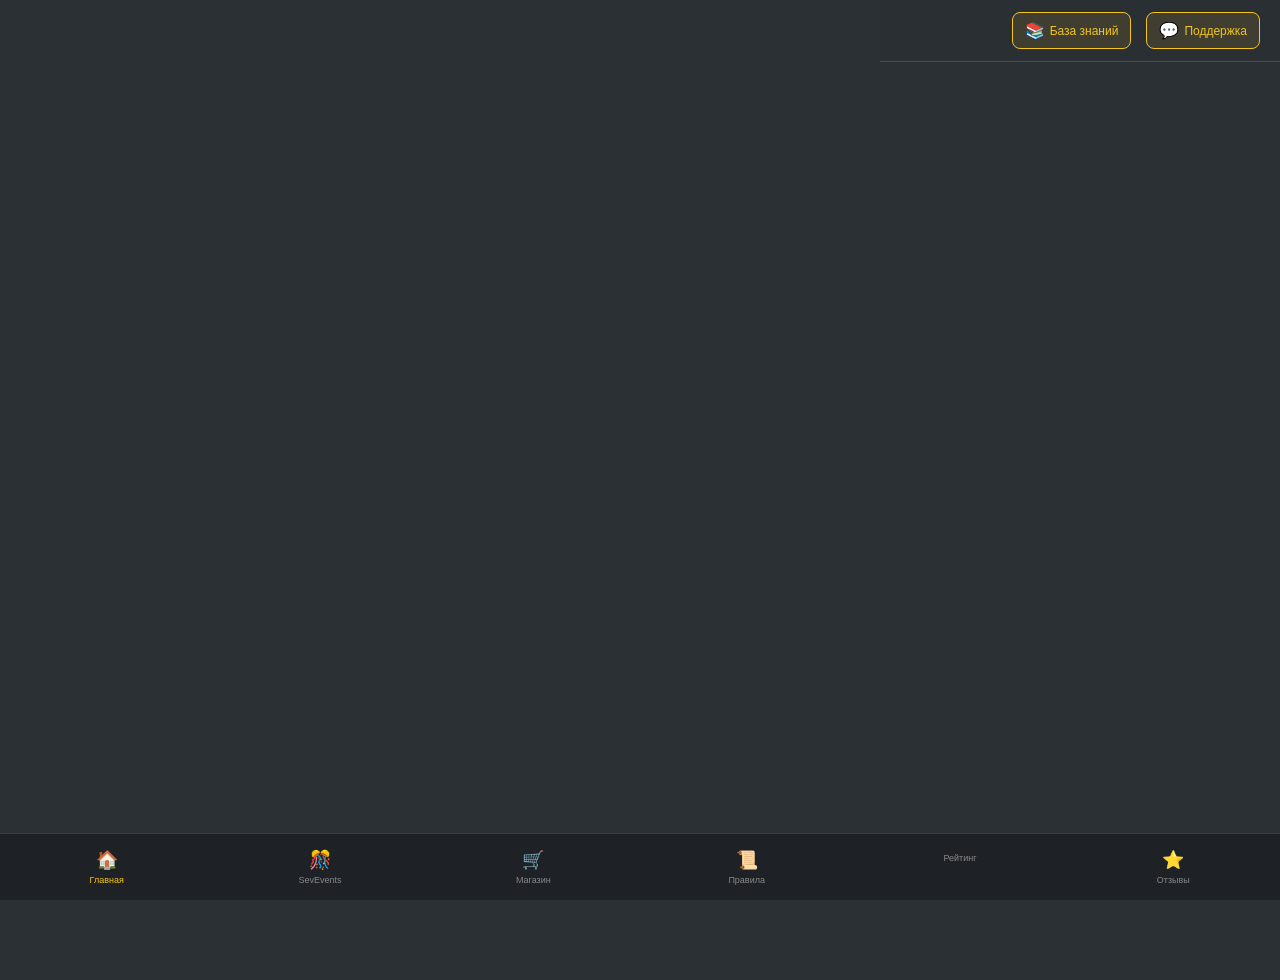
==== commit aa45de03: "Update index.html" ====
--- a/index.html
+++ b/index.html
@@ -2,17 +2,16 @@
 <html lang="ru">
 <head>
     <meta charset="UTF-8">
-    <meta name="viewport" content="width=device-width, initial-scale=1.0, maximum-scale=1.0, user-scalable=no">
+    <meta name="viewport" content="width=device-width, initial-scale=1.0">
     <title>Severnyi | Grand Mobile</title>
     <script src="https://telegram.org/js/telegram-web-app.js"></script>
     <link rel="stylesheet" href="https://cdnjs.cloudflare.com/ajax/libs/font-awesome/6.4.0/css/all.min.css">
     <link rel="stylesheet" href="css/style.css">
 </head>
 <body>
-
     <div class="top-actions">
         <button class="top-btn" onclick="loadPage('faq')">
-            <span class="icon"></span> База знаний
+            <span class="icon">📚</span> База знаний
         </button>
         <button class="top-btn" onclick="loadPage('support')">
             <span class="icon">💬</span> Поддержка
@@ -22,12 +21,24 @@
     <div id="page-content"></div>
 
     <nav class="bottom-nav">
-        <button class="nav-btn active" onclick="loadPage('home', this)"><span class="icon">🏠</span> Главная</button>
-        <button class="nav-btn" onclick="loadPage('events', this)"><span class="icon">🎊</span> SevEvents</button>
-        <button class="nav-btn" onclick="loadPage('shop', this)"><span class="icon">🛒</span> Магазин</button>
-        <button class="nav-btn" onclick="loadPage('rules', this)"><span class="icon">📜</span> Правила</button>
-        <button class="nav-btn" onclick="loadPage('rating', this)"><span class="icon">🏆</span> Рейтинг</button>
-        <button class="nav-btn" onclick="loadPage('reviews', this)"><span class="icon">⭐</span> Отзывы</button>
+        <button class="nav-btn active" onclick="loadPage('home', this)">
+            <span class="icon">🏠</span> Главная
+        </button>
+        <button class="nav-btn" onclick="loadPage('events', this)">
+            <span class="icon">🎊</span> SevEvents
+        </button>
+        <button class="nav-btn" onclick="loadPage('shop', this)">
+            <span class="icon">🛒</span> Магазин
+        </button>
+        <button class="nav-btn" onclick="loadPage('rules', this)">
+            <span class="icon">📜</span> Правила
+        </button>
+        <button class="nav-btn" onclick="loadPage('rating', this)">
+            <span class="icon"></span> Рейтинг
+        </button>
+        <button class="nav-btn" onclick="loadPage('reviews', this)">
+            <span class="icon">⭐</span> Отзывы
+        </button>
     </nav>
 
     <script src="js/app.js"></script>
--- a/css/style.css
+++ b/css/style.css
@@ -0,0 +1,500 @@
+body {
+    background-color: #2b3035;
+    color: #ffffff;
+    font-family: -apple-system, BlinkMacSystemFont, "Segoe UI", Roboto, Helvetica, Arial, sans-serif;
+    margin: 0;
+    padding: 0;
+    padding-bottom: 80px;
+    display: flex;
+    flex-direction: column;
+    align-items: center;
+    min-height: 100vh;
+}
+
+#page-content {
+    width: 100%;
+    max-width: 400px;
+    animation: fadeIn 0.3s ease;
+}
+
+@keyframes fadeIn {
+    from { opacity: 0; transform: translateY(10px); }
+    to { opacity: 1; transform: translateY(0); }
+}
+
+.top-actions {
+    position: fixed;
+    top: 0;
+    right: 0;
+    gap: 15px;
+    padding: 12px 20px;
+    width: 100%;
+    max-width: 400px;
+    box-sizing: border-box;
+    z-index: 1001;
+    background-color: rgba(43, 48, 53, 0.95);
+    backdrop-filter: blur(8px);
+    border-bottom: 1px solid rgba(245, 197, 24, 0.2);
+    display: flex;
+    justify-content: flex-end;
+}
+
+.top-btn {
+    background: rgba(245, 197, 24, 0.1);
+    border: 1px solid #f5c518;
+    border-radius: 8px;
+    padding: 8px 12px;
+    color: #f5c518;
+    font-size: 12px;
+    cursor: pointer;
+    display: flex;
+    align-items: center;
+    gap: 5px;
+}
+.top-btn:active { background: rgba(245, 197, 24, 0.2); }
+.top-btn .icon { font-size: 16px; }
+
+.page-banner { width: 100%; height: auto; display: block; margin-top: 50px; margin-bottom: 20px; }
+.page-banner img { width: 100%; height: auto; display: block; }
+.page-content { padding: 0 20px 20px; }
+
+.promo-section { margin-bottom: 15px; }
+.promo-card {
+    border: 2px solid #f5c518;
+    border-radius: 12px;
+    padding: 12px;
+    text-align: center;
+    background-color: rgba(245, 197, 24, 0.05);
+    box-shadow: 0 0 15px rgba(245, 197, 24, 0.2);
+    margin-bottom: 12px;
+}
+.promo-title { font-size: 12px; letter-spacing: 2px; margin-bottom: 3px; color: #ffffff; }
+.promo-code { color: #f5c518; font-size: 22px; font-weight: bold; margin: 3px 0; }
+.promo-condition { font-size: 10px; color: #aaaaaa; font-style: italic; margin-bottom: 10px; }
+.reward-box { background-color: rgba(255, 255, 255, 0.1); border-radius: 8px; padding: 8px; }
+.reward-vip { background-color: #ffffff; color: #000000; padding: 2px 8px; border-radius: 4px; font-weight: bold; font-size: 10px; display: inline-block; margin-bottom: 4px; }
+.reward-text { font-size: 13px; margin: 2px 0; color: #ffffff; }
+.reward-plus { color: #f5c518; font-size: 14px; margin: 2px 0; }
+.reward-money { color: #f5c518; font-size: 14px; font-weight: bold; }
+.copy-btn {
+    background-color: #f5c518; color: #000000; border: none; padding: 8px 16px;
+    border-radius: 8px; font-size: 12px; font-weight: bold; cursor: pointer; margin-top: 10px; width: 100%;
+}
+.copy-btn:active { background-color: #d4a910; }
+
+.temp-promo-card {
+    border: 2px dashed #f5c518; border-radius: 12px; padding: 12px;
+    background: linear-gradient(135deg, rgba(245, 197, 24, 0.1) 0%, rgba(245, 197, 24, 0.02) 100%);
+    position: relative; margin-bottom: 15px;
+}
+.temp-promo-badge {
+    position: absolute; top: -10px; right: 15px; background-color: #ff4444; color: white;
+    padding: 2px 8px; border-radius: 10px; font-size: 9px; font-weight: bold; letter-spacing: 1px;
+}
+.temp-promo-title { font-size: 11px; letter-spacing: 1px; color: #aaaaaa; margin-bottom: 3px; }
+.temp-promo-code { color: #f5c518; font-size: 20px; font-weight: bold; margin: 3px 0; letter-spacing: 2px; }
+.temp-promo-rewards { margin-top: 10px; padding-top: 10px; border-top: 1px dashed rgba(245, 197, 24, 0.3); }
+.temp-reward-item { font-size: 11px; color: #ffffff; margin: 4px 0; display: flex; align-items: center; gap: 8px; }
+.temp-reward-item i { color: #f5c518; font-size: 12px; width: 14px; }
+.temp-copy-btn {
+    background-color: transparent; color: #f5c518; border: 1px solid #f5c518; padding: 7px 16px;
+    border-radius: 8px; font-size: 11px; font-weight: bold; cursor: pointer; margin-top: 10px; width: 100%;
+    display: flex; align-items: center; justify-content: center; gap: 8px;
+}
+.temp-copy-btn:active { background-color: rgba(245, 197, 24, 0.1); }
+
+.advantages-section { margin-bottom: 30px; }
+.section-header { font-size: 20px; font-weight: bold; text-align: center; margin-bottom: 20px; color: #ffffff; letter-spacing: 1px; }
+.advantages-carousel {
+    display: flex; overflow-x: auto; scroll-snap-type: x mandatory; gap: 15px; padding: 10px 0; -webkit-overflow-scrolling: touch;
+}
+.advantages-carousel::-webkit-scrollbar { display: none; }
+.advantage-card {
+    flex: 0 0 200px; scroll-snap-align: center; background-color: rgba(245, 197, 24, 0.05);
+    border: 1px solid rgba(245, 197, 24, 0.2); border-radius: 12px; padding: 20px 15px; text-align: center;
+}
+.advantage-icon { margin: 0 auto 15px; color: #f5c518; font-size: 36px; display: flex; align-items: center; justify-content: center; height: 50px; }
+.advantage-icon i { font-size: 36px; }
+.advantage-text { font-size: 14px; color: #ffffff; line-height: 1.4; }
+
+.events-preview, .events-full { margin-bottom: 30px; }
+.category-header {
+    font-size: 16px; font-weight: bold; color: #f5c518; margin: 25px 0 15px 0;
+    padding-bottom: 8px; border-bottom: 1px solid rgba(245, 197, 24, 0.3);
+    display: flex; align-items: center; gap: 8px;
+}
+.event-card-preview, .event-card {
+    display: flex; align-items: center; background-color: rgba(255, 255, 255, 0.05);
+    border-radius: 12px; padding: 15px; margin-bottom: 15px; border: 1px solid rgba(245, 197, 24, 0.2);
+}
+.event-image-preview { width: 80px; height: 80px; border-radius: 10px; object-fit: cover; margin-right: 15px; flex-shrink: 0; }
+.event-image { width: 200px; height: 200px; border-radius: 10px; object-fit: cover; margin-right: 15px; flex-shrink: 0; }
+.event-content-preview, .event-content { flex: 1; display: flex; flex-direction: column; justify-content: space-between; }
+.event-title-preview, .event-title { font-size: 14px; font-weight: bold; color: #ffffff; margin: 0 0 5px 0; line-height: 1.3; }
+.event-description-preview, .event-description { font-size: 12px; color: #aaaaaa; margin: 0; line-height: 1.4; }
+.event-btn {
+    background-color: #f5c518; color: #000000; border: none; padding: 8px 16px; border-radius: 8px;
+    font-size: 13px; font-weight: bold; cursor: pointer; align-self: flex-start; margin-top: 10px;
+}
+.event-btn:active { background-color: #d4a910; }
+.view-all-btn {
+    display: block; text-align: center; background-color: #f5c518; color: #000000; padding: 12px 20px;
+    border-radius: 8px; font-size: 14px; font-weight: bold; cursor: pointer; text-decoration: none; margin-top: 15px; width: 100%; border: none;
+}
+.view-all-btn:active { background-color: #d4a910; }
+
+.back-btn {
+    background-color: rgba(255, 255, 255, 0.1); color: #ffffff; border: 1px solid rgba(255, 255, 255, 0.2);
+    padding: 10px 20px; border-radius: 8px; font-size: 14px; cursor: pointer; width: 100%; margin-bottom: 20px;
+    display: flex; align-items: center; justify-content: center; gap: 8px;
+}
+.back-btn:active { background-color: rgba(255, 255, 255, 0.2); }
+
+.archive-card {
+    background-color: rgba(255, 255, 255, 0.05);
+    border: 1px solid rgba(245, 197, 24, 0.2);
+    border-radius: 12px;
+    padding: 15px;
+    margin-bottom: 15px;
+}
+.archive-card-header {
+    display: flex;
+    justify-content: space-between;
+    align-items: center;
+    margin-bottom: 12px;
+    padding-bottom: 10px;
+    border-bottom: 1px solid rgba(245, 197, 24, 0.2);
+}
+.archive-card-date { font-size: 12px; color: #aaaaaa; }
+.archive-card-title { font-size: 14px; font-weight: bold; color: #f5c518; }
+.archive-winners-list { display: flex; flex-direction: column; gap: 8px; }
+.archive-winner {
+    display: flex; justify-content: space-between; align-items: center;
+    padding: 8px; background-color: rgba(255, 255, 255, 0.03); border-radius: 6px;
+}
+.archive-winner-place { font-size: 16px; margin-right: 10px; }
+.archive-winner-name { flex: 1; font-size: 13px; color: #ffffff; }
+.archive-winner-prize { font-size: 12px; color: #f5c518; font-weight: bold; white-space: nowrap; margin-left: 10px; }
+.archive-winner.place-1 .archive-winner-prize { color: #FFD700; }
+.archive-winner.place-2 .archive-winner-prize { color: #C0C0C0; }
+.archive-winner.place-3 .archive-winner-prize { color: #CD7F32; }
+
+.last-winners { background-color: rgba(255, 255, 255, 0.05); border-radius: 12px; padding: 20px; margin-bottom: 30px; }
+.last-winners-header { font-size: 18px; font-weight: bold; text-align: center; margin-bottom: 15px; color: #f5c518; }
+.winner-info { margin-bottom: 15px; }
+.winner-info-title { font-size: 13px; color: #f5c518; margin-bottom: 8px; font-weight: bold; }
+.winner-info-text { font-size: 13px; color: #aaaaaa; line-height: 1.5; }
+.archive-link { display: block; text-align: center; color: #f5c518; text-decoration: underline; font-size: 14px; margin-top: 15px; cursor: pointer; }
+
+.top-winners { margin-bottom: 30px; }
+.podium { display: flex; justify-content: center; align-items: flex-end; height: 150px; margin-bottom: 20px; gap: 10px; }
+.podium-place { display: flex; flex-direction: column; align-items: center; }
+.podium-medal { font-size: 40px; margin-bottom: 10px; }
+.podium-block { width: 80px; background-color: #f5c518; border-radius: 5px 5px 0 0; }
+.podium-1 .podium-block { height: 100px; }
+.podium-2 .podium-block { height: 70px; }
+.podium-3 .podium-block { height: 50px; }
+.rating-table { width: 100%; border-collapse: collapse; margin-bottom: 20px; }
+.rating-table th { color: #f5c518; font-size: 14px; padding: 12px 8px; text-align: center; border-bottom: 2px solid #f5c518; font-weight: 600; }
+.rating-table td { color: #ffffff; font-size: 14px; padding: 15px 8px; text-align: center; border-bottom: 1px solid rgba(245, 197, 24, 0.3); }
+
+.rating-cards { display: flex; flex-direction: column; gap: 12px; margin-bottom: 20px; }
+.rating-card {
+    background-color: rgba(255, 255, 255, 0.05);
+    border: 1px solid rgba(245, 197, 24, 0.2);
+    border-radius: 12px;
+    padding: 15px;
+    display: flex;
+    align-items: center;
+    gap: 15px;
+}
+.rating-card-place {
+    font-size: 24px;
+    font-weight: bold;
+    color: #f5c518;
+    min-width: 40px;
+    text-align: center;
+}
+.rating-card-info { flex: 1; }
+.rating-card-name { font-size: 16px; font-weight: bold; color: #ffffff; margin-bottom: 8px; }
+.rating-card-stats { display: flex; gap: 10px; flex-wrap: wrap; }
+.rating-stat {
+    background-color: rgba(245, 197, 24, 0.1);
+    border-radius: 6px;
+    padding: 4px 8px;
+    font-size: 11px;
+    color: #f5c518;
+    display: flex;
+    align-items: center;
+    gap: 4px;
+}
+.rating-stat-icon { font-size: 14px; }
+.rating-card-total {
+    text-align: center;
+    min-width: 50px;
+}
+.rating-card-total-number { font-size: 24px; font-weight: bold; color: #f5c518; }
+.rating-card-total-label { font-size: 10px; color: #aaaaaa; }
+.rating-legend {
+    display: flex;
+    justify-content: center;
+    gap: 15px;
+    margin-bottom: 20px;
+    flex-wrap: wrap;
+}
+.rating-legend-item {
+    display: flex;
+    align-items: center;
+    gap: 5px;
+    font-size: 12px;
+    color: #aaaaaa;
+}
+.rating-legend-icon { font-size: 16px; }
+
+.reviews-preview, .reviews-full { margin-bottom: 30px; }
+.review-card, .review-card-preview {
+    background-color: rgba(255, 255, 255, 0.05); border-radius: 12px; padding: 20px;
+    margin-bottom: 15px; border-left: 4px solid #f5c518;
+}
+.review-header { display: flex; align-items: center; gap: 12px; margin-bottom: 10px; }
+.review-avatar {
+    width: 45px; height: 45px; border-radius: 50%; object-fit: cover;
+    border: 2px solid #f5c518; background-color: #3a3f45;
+}
+.review-author-info { display: flex; flex-direction: column; }
+.review-author, .review-author-preview { font-size: 16px; font-weight: bold; color: #f5c518; }
+.review-date, .review-date-preview { font-size: 12px; color: #888; }
+
+.winner-badge {
+    color: #f5c518;
+    font-size: 12px;
+    font-weight: bold;
+    display: block;
+    margin-bottom: 6px;
+    letter-spacing: 0.5px;
+}
+
+.review-text, .review-text-preview { font-size: 14px; color: #ffffff; line-height: 1.5; font-style: italic; }
+
+.forum-topic {
+    background-color: rgba(255, 255, 255, 0.05); border-radius: 10px; margin-bottom: 12px; overflow: hidden;
+    border: 1px solid rgba(245, 197, 24, 0.1);
+}
+.forum-topic-header {
+    padding: 15px; cursor: pointer; display: flex; justify-content: space-between; align-items: center;
+    font-weight: bold; color: #ffffff; font-size: 15px; transition: background 0.2s;
+}
+.forum-topic-header:active { background-color: rgba(245, 197, 24, 0.1); }
+.forum-topic-header i { color: #f5c518; transition: transform 0.3s; }
+.forum-topic.active .forum-topic-header i { transform: rotate(180deg); }
+.forum-topic-content {
+    display: none; padding: 0 15px 15px; color: #cccccc; font-size: 14px; line-height: 1.6;
+    border-top: 1px solid rgba(245, 197, 24, 0.2); padding-top: 15px;
+}
+.forum-topic.active .forum-topic-content { display: block; }
+.forum-tag {
+    display: inline-block; background: rgba(245, 197, 24, 0.2); color: #f5c518;
+    padding: 2px 8px; border-radius: 4px; font-size: 10px; margin-right: 8px; vertical-align: middle;
+}
+
+.support-section-new {
+    background-color: rgba(255, 255, 255, 0.05); border-radius: 12px; padding: 30px 20px; text-align: center; margin-bottom: 30px;
+}
+.support-icon-large { font-size: 48px; color: #f5c518; margin-bottom: 20px; }
+.support-title-new { font-size: 22px; font-weight: bold; margin-bottom: 15px; color: #ffffff; }
+.support-text-new { font-size: 15px; color: #aaaaaa; line-height: 1.8; margin-bottom: 25px; white-space: pre-line; }
+.support-main-btn {
+    display: flex; align-items: center; justify-content: center; gap: 10px;
+    background-color: #2AABEE; color: white; border: none; padding: 14px 24px;
+    border-radius: 12px; font-size: 16px; font-weight: bold; cursor: pointer; width: 100%; text-decoration: none;
+}
+.support-main-btn:active { background-color: #229ED9; }
+
+.rules-grid { display: grid; grid-template-columns: 1fr 1fr; gap: 20px; margin-bottom: 30px; }
+.rule-card {
+    background-color: rgba(245, 197, 24, 0.05); border: 2px solid rgba(245, 197, 24, 0.3);
+    border-radius: 12px; padding: 20px 15px; text-align: center; cursor: pointer; transition: all 0.3s;
+}
+.rule-card:active { background-color: rgba(245, 197, 24, 0.1); transform: scale(0.98); }
+.rule-icon { width: 80px; height: 80px; margin: 0 auto 15px; }
+.rule-icon svg { width: 100%; height: 100%; }
+.rule-title { color: #f5c518; font-size: 13px; font-weight: bold; letter-spacing: 1px; }
+
+.rules-list { background-color: rgba(255, 255, 255, 0.05); border-radius: 12px; padding: 20px; margin-bottom: 20px; }
+.rules-item { margin-bottom: 15px; padding-bottom: 15px; border-bottom: 1px solid rgba(245, 197, 24, 0.2); cursor: pointer; }
+.rules-item:last-child { border-bottom: none; margin-bottom: 0; padding-bottom: 0; }
+.rules-item-title { font-size: 16px; font-weight: bold; color: #f5c518; margin-bottom: 8px; }
+.rules-item-text { font-size: 14px; color: #ffffff; line-height: 1.5; }
+
+.document-page { padding: 0 20px 40px; }
+.doc-header {
+    text-align: center; margin-bottom: 25px; padding-bottom: 15px;
+    border-bottom: 2px solid #f5c518;
+}
+.doc-title { font-size: 20px; font-weight: bold; color: #f5c518; margin-bottom: 10px; }
+.doc-section { margin-bottom: 25px; }
+.doc-section-title {
+    font-size: 15px; font-weight: bold; color: #ffffff; margin-bottom: 10px;
+    text-transform: uppercase; letter-spacing: 0.5px; border-left: 3px solid #f5c518; padding-left: 10px;
+}
+.doc-text {
+    font-size: 14px; color: #cccccc; line-height: 1.6; margin-bottom: 10px;
+    white-space: pre-line;
+}
+.doc-text strong { color: #ffffff; }
+
+.download-section { text-align: center; margin-bottom: 30px; }
+.download-title { font-size: 20px; font-weight: bold; margin-bottom: 20px; color: #ffffff; letter-spacing: 1px; }
+.download-image { width: 100%; border-radius: 12px; margin-bottom: 20px; }
+.download-links { display: flex; flex-direction: column; gap: 12px; }
+.download-link {
+    display: flex; align-items: center; justify-content: center; gap: 10px;
+    background-color: rgba(245, 197, 24, 0.1); border: 1px solid rgba(245, 197, 24, 0.3);
+    border-radius: 8px; padding: 12px 20px; color: #f5c518; font-size: 16px; font-weight: bold;
+    cursor: pointer; text-decoration: none;
+}
+.download-link:active { background-color: rgba(245, 197, 24, 0.2); }
+.download-link .icon { font-size: 20px; }
+
+.social-footer { margin-top: 40px; padding: 20px 0; text-align: center; border-top: 1px solid #3a3f45; width: 100%; }
+.social-footer-text { color: #ffffff; font-size: 14px; margin-bottom: 12px; letter-spacing: 1px; }
+.tg-join-btn {
+    background-color: #2AABEE; color: white; border: none; padding: 10px 24px; border-radius: 20px;
+    font-size: 14px; font-weight: bold; cursor: pointer; display: inline-flex; align-items: center; gap: 8px;
+}
+.tg-join-btn:active { background-color: #229ED9; }
+.tg-join-btn svg { width: 16px; height: 16px; fill: white; }
+
+.bottom-nav {
+    position: fixed; bottom: 0; left: 0; width: 100%; background-color: #1e2226;
+    display: flex; justify-content: space-around; padding: 10px 0; border-top: 1px solid #3a3f45;
+    box-sizing: border-box; z-index: 1000;
+}
+.nav-btn {
+    background: none; border: none; color: #888; font-size: 9px; display: flex;
+    flex-direction: column; align-items: center; cursor: pointer; padding: 5px; width: 16.66%;
+}
+.nav-btn .icon { font-size: 18px; margin-bottom: 4px; }
+.nav-btn.active { color: #f5c518; }
+
+.shop-hero {
+    text-align: center;
+    padding: 20px;
+    background: linear-gradient(135deg, rgba(245, 197, 24, 0.15) 0%, rgba(245, 197, 24, 0.05) 100%);
+    border-radius: 12px;
+    margin-bottom: 20px;
+    border: 1px solid rgba(245, 197, 24, 0.3);
+}
+.shop-hero-title {
+    font-size: 24px;
+    font-weight: bold;
+    color: #f5c518;
+    margin-bottom: 10px;
+}
+.shop-hero-text {
+    font-size: 14px;
+    color: #aaaaaa;
+    line-height: 1.5;
+}
+.earn-info {
+    background-color: rgba(255, 255, 255, 0.05);
+    border-radius: 12px;
+    padding: 15px;
+    margin-bottom: 20px;
+    border-left: 4px solid #f5c518;
+}
+.earn-info-title {
+    font-size: 16px;
+    font-weight: bold;
+    color: #f5c518;
+    margin-bottom: 10px;
+}
+.earn-info-item {
+    display: flex;
+    align-items: center;
+    gap: 10px;
+    margin-bottom: 8px;
+    font-size: 13px;
+    color: #ffffff;
+}
+.earn-info-item:last-child { margin-bottom: 0; }
+.earn-icon { font-size: 20px; }
+.shop-categories {
+    display: flex;
+    gap: 10px;
+    margin-bottom: 20px;
+    overflow-x: auto;
+    padding-bottom: 5px;
+}
+.shop-categories::-webkit-scrollbar { display: none; }
+.shop-category-btn {
+    background-color: rgba(245, 197, 24, 0.1);
+    border: 1px solid rgba(245, 197, 24, 0.3);
+    border-radius: 20px;
+    padding: 8px 16px;
+    color: #f5c518;
+    font-size: 12px;
+    font-weight: bold;
+    cursor: pointer;
+    white-space: nowrap;
+}
+.shop-category-btn.active {
+    background-color: #f5c518;
+    color: #000000;
+}
+.shop-item {
+    background-color: rgba(255, 255, 255, 0.03);
+    border: 1px solid rgba(245, 197, 24, 0.15);
+    border-radius: 12px;
+    padding: 15px;
+    margin-bottom: 15px;
+    display: flex;
+    align-items: center;
+    gap: 15px;
+}
+.shop-item-image {
+    width: 80px;
+    height: 80px;
+    border-radius: 8px;
+    object-fit: contain;
+    background-color: rgba(255, 255, 255, 0.05);
+    flex-shrink: 0;
+}
+.shop-item-info { flex: 1; }
+.shop-item-name {
+    font-size: 16px;
+    font-weight: bold;
+    color: #f5c518;
+    margin-bottom: 5px;
+}
+.shop-item-desc {
+    font-size: 13px;
+    color: #aaaaaa;
+}
+.shop-item-price {
+    background-color: #f5c518;
+    color: #000000;
+    padding: 8px 12px;
+    border-radius: 8px;
+    font-size: 12px;
+    font-weight: bold;
+    white-space: nowrap;
+    display: flex;
+    align-items: center;
+    gap: 5px;
+}
+.shop-item-price img {
+    width: 14px;
+    height: 14px;
+    vertical-align: middle;
+}
+.shop-empty {
+    text-align: center;
+    padding: 40px 20px;
+    color: #aaaaaa;
+    font-size: 14px;
+}
+.shop-empty-icon {
+    font-size: 48px;
+    margin-bottom: 15px;
+}
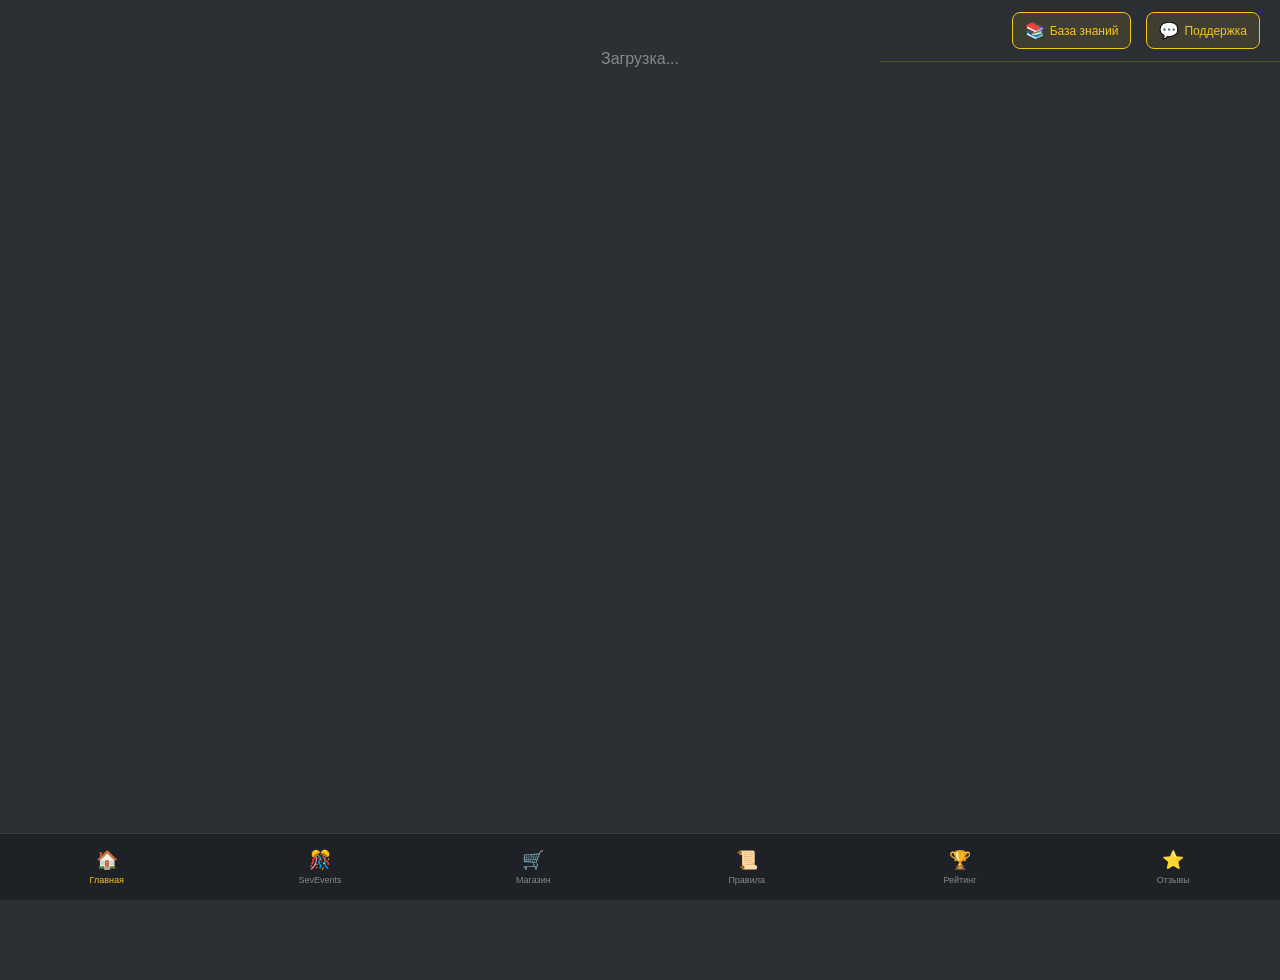
==== commit 5e23b40a: "Update index.html" ====
--- a/index.html
+++ b/index.html
@@ -2,7 +2,7 @@
 <html lang="ru">
 <head>
     <meta charset="UTF-8">
-    <meta name="viewport" content="width=device-width, initial-scale=1.0">
+    <meta name="viewport" content="width=device-width, initial-scale=1.0, maximum-scale=1.0, user-scalable=no">
     <title>Severnyi | Grand Mobile</title>
     <script src="https://telegram.org/js/telegram-web-app.js"></script>
     <link rel="stylesheet" href="https://cdnjs.cloudflare.com/ajax/libs/font-awesome/6.4.0/css/all.min.css">
@@ -18,7 +18,9 @@
         </button>
     </div>
 
-    <div id="page-content"></div>
+    <div id="page-content">
+        <div style="text-align:center; padding: 50px; color:#888;">Загрузка...</div>
+    </div>
 
     <nav class="bottom-nav">
         <button class="nav-btn active" onclick="loadPage('home', this)">
@@ -34,7 +36,7 @@
             <span class="icon">📜</span> Правила
         </button>
         <button class="nav-btn" onclick="loadPage('rating', this)">
-            <span class="icon"></span> Рейтинг
+            <span class="icon">🏆</span> Рейтинг
         </button>
         <button class="nav-btn" onclick="loadPage('reviews', this)">
             <span class="icon">⭐</span> Отзывы
